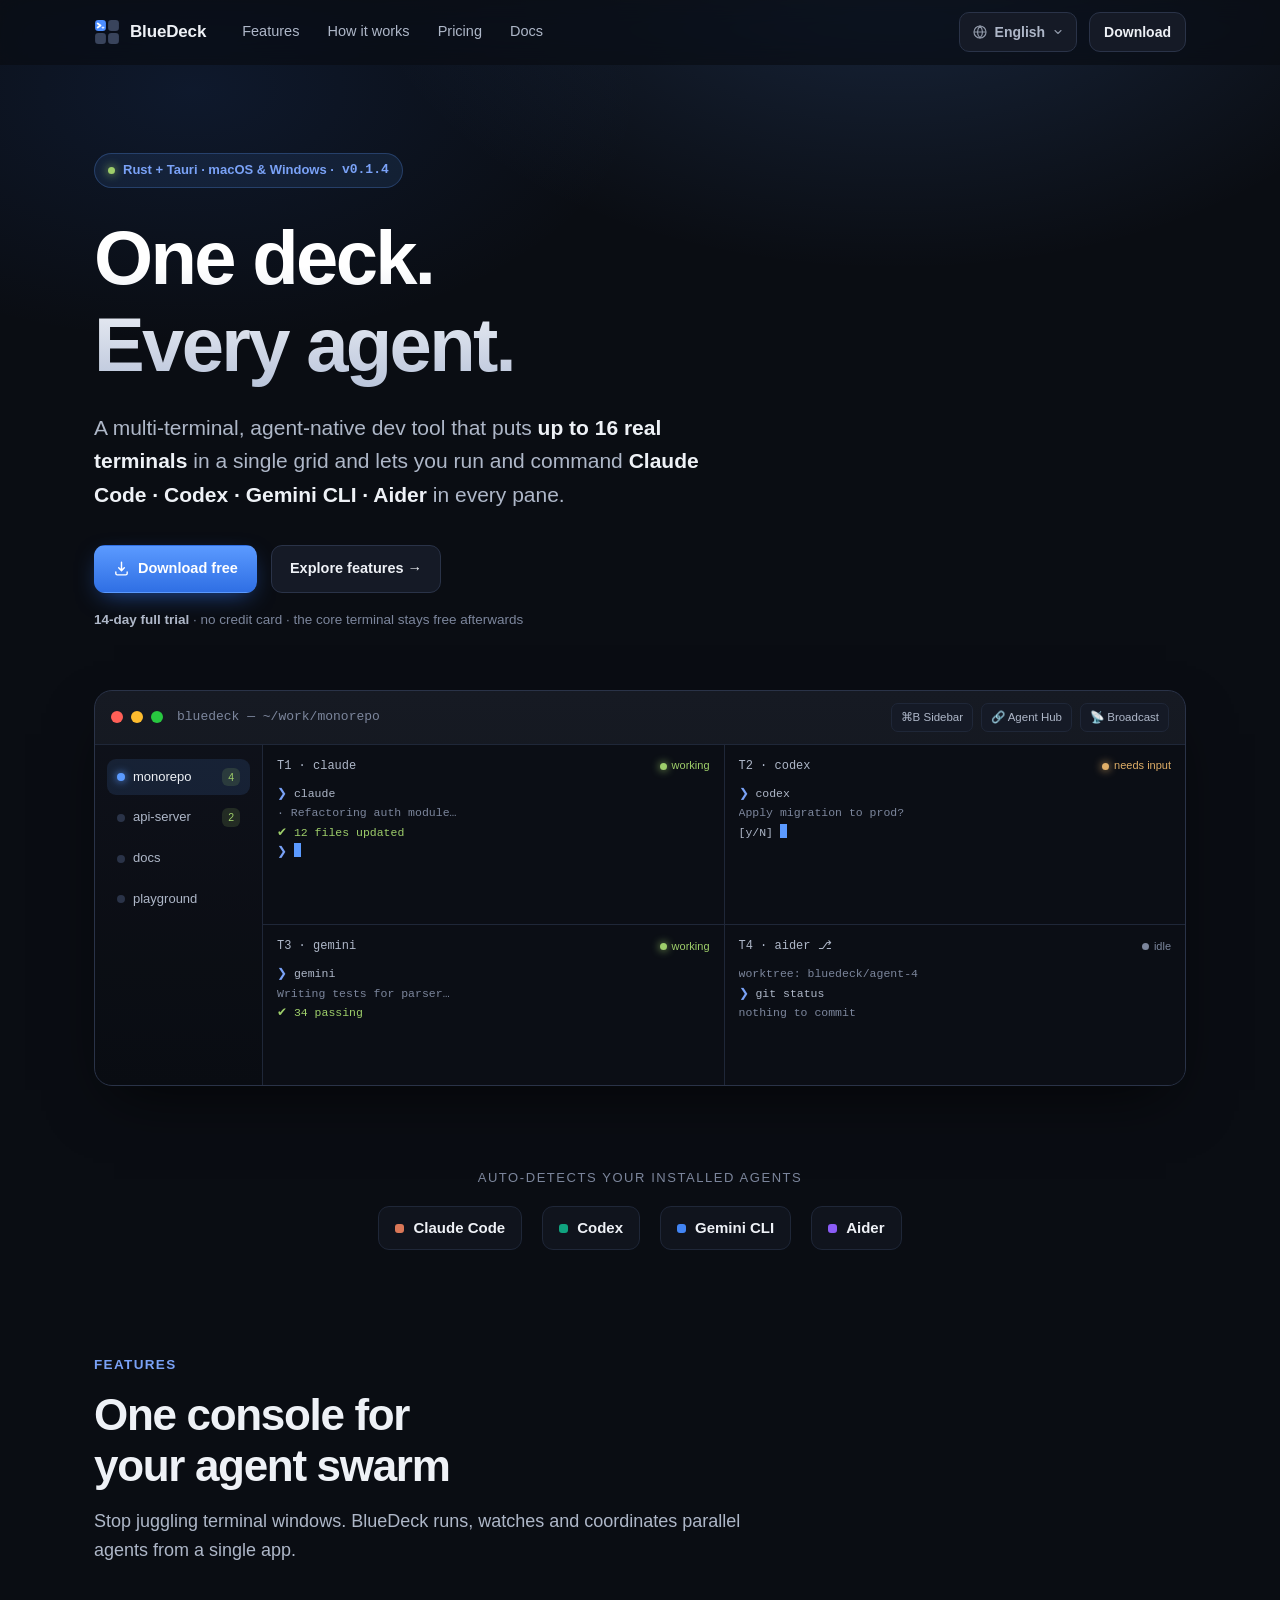
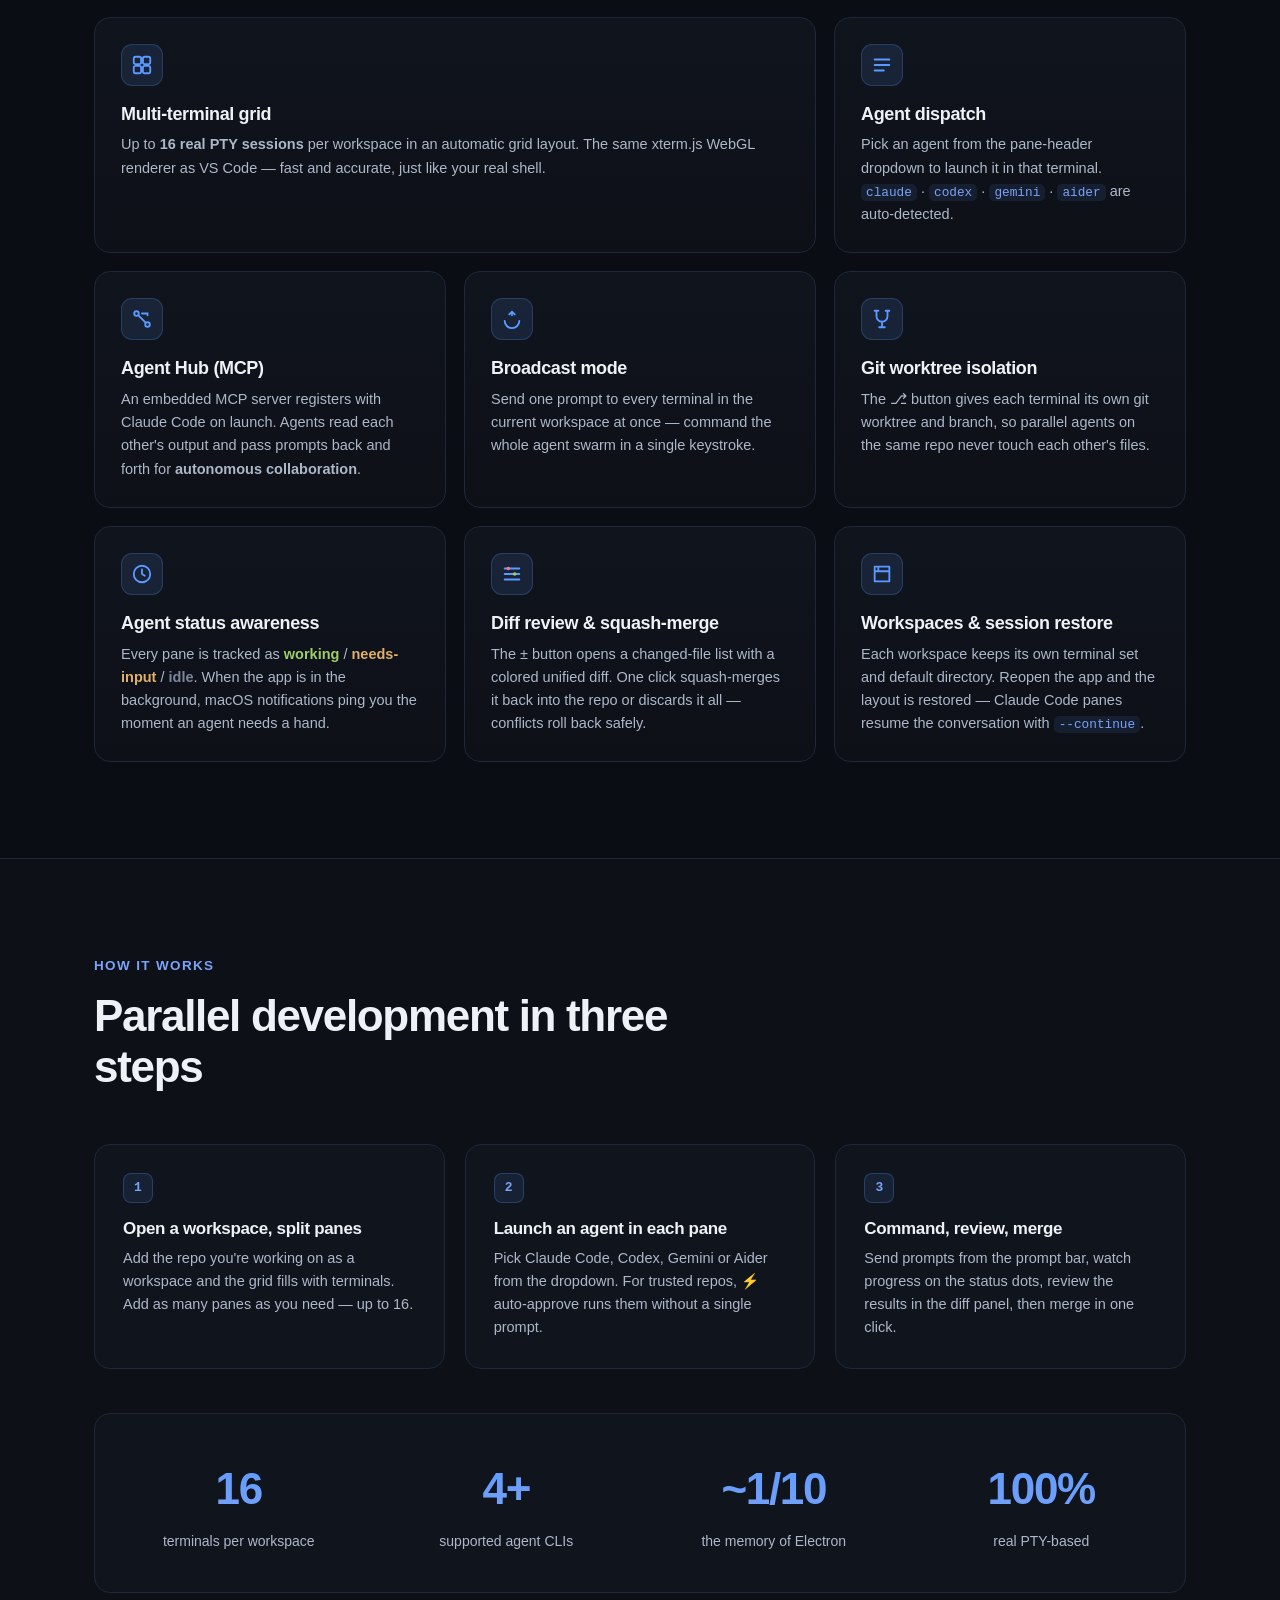
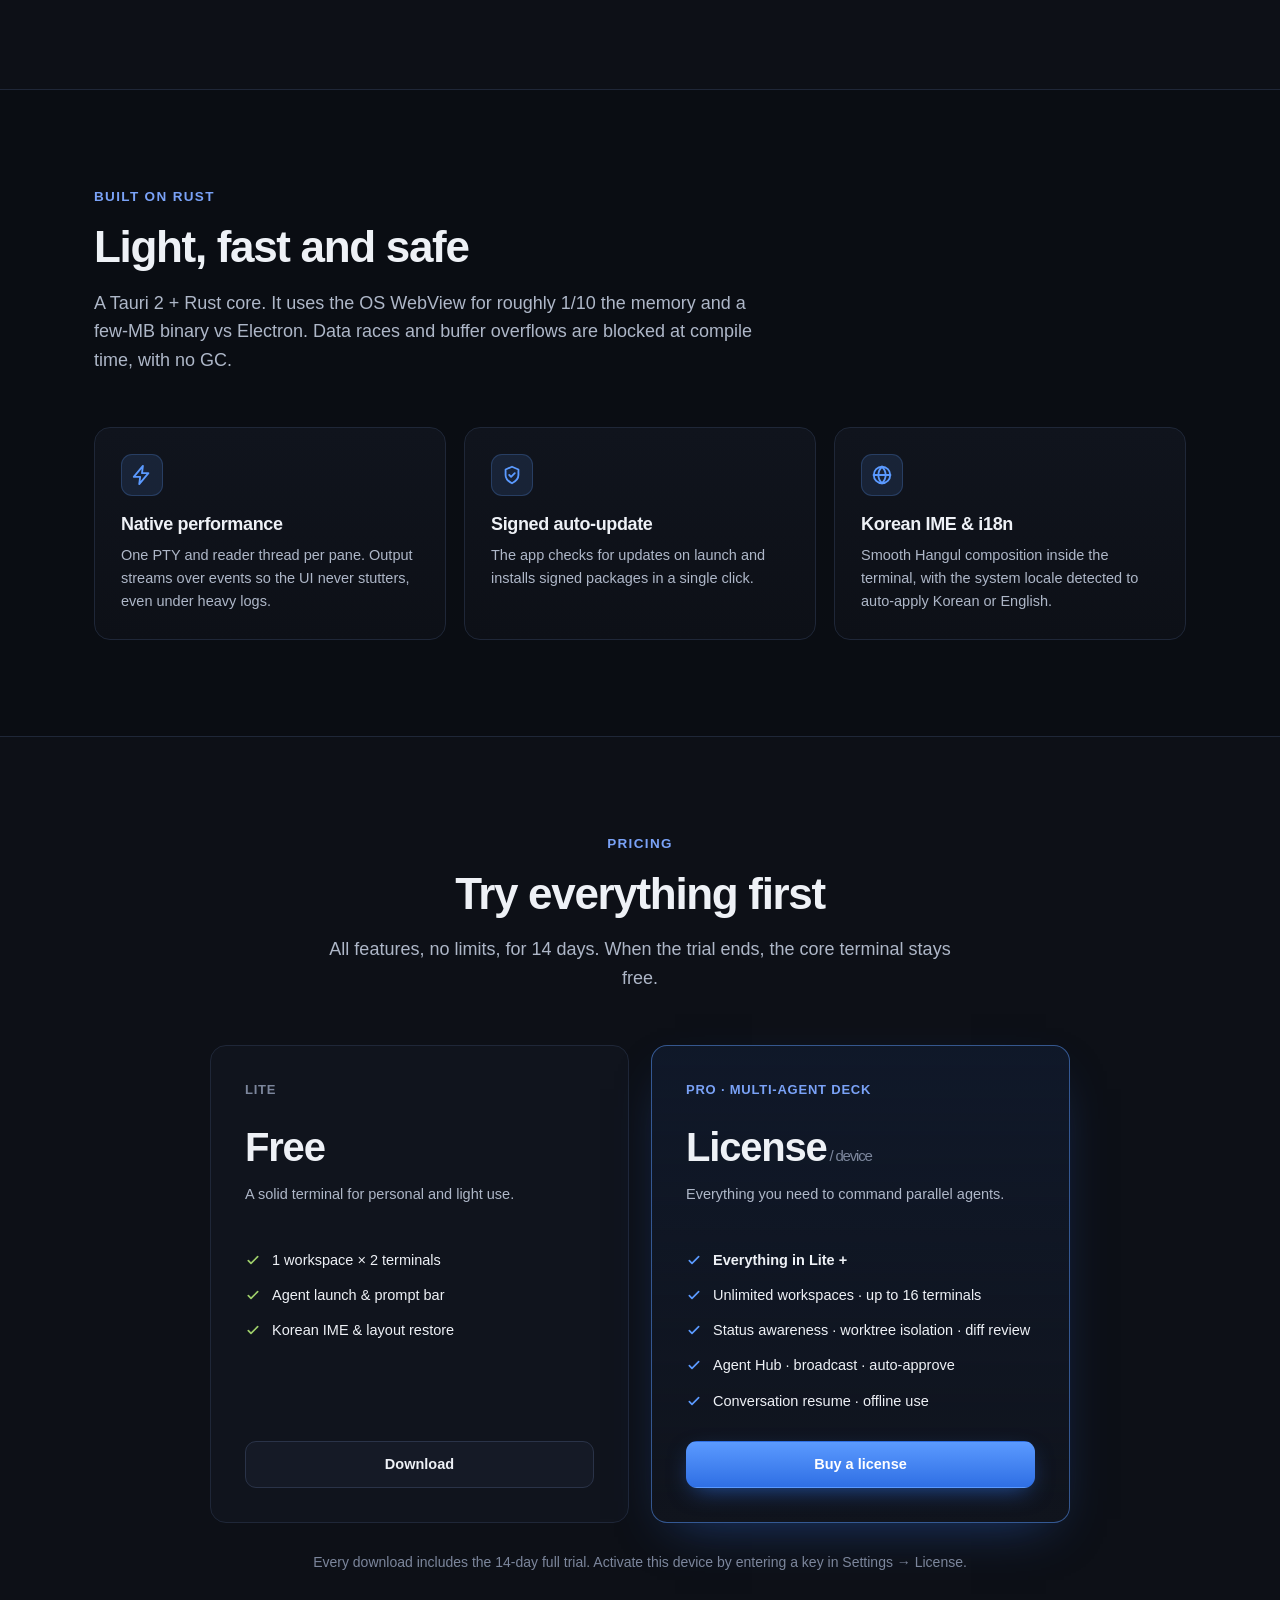
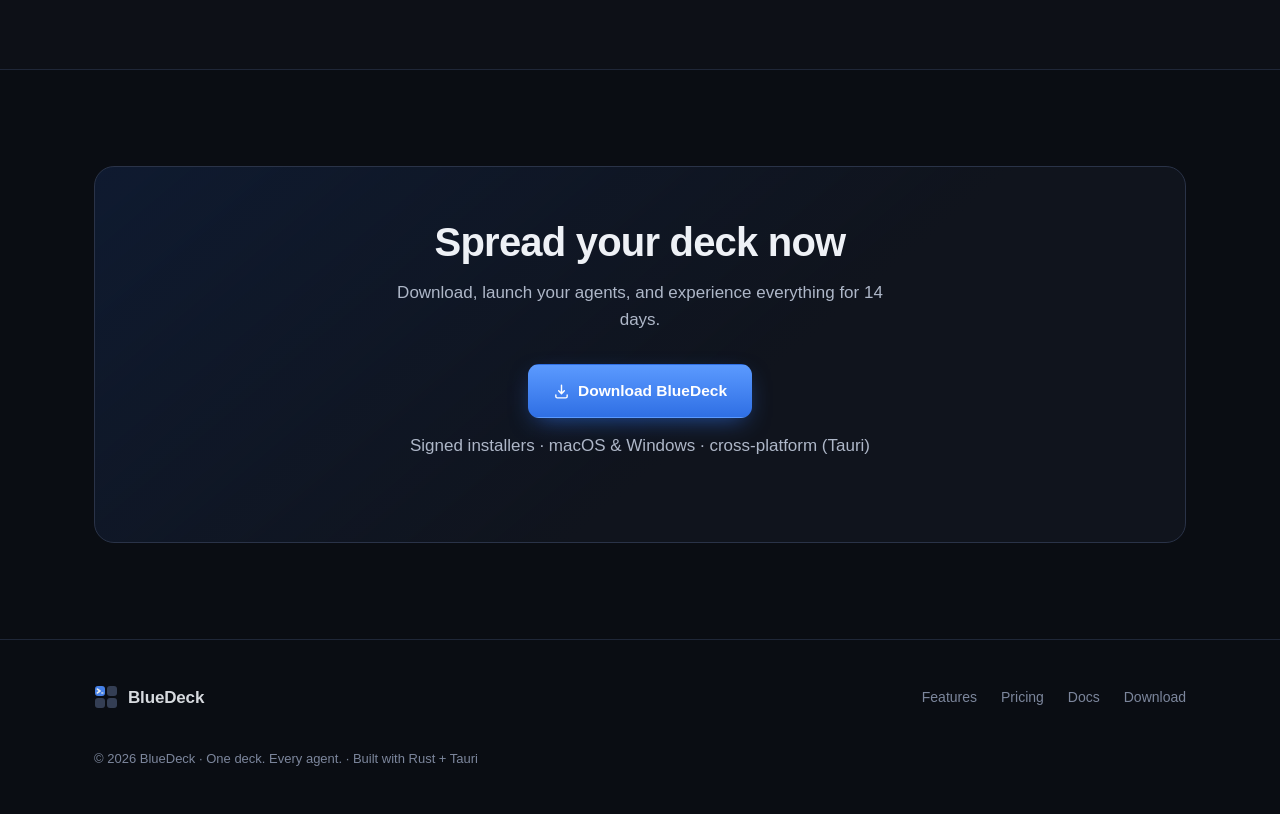
==== index.html @ 9cbd553e "Bump hardcoded download fallback from v0.1.3 to v0.1.4 release.js's API fetch upgrades the links to " ====
<!doctype html>
<html lang="en">
<head>
  <meta charset="utf-8" />
  <meta name="viewport" content="width=device-width, initial-scale=1" />
  <title>BlueDeck — One deck. Every agent. | Multi-terminal AI agent desktop app</title>
  <meta name="description" content="BlueDeck is a multi-terminal, agent-native development tool. Run up to 16 real terminals in a grid and command Claude Code, Codex, Gemini CLI and Aider from one window. Built on Rust + Tauri — light and fast. macOS & Windows." />
  <meta name="keywords" content="BlueDeck, multi-terminal, AI coding agent, Claude Code, Codex, Gemini CLI, Aider, agent orchestration, MCP, Tauri, developer tool, terminal multiplexer, agent swarm" />
  <meta name="author" content="BlueDeck" />
  <meta name="robots" content="index, follow, max-image-preview:large" />
  <link rel="canonical" href="https://cslim0527.github.io/bluedeck-site/" />
  <meta name="theme-color" content="#0a0d13" />
  <link rel="icon" href="favicon.svg" type="image/svg+xml" />
  <link rel="apple-touch-icon" href="favicon.svg" />

  <!-- Open Graph -->
  <meta property="og:type" content="website" />
  <meta property="og:site_name" content="BlueDeck" />
  <meta property="og:url" content="https://cslim0527.github.io/bluedeck-site/" />
  <meta property="og:title" content="BlueDeck — One deck. Every agent." />
  <meta property="og:description" content="A multi-terminal, agent-native dev tool. Run up to 16 real terminals and command Claude Code, Codex, Gemini CLI & Aider in one window." />
  <meta property="og:image" content="https://cslim0527.github.io/bluedeck-site/og.png" />
  <meta property="og:image:width" content="1200" />
  <meta property="og:image:height" content="630" />
  <meta property="og:image:alt" content="BlueDeck — One deck. Every agent." />
  <meta property="og:locale" content="en_US" />
  <meta property="og:locale:alternate" content="ko_KR" />

  <!-- Twitter -->
  <meta name="twitter:card" content="summary_large_image" />
  <meta name="twitter:title" content="BlueDeck — One deck. Every agent." />
  <meta name="twitter:description" content="A multi-terminal, agent-native dev tool. Run up to 16 real terminals and command Claude Code, Codex, Gemini CLI & Aider in one window." />
  <meta name="twitter:image" content="https://cslim0527.github.io/bluedeck-site/og.png" />

  <link rel="stylesheet" href="styles.css" />

  <script type="application/ld+json">
  {
    "@context": "https://schema.org",
    "@graph": [
      {
        "@type": "WebSite",
        "@id": "https://cslim0527.github.io/bluedeck-site/#website",
        "url": "https://cslim0527.github.io/bluedeck-site/",
        "name": "BlueDeck",
        "description": "Multi-terminal, agent-native development tool.",
        "inLanguage": ["en", "ko"]
      },
      {
        "@type": "SoftwareApplication",
        "@id": "https://cslim0527.github.io/bluedeck-site/#app",
        "name": "BlueDeck",
        "applicationCategory": "DeveloperApplication",
        "applicationSubCategory": "Terminal / AI coding agent orchestrator",
        "operatingSystem": "macOS (Apple Silicon), Windows (x64)",
        "url": "https://cslim0527.github.io/bluedeck-site/",
        "downloadUrl": "https://cslim0527.github.io/bluedeck-site/download.html",
        "softwareVersion": "0.1.4",
        "description": "BlueDeck runs up to 16 real terminals (PTYs) per workspace in a grid and lets you launch and command coding agents — Claude Code, Codex, Gemini CLI and Aider — in each pane. Built on Rust + Tauri 2.",
        "featureList": [
          "Up to 16 real PTY terminals per workspace",
          "Launch Claude Code, Codex, Gemini CLI and Aider",
          "Agent Hub (embedded MCP server) for agent-to-agent collaboration",
          "Broadcast one prompt to every terminal",
          "Git worktree isolation per pane",
          "Diff review and one-click squash-merge",
          "Agent status awareness with notifications",
          "Session restore with conversation resume"
        ],
        "offers": [
          { "@type": "Offer", "name": "Lite", "price": "0", "priceCurrency": "USD", "description": "Free core terminal after the 14-day trial." },
          { "@type": "Offer", "name": "Pro", "category": "license", "description": "Full multi-agent deck, per-device license." }
        ],
        "publisher": { "@type": "Organization", "name": "BlueDeck" }
      }
    ]
  }
  </script>
</head>
<body>
  <div class="bg-glow"></div>

  <header id="hdr">
    <div class="wrap">
      <nav>
        <a class="brand" href="#top" aria-label="BlueDeck">
          <svg width="26" height="26" viewBox="0 0 24 24" aria-hidden="true">
            <rect x="1" y="1" width="10" height="10" rx="3" fill="#4c8dff"/>
            <path d="M3.4 4.1 6 6 3.4 7.9" stroke="#fff" stroke-width="1.7" stroke-linecap="round" stroke-linejoin="round" fill="none"/>
            <rect x="7" y="7.2" width="2.6" height="1.5" rx="0.75" fill="#d9e7ff"/>
            <rect x="13" y="1" width="10" height="10" rx="3" fill="#39445c"/>
            <rect x="1" y="13" width="10" height="10" rx="3" fill="#39445c"/>
            <rect x="13" y="13" width="10" height="10" rx="3" fill="#39445c"/>
          </svg>
          <span>BlueDeck</span>
        </a>
        <div class="nav-links">
          <a href="#features" data-i18n="nav.features">Features</a>
          <a href="#how" data-i18n="nav.how">How it works</a>
          <a href="#pricing" data-i18n="nav.pricing">Pricing</a>
          <a href="docs.html" data-i18n="nav.docs">Docs</a>
        </div>
        <div class="nav-cta">
          <div class="lang" id="lang">
            <button class="lang-btn" id="langBtn" aria-haspopup="true" aria-expanded="false">
              <svg width="16" height="16" viewBox="0 0 24 24" fill="none"><circle cx="12" cy="12" r="9" stroke="currentColor" stroke-width="1.8"/><path d="M3 12h18M12 3c2.5 2.5 3.8 5.6 3.8 9s-1.3 6.5-3.8 9c-2.5-2.5-3.8-5.6-3.8-9S9.5 5.5 12 3z" stroke="currentColor" stroke-width="1.8"/></svg>
              <span id="langLabel">English</span>
              <svg class="chev" width="12" height="12" viewBox="0 0 24 24" fill="none"><path d="M6 9l6 6 6-6" stroke="currentColor" stroke-width="2.2" stroke-linecap="round" stroke-linejoin="round"/></svg>
            </button>
            <div class="lang-menu" role="menu" id="langMenu">
              <button data-lang="en" role="menuitem">English <svg class="tick" width="15" height="15" viewBox="0 0 24 24" fill="none"><path d="M5 13l4 4L19 7" stroke="currentColor" stroke-width="2.5" stroke-linecap="round" stroke-linejoin="round"/></svg></button>
              <button data-lang="ko" role="menuitem">한국어 <svg class="tick" width="15" height="15" viewBox="0 0 24 24" fill="none"><path d="M5 13l4 4L19 7" stroke="currentColor" stroke-width="2.5" stroke-linecap="round" stroke-linejoin="round"/></svg></button>
            </div>
          </div>
          <a class="btn btn-ghost btn-sm" href="download.html" data-i18n="nav.download">Download</a>
        </div>
      </nav>
    </div>
  </header>

  <main id="top">
    <!-- HERO -->
    <section class="hero">
      <div class="wrap">
        <div class="badge"><span class="dot"></span> Rust + Tauri · macOS &amp; Windows · <span class="js-version">v0.1.4</span></div>
        <h1>One deck.<br/>Every agent.</h1>
        <p class="lede" data-i18n="hero.lede">
          A multi-terminal, agent-native dev tool that puts <b>up to 16 real terminals</b> in a single
          grid and lets you run and command <b>Claude Code · Codex · Gemini CLI · Aider</b> in every pane.
        </p>
        <div class="hero-cta">
          <a class="btn btn-primary" href="download.html">
            <svg width="17" height="17" viewBox="0 0 24 24" fill="none"><path d="M12 3v12m0 0 4-4m-4 4-4-4M4 17v2a2 2 0 0 0 2 2h12a2 2 0 0 0 2-2v-2" stroke="currentColor" stroke-width="2" stroke-linecap="round" stroke-linejoin="round"/></svg>
            <span data-i18n="hero.cta.download">Download free</span>
          </a>
          <a class="btn btn-ghost" href="#features" data-i18n="hero.cta.explore">Explore features →</a>
        </div>
        <p class="hero-note" data-i18n="hero.note"><b>14-day full trial</b> · no credit card · the core terminal stays free afterwards</p>

        <!-- Terminal deck mockup -->
        <div class="deck-frame" aria-hidden="true">
          <div class="deck-top">
            <span class="lights"><i></i><i></i><i></i></span>
            <span class="deck-title">bluedeck — ~/work/monorepo</span>
            <span class="deck-pills">
              <span class="deck-pill"><span data-i18n="deck.sidebar">⌘B Sidebar</span></span>
              <span class="deck-pill">🔗 Agent Hub</span>
              <span class="deck-pill">📡 Broadcast</span>
            </span>
          </div>
          <div class="deck-body">
            <div class="deck-side">
              <div class="ws active"><span class="wsdot"></span> monorepo <span class="wsbadge">4</span></div>
              <div class="ws"><span class="wsdot"></span> api-server <span class="wsbadge">2</span></div>
              <div class="ws"><span class="wsdot"></span> docs</div>
              <div class="ws"><span class="wsdot"></span> playground</div>
            </div>
            <div class="grid">
              <div class="pane">
                <div class="pane-head"><span class="pane-name">T1 · claude</span><span class="st work"><span class="d"></span>working</span></div>
                <div class="term">
                  <div><span class="pr">❯</span> claude</div>
                  <div class="dim">· Refactoring auth module…</div>
                  <div class="ok">✔ 12 files updated</div>
                  <div><span class="pr">❯</span> <span class="caret"></span></div>
                </div>
              </div>
              <div class="pane">
                <div class="pane-head"><span class="pane-name">T2 · codex</span><span class="st need"><span class="d"></span>needs input</span></div>
                <div class="term">
                  <div><span class="pr">❯</span> codex</div>
                  <div class="dim">Apply migration to prod?</div>
                  <div>[y/N] <span class="caret"></span></div>
                </div>
              </div>
              <div class="pane">
                <div class="pane-head"><span class="pane-name">T3 · gemini</span><span class="st work"><span class="d"></span>working</span></div>
                <div class="term">
                  <div><span class="pr">❯</span> gemini</div>
                  <div class="dim">Writing tests for parser…</div>
                  <div class="ok">✔ 34 passing</div>
                </div>
              </div>
              <div class="pane">
                <div class="pane-head"><span class="pane-name">T4 · aider ⎇</span><span class="st idle"><span class="d"></span>idle</span></div>
                <div class="term">
                  <div class="dim">worktree: bluedeck/agent-4</div>
                  <div><span class="pr">❯</span> git status</div>
                  <div class="dim">nothing to commit</div>
                </div>
              </div>
            </div>
          </div>
        </div>
      </div>
    </section>

    <!-- AGENTS STRIP -->
    <div class="wrap agents-strip">
      <div class="k" data-i18n="agents.k">Auto-detects your installed agents</div>
      <div class="agents-row">
        <span class="agent-chip"><span class="ic" style="background:#d97757"></span>Claude Code</span>
        <span class="agent-chip"><span class="ic" style="background:#10a37f"></span>Codex</span>
        <span class="agent-chip"><span class="ic" style="background:#4285f4"></span>Gemini CLI</span>
        <span class="agent-chip"><span class="ic" style="background:#8b5cf6"></span>Aider</span>
      </div>
    </div>

    <!-- FEATURES -->
    <section id="features">
      <div class="wrap">
        <div class="sec-head">
          <div class="eyebrow" data-i18n="feat.eyebrow">Features</div>
          <h2 data-i18n="feat.h2">One console for<br/>your agent swarm</h2>
          <p data-i18n="feat.p">Stop juggling terminal windows. BlueDeck runs, watches and coordinates parallel agents from a single app.</p>
        </div>
        <div class="features">
          <div class="card wide">
            <div class="ficon"><svg width="22" height="22" viewBox="0 0 24 24" fill="none"><rect x="3" y="3" width="8" height="8" rx="2" stroke="currentColor" stroke-width="2"/><rect x="13" y="3" width="8" height="8" rx="2" stroke="currentColor" stroke-width="2"/><rect x="3" y="13" width="8" height="8" rx="2" stroke="currentColor" stroke-width="2"/><rect x="13" y="13" width="8" height="8" rx="2" stroke="currentColor" stroke-width="2"/></svg></div>
            <h3 data-i18n="feat.grid.t">Multi-terminal grid</h3>
            <p data-i18n="feat.grid.d">Up to <b>16 real PTY sessions</b> per workspace in an automatic grid layout. The same xterm.js WebGL renderer as VS Code — fast and accurate, just like your real shell.</p>
          </div>
          <div class="card">
            <div class="ficon"><svg width="22" height="22" viewBox="0 0 24 24" fill="none"><path d="M4 6h16M4 12h16M4 18h10" stroke="currentColor" stroke-width="2" stroke-linecap="round"/></svg></div>
            <h3 data-i18n="feat.dispatch.t">Agent dispatch</h3>
            <p data-i18n="feat.dispatch.d">Pick an agent from the pane-header dropdown to launch it in that terminal. <code>claude</code> · <code>codex</code> · <code>gemini</code> · <code>aider</code> are auto-detected.</p>
          </div>
          <div class="card">
            <div class="ficon"><svg width="22" height="22" viewBox="0 0 24 24" fill="none"><circle cx="6" cy="6" r="2.5" stroke="currentColor" stroke-width="2"/><circle cx="18" cy="18" r="2.5" stroke="currentColor" stroke-width="2"/><path d="M8 8l8 8M18 8v-2h-6" stroke="currentColor" stroke-width="2" stroke-linecap="round"/></svg></div>
            <h3 data-i18n="feat.hub.t">Agent Hub (MCP)</h3>
            <p data-i18n="feat.hub.d">An embedded MCP server registers with Claude Code on launch. Agents read each other's output and pass prompts back and forth for <b>autonomous collaboration</b>.</p>
          </div>
          <div class="card">
            <div class="ficon"><svg width="22" height="22" viewBox="0 0 24 24" fill="none"><path d="M12 4v4M12 4l-3 3M12 4l3 3" stroke="currentColor" stroke-width="2" stroke-linecap="round" stroke-linejoin="round"/><path d="M4 14a8 8 0 0 0 16 0" stroke="currentColor" stroke-width="2" stroke-linecap="round"/></svg></div>
            <h3 data-i18n="feat.broadcast.t">Broadcast mode</h3>
            <p data-i18n="feat.broadcast.d">Send one prompt to every terminal in the current workspace at once — command the whole agent swarm in a single keystroke.</p>
          </div>
          <div class="card">
            <div class="ficon"><svg width="22" height="22" viewBox="0 0 24 24" fill="none"><path d="M6 3v6a6 6 0 0 0 6 6 6 6 0 0 0 6-6V3M6 3H4m2 0h2m10 0h-2m2 0h2M12 15v6M9 21h6" stroke="currentColor" stroke-width="2" stroke-linecap="round" stroke-linejoin="round"/></svg></div>
            <h3 data-i18n="feat.worktree.t">Git worktree isolation</h3>
            <p data-i18n="feat.worktree.d">The ⎇ button gives each terminal its own git worktree and branch, so parallel agents on the same repo never touch each other's files.</p>
          </div>
          <div class="card">
            <div class="ficon"><svg width="22" height="22" viewBox="0 0 24 24" fill="none"><circle cx="12" cy="12" r="9" stroke="currentColor" stroke-width="2"/><path d="M12 7v5l3 2" stroke="currentColor" stroke-width="2" stroke-linecap="round" stroke-linejoin="round"/></svg></div>
            <h3 data-i18n="feat.status.t">Agent status awareness</h3>
            <p data-i18n="feat.status.d">Every pane is tracked as <b style="color:var(--green)">working</b> / <b style="color:var(--amber)">needs-input</b> / <b style="color:var(--ink-3)">idle</b>. When the app is in the background, macOS notifications ping you the moment an agent needs a hand.</p>
          </div>
          <div class="card">
            <div class="ficon"><svg width="22" height="22" viewBox="0 0 24 24" fill="none"><path d="M4 6h16M4 12h16M4 18h16" stroke="currentColor" stroke-width="2" stroke-linecap="round"/><circle cx="8" cy="6" r="2" fill="var(--red)"/><circle cx="15" cy="12" r="2" fill="var(--green)"/></svg></div>
            <h3 data-i18n="feat.diff.t">Diff review &amp; squash-merge</h3>
            <p data-i18n="feat.diff.d">The ± button opens a changed-file list with a colored unified diff. One click squash-merges it back into the repo or discards it all — conflicts roll back safely.</p>
          </div>
          <div class="card">
            <div class="ficon"><svg width="22" height="22" viewBox="0 0 24 24" fill="none"><path d="M4 4h16v16H4z" stroke="currentColor" stroke-width="2" stroke-linejoin="round"/><path d="M4 9h16M8 4v5" stroke="currentColor" stroke-width="2"/></svg></div>
            <h3 data-i18n="feat.session.t">Workspaces &amp; session restore</h3>
            <p data-i18n="feat.session.d">Each workspace keeps its own terminal set and default directory. Reopen the app and the layout is restored — Claude Code panes resume the conversation with <code>--continue</code>.</p>
          </div>
        </div>
      </div>
    </section>

    <!-- HOW IT WORKS -->
    <section id="how" style="background:var(--bg-2); border-block:1px solid var(--line);">
      <div class="wrap">
        <div class="sec-head">
          <div class="eyebrow" data-i18n="how.eyebrow">How it works</div>
          <h2 data-i18n="how.h2">Parallel development in three steps</h2>
        </div>
        <div class="steps">
          <div class="step">
            <div class="n">1</div>
            <h3 data-i18n="how.s1.t">Open a workspace, split panes</h3>
            <p data-i18n="how.s1.d">Add the repo you're working on as a workspace and the grid fills with terminals. Add as many panes as you need — up to 16.</p>
          </div>
          <div class="step">
            <div class="n">2</div>
            <h3 data-i18n="how.s2.t">Launch an agent in each pane</h3>
            <p data-i18n="how.s2.d">Pick Claude Code, Codex, Gemini or Aider from the dropdown. For trusted repos, ⚡ auto-approve runs them without a single prompt.</p>
          </div>
          <div class="step">
            <div class="n">3</div>
            <h3 data-i18n="how.s3.t">Command, review, merge</h3>
            <p data-i18n="how.s3.d">Send prompts from the prompt bar, watch progress on the status dots, review the results in the diff panel, then merge in one click.</p>
          </div>
        </div>

        <div class="stats" style="margin-top:44px;">
          <div class="stat"><div class="num">16</div><div class="lbl" data-i18n="stat.terminals">terminals per workspace</div></div>
          <div class="stat"><div class="num">4+</div><div class="lbl" data-i18n="stat.agents">supported agent CLIs</div></div>
          <div class="stat"><div class="num">~1/10</div><div class="lbl" data-i18n="stat.memory">the memory of Electron</div></div>
          <div class="stat"><div class="num">100%</div><div class="lbl" data-i18n="stat.pty">real PTY-based</div></div>
        </div>
      </div>
    </section>

    <!-- WHY NATIVE -->
    <section id="why">
      <div class="wrap">
        <div class="sec-head">
          <div class="eyebrow" data-i18n="why.eyebrow">Built on Rust</div>
          <h2 data-i18n="why.h2">Light, fast and safe</h2>
          <p data-i18n="why.p">A Tauri 2 + Rust core. It uses the OS WebView for roughly 1/10 the memory and a few-MB binary vs Electron. Data races and buffer overflows are blocked at compile time, with no GC.</p>
        </div>
        <div class="features" style="grid-template-columns:repeat(3,1fr);">
          <div class="card">
            <div class="ficon"><svg width="22" height="22" viewBox="0 0 24 24" fill="none"><path d="M13 2 3 14h7l-1 8 10-12h-7l1-8z" stroke="currentColor" stroke-width="2" stroke-linejoin="round"/></svg></div>
            <h3 data-i18n="why.perf.t">Native performance</h3>
            <p data-i18n="why.perf.d">One PTY and reader thread per pane. Output streams over events so the UI never stutters, even under heavy logs.</p>
          </div>
          <div class="card">
            <div class="ficon"><svg width="22" height="22" viewBox="0 0 24 24" fill="none"><path d="M12 3l7 3v6c0 4-3 7-7 9-4-2-7-5-7-9V6l7-3z" stroke="currentColor" stroke-width="2" stroke-linejoin="round"/><path d="M9 12l2 2 4-4" stroke="currentColor" stroke-width="2" stroke-linecap="round" stroke-linejoin="round"/></svg></div>
            <h3 data-i18n="why.update.t">Signed auto-update</h3>
            <p data-i18n="why.update.d">The app checks for updates on launch and installs signed packages in a single click.</p>
          </div>
          <div class="card">
            <div class="ficon"><svg width="22" height="22" viewBox="0 0 24 24" fill="none"><circle cx="12" cy="12" r="9" stroke="currentColor" stroke-width="2"/><path d="M2 12h20M12 3c2.5 2.5 4 5.6 4 9s-1.5 6.5-4 9c-2.5-2.5-4-5.6-4-9s1.5-6.5 4-9z" stroke="currentColor" stroke-width="2"/></svg></div>
            <h3 data-i18n="why.i18n.t">Korean IME &amp; i18n</h3>
            <p data-i18n="why.i18n.d">Smooth Hangul composition inside the terminal, with the system locale detected to auto-apply Korean or English.</p>
          </div>
        </div>
      </div>
    </section>

    <!-- PRICING -->
    <section id="pricing" style="background:var(--bg-2); border-block:1px solid var(--line);">
      <div class="wrap">
        <div class="sec-head" style="margin-inline:auto; text-align:center; max-width:640px;">
          <div class="eyebrow" data-i18n="price.eyebrow">Pricing</div>
          <h2 data-i18n="price.h2">Try everything first</h2>
          <p data-i18n="price.p">All features, no limits, for 14 days. When the trial ends, the core terminal stays free.</p>
        </div>
        <div class="plans">
          <div class="plan">
            <div class="ptag">Lite</div>
            <div class="price" data-i18n="price.lite.price">Free</div>
            <div class="psub" data-i18n="price.lite.sub">A solid terminal for personal and light use.</div>
            <ul>
              <li><svg width="16" height="16" viewBox="0 0 24 24" fill="none"><path d="M5 13l4 4L19 7" stroke="var(--green)" stroke-width="2.5" stroke-linecap="round" stroke-linejoin="round"/></svg> <span data-i18n="price.lite.f1">1 workspace × 2 terminals</span></li>
              <li><svg width="16" height="16" viewBox="0 0 24 24" fill="none"><path d="M5 13l4 4L19 7" stroke="var(--green)" stroke-width="2.5" stroke-linecap="round" stroke-linejoin="round"/></svg> <span data-i18n="price.lite.f2">Agent launch &amp; prompt bar</span></li>
              <li><svg width="16" height="16" viewBox="0 0 24 24" fill="none"><path d="M5 13l4 4L19 7" stroke="var(--green)" stroke-width="2.5" stroke-linecap="round" stroke-linejoin="round"/></svg> <span data-i18n="price.lite.f3">Korean IME &amp; layout restore</span></li>
            </ul>
            <a class="btn btn-ghost" href="download.html" data-i18n="price.lite.cta">Download</a>
          </div>
          <div class="plan pro">
            <div class="ptag" data-i18n="price.pro.tag">Pro · Multi-agent deck</div>
            <div class="price"><span data-i18n="price.pro.price">License</span><small data-i18n="price.pro.per"> / device</small></div>
            <div class="psub" data-i18n="price.pro.sub">Everything you need to command parallel agents.</div>
            <ul>
              <li><svg width="16" height="16" viewBox="0 0 24 24" fill="none"><path d="M5 13l4 4L19 7" stroke="var(--blue)" stroke-width="2.5" stroke-linecap="round" stroke-linejoin="round"/></svg> <b data-i18n="price.pro.f1">Everything in Lite +</b></li>
              <li><svg width="16" height="16" viewBox="0 0 24 24" fill="none"><path d="M5 13l4 4L19 7" stroke="var(--blue)" stroke-width="2.5" stroke-linecap="round" stroke-linejoin="round"/></svg> <span data-i18n="price.pro.f2">Unlimited workspaces · up to 16 terminals</span></li>
              <li><svg width="16" height="16" viewBox="0 0 24 24" fill="none"><path d="M5 13l4 4L19 7" stroke="var(--blue)" stroke-width="2.5" stroke-linecap="round" stroke-linejoin="round"/></svg> <span data-i18n="price.pro.f3">Status awareness · worktree isolation · diff review</span></li>
              <li><svg width="16" height="16" viewBox="0 0 24 24" fill="none"><path d="M5 13l4 4L19 7" stroke="var(--blue)" stroke-width="2.5" stroke-linecap="round" stroke-linejoin="round"/></svg> <span data-i18n="price.pro.f4">Agent Hub · broadcast · auto-approve</span></li>
              <li><svg width="16" height="16" viewBox="0 0 24 24" fill="none"><path d="M5 13l4 4L19 7" stroke="var(--blue)" stroke-width="2.5" stroke-linecap="round" stroke-linejoin="round"/></svg> <span data-i18n="price.pro.f5">Conversation resume · offline use</span></li>
            </ul>
            <a class="btn btn-primary" href="https://bluedeck.lemonsqueezy.com/checkout/buy/3ef14209-4438-4da2-96e0-e12c380e7389" target="_blank" rel="noopener" data-i18n="price.pro.cta">Buy a license</a>
          </div>
        </div>
        <p class="trial-note" data-i18n="price.note">Every download includes the 14-day full trial. Activate this device by entering a key in Settings → License.</p>
      </div>
    </section>

    <!-- DOWNLOAD CTA -->
    <section id="download">
      <div class="wrap">
        <div class="dl-box">
          <h2 data-i18n="dl.h2">Spread your deck now</h2>
          <p data-i18n="dl.p">Download, launch your agents, and experience everything for 14 days.</p>
          <div class="dl-btns">
            <a class="btn btn-primary" href="download.html">
              <svg width="17" height="17" viewBox="0 0 24 24" fill="none"><path d="M12 3v12m0 0 4-4m-4 4-4-4M4 17v2a2 2 0 0 0 2 2h12a2 2 0 0 0 2-2v-2" stroke="currentColor" stroke-width="2" stroke-linecap="round" stroke-linejoin="round"/></svg>
              <span data-i18n="dl.cta">Download BlueDeck</span>
            </a>
          </div>
          <p class="dl-sub" data-i18n="dl.sub">Signed installers · macOS &amp; Windows · cross-platform (Tauri)</p>
        </div>
      </div>
    </section>
  </main>

  <footer>
    <div class="wrap">
      <div class="foot">
        <a class="brand" href="#top">
          <svg width="24" height="24" viewBox="0 0 24 24" aria-hidden="true">
            <rect x="1" y="1" width="10" height="10" rx="3" fill="#4c8dff"/>
            <path d="M3.4 4.1 6 6 3.4 7.9" stroke="#fff" stroke-width="1.7" stroke-linecap="round" stroke-linejoin="round" fill="none"/>
            <rect x="7" y="7.2" width="2.6" height="1.5" rx="0.75" fill="#d9e7ff"/>
            <rect x="13" y="1" width="10" height="10" rx="3" fill="#39445c"/>
            <rect x="1" y="13" width="10" height="10" rx="3" fill="#39445c"/>
            <rect x="13" y="13" width="10" height="10" rx="3" fill="#39445c"/>
          </svg>
          <span>BlueDeck</span>
        </a>
        <div class="foot-links">
          <a href="#features" data-i18n="nav.features">Features</a>
          <a href="#pricing" data-i18n="nav.pricing">Pricing</a>
          <a href="docs.html" data-i18n="nav.docs">Docs</a>
          <a href="download.html" data-i18n="nav.download">Download</a>
        </div>
        <div class="foot-copy">© 2026 BlueDeck · One deck. Every agent. · Built with Rust + Tauri</div>
      </div>
    </div>
  </footer>

  <script src="i18n.js"></script>
  <script src="release.js"></script>
</body>
</html>
---- styles.css ----
:root {
  --bg: #0a0d13;
  --bg-2: #0d1017;
  --panel: #10141d;
  --panel-2: #151a26;
  --line: #1f2738;
  --line-2: #2a3348;
  --ink: #eef1f6;
  --ink-2: #aeb7c8;
  --ink-3: #7c869c;
  --blue: #5b9aff;
  --blue-2: #2f6fe4;
  --blue-ink: #7aa2f7;
  --green: #9ece6a;
  --amber: #e0af68;
  --red: #f7768e;
  --radius: 16px;
  --maxw: 1140px;
  --shadow: 0 24px 60px -20px rgba(0,0,0,.7);
  --font: -apple-system, BlinkMacSystemFont, "Segoe UI", Roboto, "Helvetica Neue", "Apple SD Gothic Neo", "Malgun Gothic", sans-serif;
  --mono: ui-monospace, SFMono-Regular, "SF Mono", Menlo, Consolas, "Liberation Mono", monospace;
}
* { box-sizing: border-box; }
html { scroll-behavior: smooth; }
body {
  margin: 0;
  font-family: var(--font);
  color: var(--ink);
  background: var(--bg);
  line-height: 1.6;
  -webkit-font-smoothing: antialiased;
  text-rendering: optimizeLegibility;
  overflow-x: hidden;
}
a { color: inherit; text-decoration: none; }
h1, h2, h3 { line-height: 1.15; letter-spacing: -0.02em; margin: 0; font-weight: 700; }
p { margin: 0; }
.wrap { max-width: var(--maxw); margin: 0 auto; padding: 0 24px; }

/* ── background glow ── */
.bg-glow {
  position: fixed; inset: 0; z-index: -1; pointer-events: none;
  background:
    radial-gradient(60% 50% at 70% -5%, rgba(91,154,255,.18), transparent 70%),
    radial-gradient(50% 40% at 15% 10%, rgba(47,111,228,.12), transparent 70%),
    var(--bg);
}

/* ── nav ── */
header {
  position: sticky; top: 0; z-index: 50;
  backdrop-filter: saturate(150%) blur(12px);
  background: rgba(10,13,19,.72);
  border-bottom: 1px solid transparent;
  transition: border-color .3s;
}
header.scrolled { border-bottom-color: var(--line); }
nav { display: flex; align-items: center; gap: 24px; height: 64px; }
.brand { display: flex; align-items: center; gap: 10px; font-weight: 700; letter-spacing: -.01em; }
.brand span { font-size: 17px; }
.nav-links { display: flex; gap: 28px; margin-left: 12px; }
.nav-links a { color: var(--ink-2); font-size: 14.5px; font-weight: 500; transition: color .2s; }
.nav-links a:hover { color: var(--ink); }
.nav-cta { margin-left: auto; display: flex; align-items: center; gap: 12px; }

/* ── language switcher ── */
.lang { position: relative; }
.lang-btn {
  display: inline-flex; align-items: center; gap: 7px;
  padding: 8px 12px; border-radius: 10px; cursor: pointer;
  background: var(--panel-2); border: 1px solid var(--line-2);
  color: var(--ink-2); font: inherit; font-size: 14px; font-weight: 600;
  transition: border-color .2s, color .2s;
}
.lang-btn:hover { border-color: var(--blue); color: var(--ink); }
.lang-btn svg { opacity: .8; }
.lang-btn .chev { transition: transform .2s; }
.lang.open .lang-btn .chev { transform: rotate(180deg); }
.lang-menu {
  position: absolute; right: 0; top: calc(100% + 8px);
  background: var(--panel-2); border: 1px solid var(--line-2); border-radius: 12px;
  padding: 6px; min-width: 148px; box-shadow: var(--shadow);
  display: none; flex-direction: column; gap: 2px; z-index: 60;
}
.lang.open .lang-menu { display: flex; }
.lang-menu button {
  display: flex; align-items: center; gap: 9px; width: 100%;
  padding: 9px 11px; border-radius: 8px; cursor: pointer;
  background: transparent; border: 0; color: var(--ink-2);
  font: inherit; font-size: 14px; text-align: left; transition: background .15s, color .15s;
}
.lang-menu button:hover { background: rgba(91,154,255,.1); color: var(--ink); }
.lang-menu button[aria-current="true"] { color: var(--blue-ink); font-weight: 600; }
.lang-menu button .tick { margin-left: auto; opacity: 0; }
.lang-menu button[aria-current="true"] .tick { opacity: 1; }

.btn {
  display: inline-flex; align-items: center; gap: 8px;
  padding: 11px 18px; border-radius: 11px;
  font-weight: 600; font-size: 14.5px; cursor: pointer;
  border: 1px solid transparent; transition: transform .15s, background .2s, border-color .2s;
  white-space: nowrap;
}
.btn:active { transform: translateY(1px); }
.btn-primary {
  background: linear-gradient(180deg, var(--blue), var(--blue-2));
  color: #fff; box-shadow: 0 8px 24px -8px rgba(47,111,228,.7);
}
.btn-primary:hover { filter: brightness(1.08); }
.btn-ghost { background: var(--panel-2); color: var(--ink); border-color: var(--line-2); }
.btn-ghost:hover { border-color: var(--blue); }
.btn-sm { padding: 8px 14px; font-size: 14px; }

/* ── hero ── */
.hero { padding: 88px 0 40px; }
.badge {
  display: inline-flex; align-items: center; gap: 8px;
  padding: 6px 13px; border-radius: 999px;
  background: rgba(91,154,255,.1); border: 1px solid rgba(91,154,255,.25);
  color: var(--blue-ink); font-size: 13px; font-weight: 600;
  margin-bottom: 26px;
}
.badge .dot { width: 7px; height: 7px; border-radius: 50%; background: var(--green); box-shadow: 0 0 10px var(--green); }
.hero h1 {
  font-size: clamp(40px, 6.5vw, 76px); font-weight: 800; letter-spacing: -0.035em;
  background: linear-gradient(180deg, #fff 30%, #b9c4da);
  -webkit-background-clip: text; background-clip: text; color: transparent;
}
.hero .lede {
  font-size: clamp(17px, 2.2vw, 21px); color: var(--ink-2);
  max-width: 620px; margin: 22px 0 34px;
}
.hero .lede b { color: var(--ink); font-weight: 600; }
.hero-cta { display: flex; flex-wrap: wrap; gap: 14px; align-items: center; }
.hero-note { color: var(--ink-3); font-size: 13.5px; margin-top: 16px; }
.hero-note b { color: var(--ink-2); }

/* ── terminal deck mockup ── */
.deck-frame {
  margin-top: 60px;
  border-radius: 18px; border: 1px solid var(--line-2);
  background: linear-gradient(180deg, #11151f, #0b0e15);
  box-shadow: var(--shadow); overflow: hidden;
}
.deck-top {
  display: flex; align-items: center; gap: 14px;
  padding: 12px 16px; border-bottom: 1px solid var(--line);
  background: rgba(255,255,255,.02);
}
.lights { display: flex; gap: 8px; }
.lights i { width: 12px; height: 12px; border-radius: 50%; display: block; }
.lights i:nth-child(1){ background:#ff5f57; }
.lights i:nth-child(2){ background:#febc2e; }
.lights i:nth-child(3){ background:#28c840; }
.deck-title { color: var(--ink-3); font-size: 13px; font-family: var(--mono); }
.deck-pills { margin-left: auto; display: flex; gap: 8px; }
.deck-pill { font-size: 11.5px; padding: 4px 9px; border-radius: 7px; background: var(--panel-2); color: var(--ink-2); border: 1px solid var(--line); }

.deck-body { display: flex; }
.deck-side {
  width: 168px; flex-shrink: 0; border-right: 1px solid var(--line);
  padding: 14px 12px; background: rgba(0,0,0,.15);
}
.ws {
  display: flex; align-items: center; gap: 8px; padding: 8px 10px;
  border-radius: 9px; font-size: 13px; color: var(--ink-2); margin-bottom: 4px;
}
.ws.active { background: rgba(91,154,255,.12); color: var(--ink); }
.ws .wsdot { width: 8px; height: 8px; border-radius: 50%; background: var(--line-2); }
.ws.active .wsdot { background: var(--blue); box-shadow: 0 0 8px var(--blue); }
.ws .wsbadge { margin-left: auto; font-size: 10.5px; background: rgba(158,206,106,.15); color: var(--green); padding: 1px 6px; border-radius: 6px; }

.grid {
  flex: 1; display: grid; grid-template-columns: 1fr 1fr; gap: 1px;
  background: var(--line); min-height: 340px;
}
.pane { background: #0b0e15; padding: 12px 14px; display: flex; flex-direction: column; gap: 8px; min-width: 0; }
.pane-head { display: flex; align-items: center; gap: 8px; font-size: 12px; }
.pane-name { font-family: var(--mono); color: var(--ink-2); }
.st { display: inline-flex; align-items: center; gap: 5px; font-size: 11px; margin-left: auto; }
.st .d { width: 7px; height: 7px; border-radius: 50%; }
.st.work .d { background: var(--green); box-shadow: 0 0 8px var(--green); animation: pulse 1.4s infinite; }
.st.work { color: var(--green); }
.st.need .d { background: var(--amber); box-shadow: 0 0 8px var(--amber); }
.st.need { color: var(--amber); }
.st.idle .d { background: var(--ink-3); }
.st.idle { color: var(--ink-3); }
@keyframes pulse { 0%,100%{opacity:1} 50%{opacity:.4} }
.term { font-family: var(--mono); font-size: 11.5px; line-height: 1.7; color: var(--ink-2); overflow: hidden; }
.term .pr { color: var(--blue-ink); }
.term .ok { color: var(--green); }
.term .dim { color: var(--ink-3); }
.caret { display:inline-block; width:7px; height:14px; background:var(--blue); vertical-align:-2px; animation: blink 1s steps(1) infinite; }
@keyframes blink { 50%{opacity:0} }

/* ── logos strip ── */
.agents-strip { padding: 42px 0 8px; text-align: center; }
.agents-strip .k { color: var(--ink-3); font-size: 13px; text-transform: uppercase; letter-spacing: .12em; margin-bottom: 18px; }
.agents-row { display: flex; flex-wrap: wrap; justify-content: center; gap: 14px 20px; }
.agent-chip {
  display: inline-flex; align-items: center; gap: 9px;
  padding: 9px 16px; border-radius: 11px; background: var(--panel);
  border: 1px solid var(--line); color: var(--ink); font-weight: 600; font-size: 15px;
}
.agent-chip .ic { width: 9px; height: 9px; border-radius: 3px; }

/* ── sections ── */
section { padding: 96px 0; }
.sec-head { max-width: 680px; margin-bottom: 52px; }
.eyebrow { color: var(--blue-ink); font-weight: 700; font-size: 13.5px; text-transform: uppercase; letter-spacing: .1em; margin-bottom: 14px; }
.sec-head h2 { font-size: clamp(30px, 4vw, 44px); font-weight: 800; letter-spacing: -.03em; }
.sec-head p { color: var(--ink-2); font-size: 18px; margin-top: 16px; }

/* ── feature grid ── */
.features { display: grid; grid-template-columns: repeat(3, 1fr); gap: 18px; }
.card {
  background: linear-gradient(180deg, var(--panel), var(--bg-2));
  border: 1px solid var(--line); border-radius: var(--radius);
  padding: 26px; transition: transform .2s, border-color .2s;
}
.card:hover { transform: translateY(-3px); border-color: var(--line-2); }
.card.wide { grid-column: span 2; }
.card .ficon {
  width: 42px; height: 42px; border-radius: 11px; display: grid; place-items: center;
  background: rgba(91,154,255,.12); border: 1px solid rgba(91,154,255,.22);
  margin-bottom: 18px; color: var(--blue);
}
.card h3 { font-size: 18px; margin-bottom: 9px; }
.card p { color: var(--ink-2); font-size: 14.5px; }
.card code { font-family: var(--mono); font-size: .88em; color: var(--blue-ink); background: rgba(91,154,255,.1); padding: 1px 5px; border-radius: 5px; }

/* ── how it works ── */
.steps { display: grid; grid-template-columns: repeat(3,1fr); gap: 20px; }
.step { position: relative; padding: 28px; border: 1px solid var(--line); border-radius: var(--radius); background: var(--panel); }
.step .n {
  font-family: var(--mono); font-size: 13px; font-weight: 700; color: var(--blue-ink);
  width: 30px; height: 30px; border-radius: 8px; display: grid; place-items: center;
  background: rgba(91,154,255,.1); border: 1px solid rgba(91,154,255,.25); margin-bottom: 16px;
}
.step h3 { font-size: 17px; margin-bottom: 8px; }
.step p { color: var(--ink-2); font-size: 14.5px; }

/* ── stats ── */
.stats { display: grid; grid-template-columns: repeat(4,1fr); gap: 20px; text-align: center;
  border: 1px solid var(--line); border-radius: var(--radius); background: var(--panel); padding: 40px 20px; }
.stat .num { font-size: clamp(30px,4vw,44px); font-weight: 800; letter-spacing: -.03em;
  background: linear-gradient(180deg,var(--blue),var(--blue-ink)); -webkit-background-clip:text; background-clip:text; color:transparent; }
.stat .lbl { color: var(--ink-2); font-size: 14px; margin-top: 6px; }

/* ── pricing ── */
.plans { display: grid; grid-template-columns: repeat(2,1fr); gap: 22px; max-width: 860px; margin: 0 auto; }
.plan {
  border: 1px solid var(--line); border-radius: var(--radius); padding: 34px; background: var(--panel);
  display: flex; flex-direction: column;
}
.plan.pro { border-color: rgba(91,154,255,.5); background: linear-gradient(180deg, rgba(47,111,228,.09), var(--panel)); box-shadow: 0 20px 50px -24px rgba(47,111,228,.5); }
.plan .ptag { font-size: 13px; font-weight: 700; letter-spacing: .06em; text-transform: uppercase; color: var(--ink-3); }
.plan.pro .ptag { color: var(--blue-ink); }
.plan .price { font-size: 40px; font-weight: 800; letter-spacing: -.03em; margin: 14px 0 4px; }
.plan .price small { font-size: 15px; font-weight: 500; color: var(--ink-3); }
.plan .psub { color: var(--ink-2); font-size: 14.5px; min-height: 42px; }
.plan ul { list-style: none; padding: 0; margin: 24px 0 28px; display: grid; gap: 12px; }
.plan li { display: flex; gap: 11px; align-items: flex-start; font-size: 14.5px; color: var(--ink); }
.plan li svg { flex-shrink: 0; margin-top: 3px; }
.plan .btn { width: 100%; justify-content: center; margin-top: auto; }
.trial-note { text-align: center; color: var(--ink-3); font-size: 14px; margin-top: 28px; }

/* ── download CTA (home) ── */
.dl-box {
  border: 1px solid var(--line-2); border-radius: 20px; padding: 52px;
  background: linear-gradient(140deg, rgba(47,111,228,.14), var(--panel) 60%);
  text-align: center;
}
.dl-box h2 { font-size: clamp(28px,4vw,40px); font-weight: 800; }
.dl-box p { color: var(--ink-2); font-size: 17px; margin: 14px auto 30px; max-width: 520px; }
.dl-btns { display: flex; gap: 14px; justify-content: center; flex-wrap: wrap; }
.dl-btns .btn { padding: 14px 24px; font-size: 15.5px; }
.dl-sub { color: var(--ink-3); font-size: 13px; margin-top: 20px; }

/* ── dedicated download page ── */
.dlp { padding: 72px 0 110px; }
.dlp-back { display: inline-flex; align-items: center; gap: 7px; color: var(--ink-2); font-size: 14px; margin-bottom: 30px; transition: color .2s; }
.dlp-back:hover { color: var(--ink); }
.dlp-head { text-align: center; max-width: 640px; margin: 0 auto 48px; }
.dlp-head .badge { margin-bottom: 22px; }
.dlp-head h1 {
  font-size: clamp(32px, 5vw, 52px); font-weight: 800; letter-spacing: -.03em;
  background: linear-gradient(180deg, #fff 40%, #b9c4da);
  -webkit-background-clip: text; background-clip: text; color: transparent;
}
.dlp-head p { color: var(--ink-2); font-size: 18px; margin-top: 16px; }
.os-cards { display: grid; grid-template-columns: repeat(2,1fr); gap: 22px; max-width: 820px; margin: 0 auto; }
.os-card {
  display: flex; flex-direction: column; align-items: center; text-align: center;
  border: 1px solid var(--line-2); border-radius: var(--radius);
  background: linear-gradient(180deg, var(--panel), var(--bg-2));
  padding: 44px 32px; transition: transform .2s, border-color .2s;
}
.os-card:hover { transform: translateY(-4px); border-color: var(--blue); }
.os-icon {
  width: 66px; height: 66px; display: grid; place-items: center; color: var(--ink);
  background: var(--panel-2); border: 1px solid var(--line-2); border-radius: 18px; margin-bottom: 22px;
}
.os-card h2 { font-size: 22px; font-weight: 700; }
.os-card .os-sub { color: var(--ink-3); font-size: 14px; margin: 8px 0 26px; font-family: var(--mono); }
.os-card .btn { width: 100%; justify-content: center; padding: 13px 20px; font-size: 15px; }
.os-card .os-meta { color: var(--ink-3); font-size: 12.5px; margin-top: 14px; }
.os-card .os-alt { margin-top: 12px; font-size: 13px; }
.os-card .os-alt a { color: var(--ink-3); text-decoration: underline; text-underline-offset: 3px; transition: color .2s; }
.os-card .os-alt a:hover { color: var(--ink); }
.dlp-ver { text-align: center; margin-top: 16px; font-size: 14px; color: var(--ink-3); }
.dlp-ver .js-version { color: var(--blue-ink); font-weight: 700; font-family: var(--mono); }
.dlp-note { text-align: center; color: var(--ink-3); font-size: 14px; margin: 46px auto 0; max-width: 560px; }

/* version chip in hero badge */
.badge .js-version { color: var(--blue-ink); font-weight: 700; font-family: var(--mono); }

/* ── docs page ── */
.docs { display: grid; grid-template-columns: 250px minmax(0, 1fr); gap: 52px; align-items: start; padding: 40px 0 110px; }
.docs-side { position: sticky; top: 84px; align-self: start; max-height: calc(100vh - 104px); overflow-y: auto; padding-right: 8px; }
.docs-side .grp { margin-bottom: 22px; }
.docs-side .grp-t { font-size: 11.5px; text-transform: uppercase; letter-spacing: .09em; color: var(--ink-3); font-weight: 700; margin: 0 0 8px 10px; }
.docs-side ul { list-style: none; margin: 0; padding: 0; }
.docs-side a { display: block; padding: 6px 12px; border-radius: 8px; color: var(--ink-2); font-size: 14px; border-left: 2px solid transparent; transition: color .15s, background .15s; }
.docs-side a:hover { color: var(--ink); background: rgba(255,255,255,.03); }
.docs-side a.active { color: var(--blue-ink); background: rgba(91,154,255,.1); border-left-color: var(--blue); }

.docs-main { min-width: 0; }
.docs-hero { margin-bottom: 8px; }
.docs-hero .eyebrow { margin-bottom: 12px; }
.docs-hero h1 { font-size: clamp(30px, 4vw, 44px); font-weight: 800; letter-spacing: -.03em; }
.docs-hero p { color: var(--ink-2); font-size: 18px; margin-top: 14px; }

.doc-sec { scroll-margin-top: 84px; padding: 34px 0; border-top: 1px solid var(--line); }
.doc-sec h2 { font-size: 26px; font-weight: 700; letter-spacing: -.02em; margin-bottom: 10px; }
.doc-body { color: var(--ink-2); font-size: 15.5px; }
.doc-body > :first-child { margin-top: 0; }
.doc-body p { margin: 13px 0; }
.doc-body h3 { color: var(--ink); font-size: 18px; margin: 26px 0 8px; }
.doc-body ul, .doc-body ol { margin: 13px 0; padding-left: 22px; }
.doc-body li { margin: 6px 0; }
.doc-body b, .doc-body strong { color: var(--ink); font-weight: 600; }
.doc-body em { color: var(--ink); font-style: italic; }
.doc-body a:not(.btn) { color: var(--blue-ink); text-decoration: underline; text-underline-offset: 2px; }
.doc-body a:not(.btn):hover { color: var(--blue); }
.doc-body code { font-family: var(--mono); font-size: .9em; color: var(--blue-ink); background: rgba(91,154,255,.1); padding: 1px 5px; border-radius: 5px; }
.doc-body pre { background: var(--bg-2); border: 1px solid var(--line); border-radius: 12px; padding: 16px; overflow-x: auto; margin: 16px 0; }
.doc-body pre code { background: none; color: var(--ink); padding: 0; font-size: 13px; line-height: 1.65; }
.doc-body .btn { margin: 6px 0; }
.doc-body kbd { font-family: var(--mono); font-size: 12px; background: var(--panel-2); border: 1px solid var(--line-2); border-bottom-width: 2px; border-radius: 6px; padding: 1px 7px; color: var(--ink); }
.doc-body .callout { display: flex; gap: 12px; border: 1px solid rgba(91,154,255,.3); border-radius: 12px; padding: 14px 16px; margin: 18px 0; background: rgba(91,154,255,.07); font-size: 14.5px; color: var(--ink-2); }
.doc-body .callout.warn { border-color: rgba(224,175,104,.35); background: rgba(224,175,104,.08); }
.doc-body .callout .ci { color: var(--blue); flex-shrink: 0; margin-top: 1px; }
.doc-body .callout.warn .ci { color: var(--amber); }
.doc-body table { width: 100%; border-collapse: collapse; margin: 16px 0; font-size: 14px; display: block; overflow-x: auto; }
.doc-body th, .doc-body td { text-align: left; padding: 9px 12px; border-bottom: 1px solid var(--line); white-space: nowrap; }
.doc-body th { color: var(--ink-3); font-weight: 600; }
.doc-body td b { color: var(--ink); }

@media (max-width: 900px) {
  .docs { grid-template-columns: 1fr; gap: 0; }
  .docs-side { position: static; max-height: none; overflow: visible; margin-bottom: 26px; padding: 0 0 18px; border-bottom: 1px solid var(--line); }
  .docs-side .grp { margin-bottom: 14px; }
}

/* ── footer ── */
footer { border-top: 1px solid var(--line); padding: 44px 0; }
.foot { display: flex; align-items: center; gap: 20px; flex-wrap: wrap; }
.foot .brand { opacity: .9; }
.foot-links { display: flex; gap: 24px; margin-left: auto; flex-wrap: wrap; }
.foot-links a { color: var(--ink-3); font-size: 14px; transition: color .2s; }
.foot-links a:hover { color: var(--ink); }
.foot-copy { color: var(--ink-3); font-size: 13px; width: 100%; margin-top: 18px; }

/* ── responsive ── */
@media (max-width: 900px) {
  .features { grid-template-columns: repeat(2,1fr); }
  .card.wide { grid-column: span 2; }
  .steps { grid-template-columns: 1fr; }
  .stats { grid-template-columns: repeat(2,1fr); }
  .deck-side { display: none; }
  .nav-links { display: none; }
}
@media (max-width: 640px) {
  .features { grid-template-columns: 1fr; }
  .card.wide { grid-column: span 1; }
  .stats { grid-template-columns: 1fr 1fr; }
  .plans { grid-template-columns: 1fr; }
  .grid { grid-template-columns: 1fr; }
  .pane:nth-child(n+3) { display: none; }
  .hero { padding: 56px 0 20px; }
  .dl-box { padding: 34px 22px; }
  section { padding: 68px 0; }
  .os-cards { grid-template-columns: 1fr; }
}
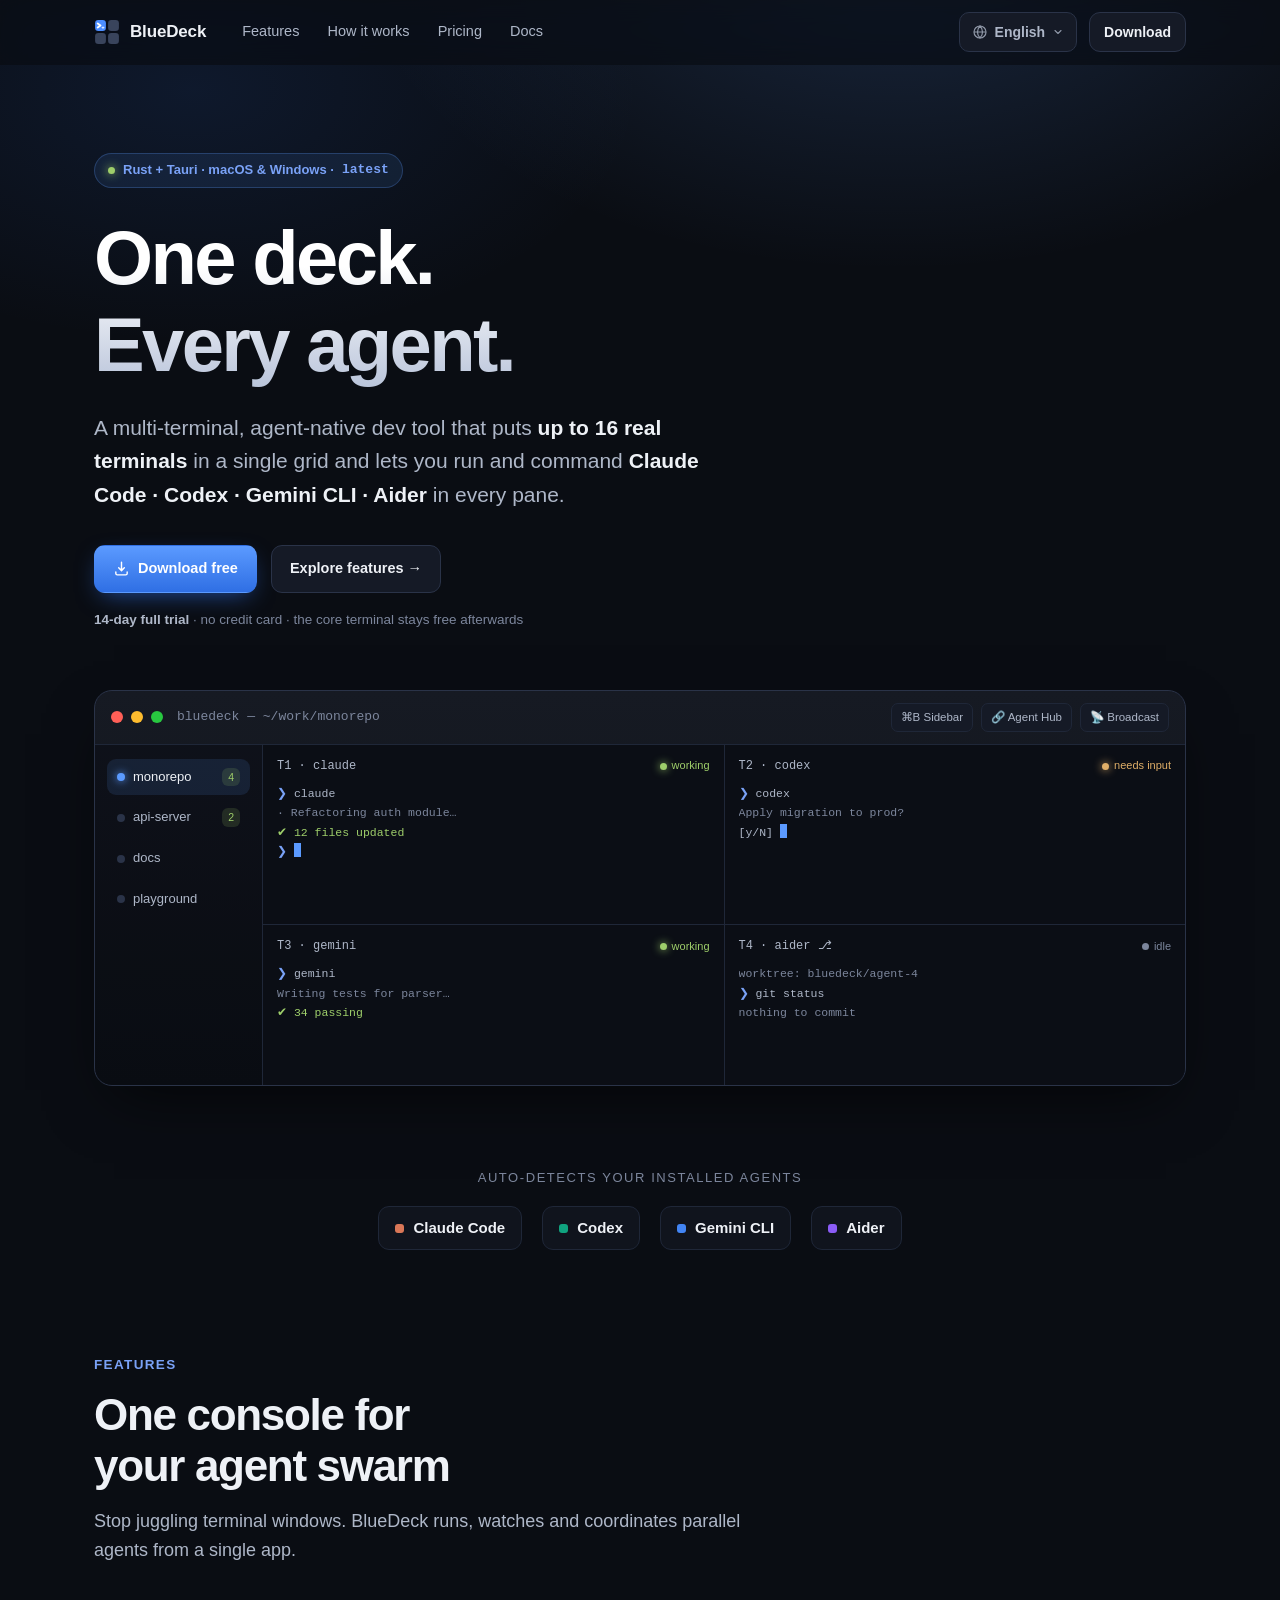
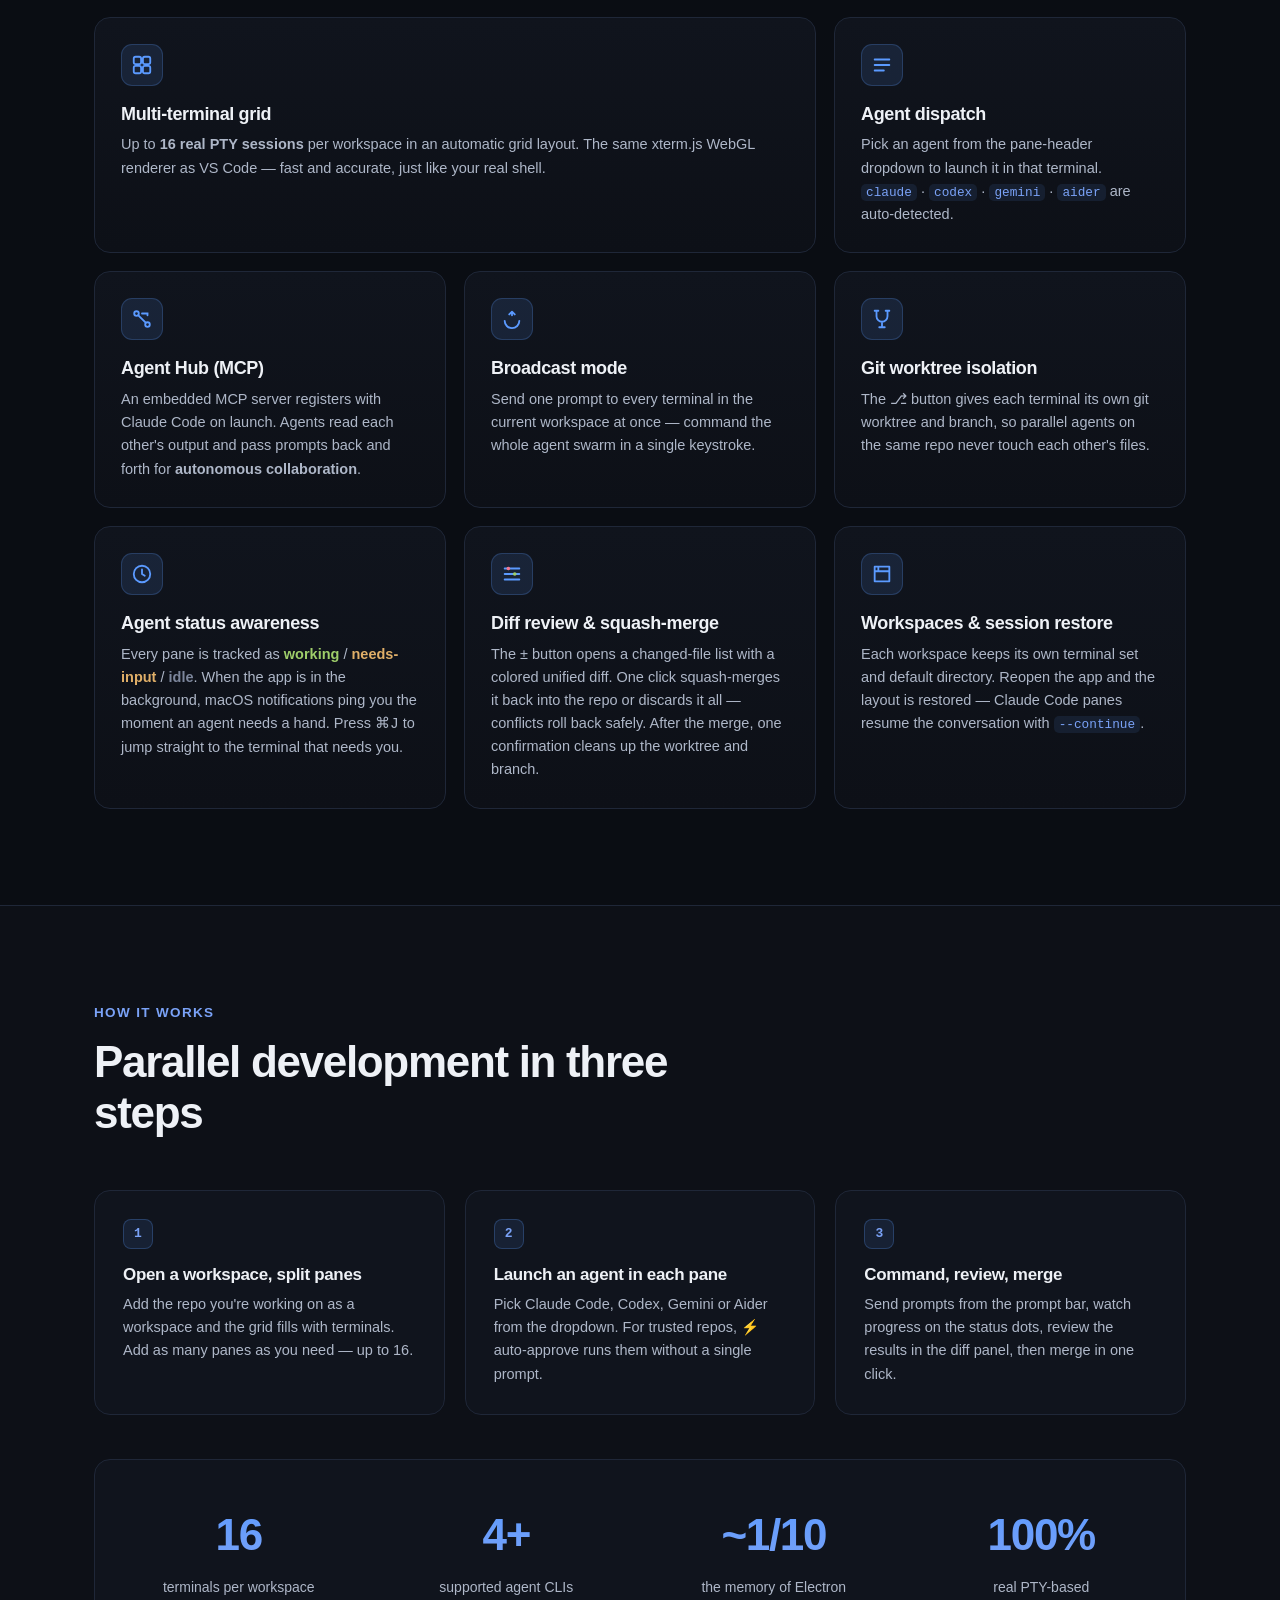
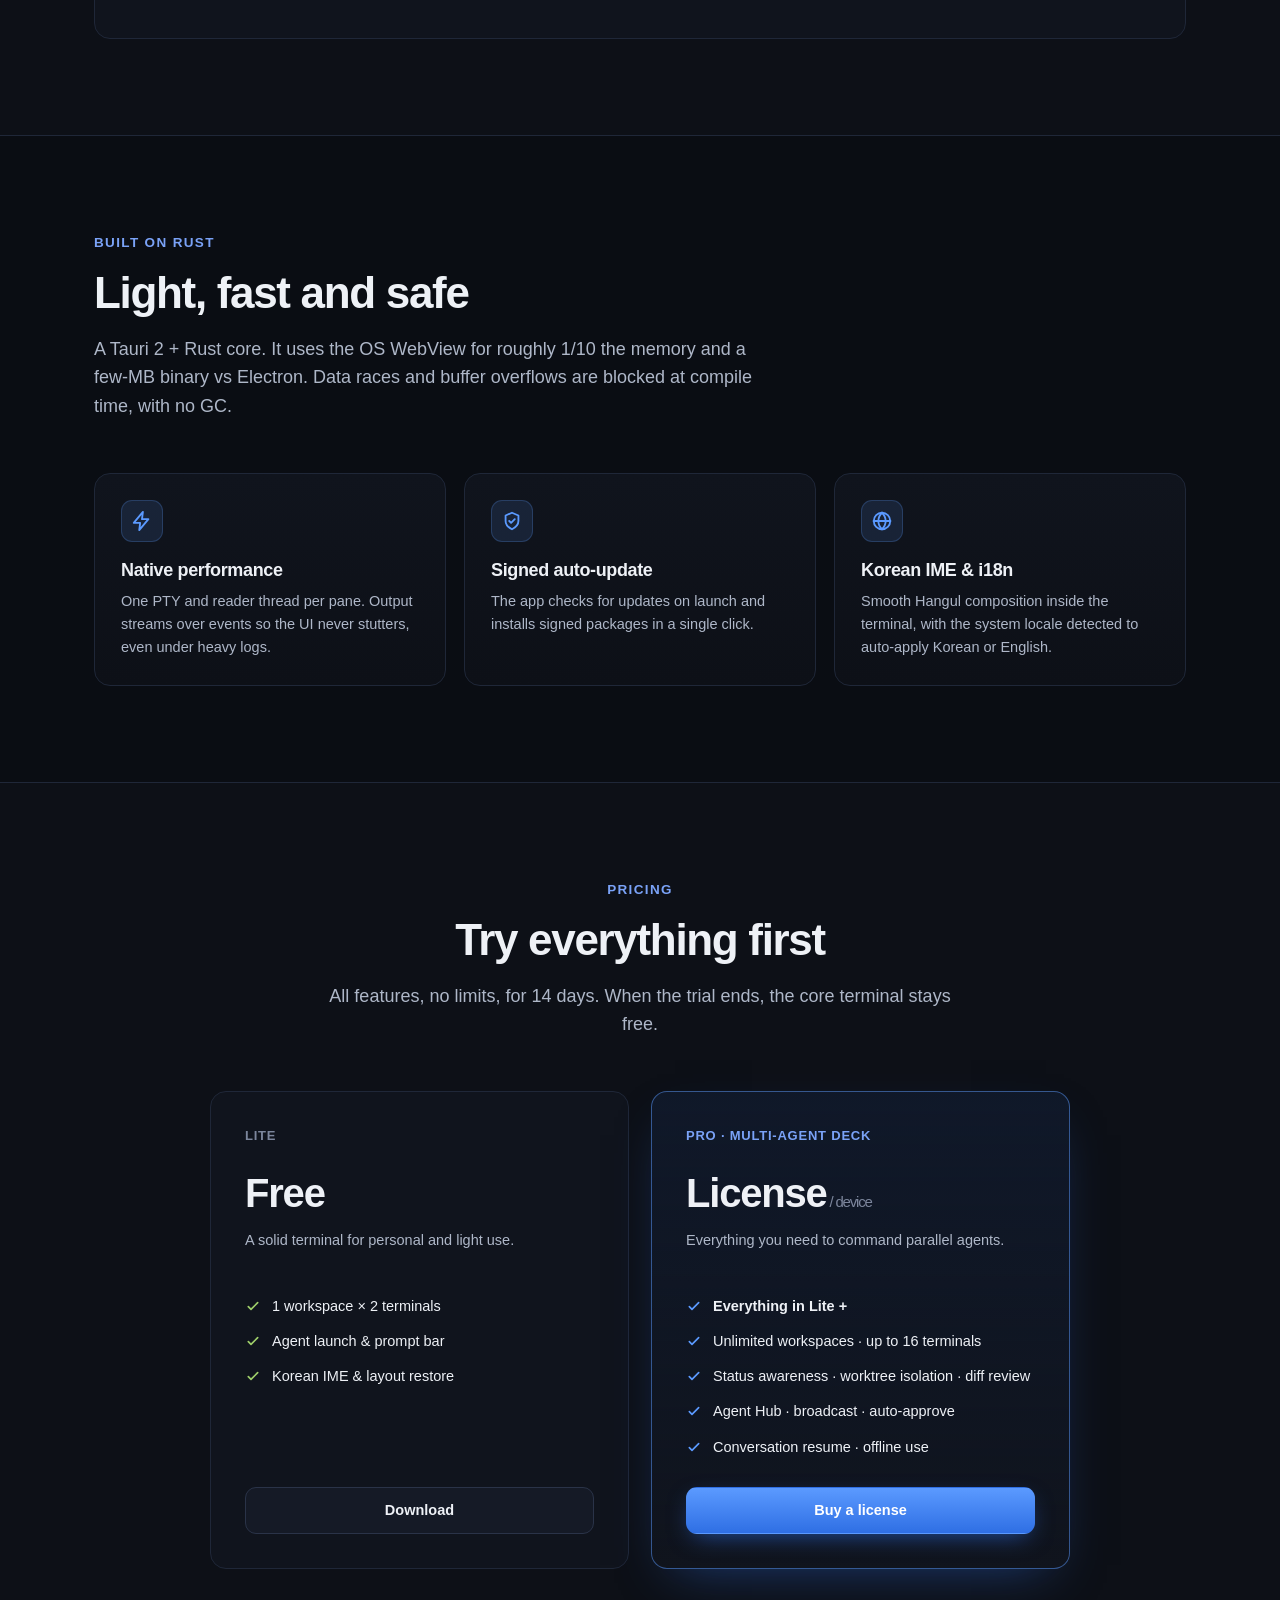
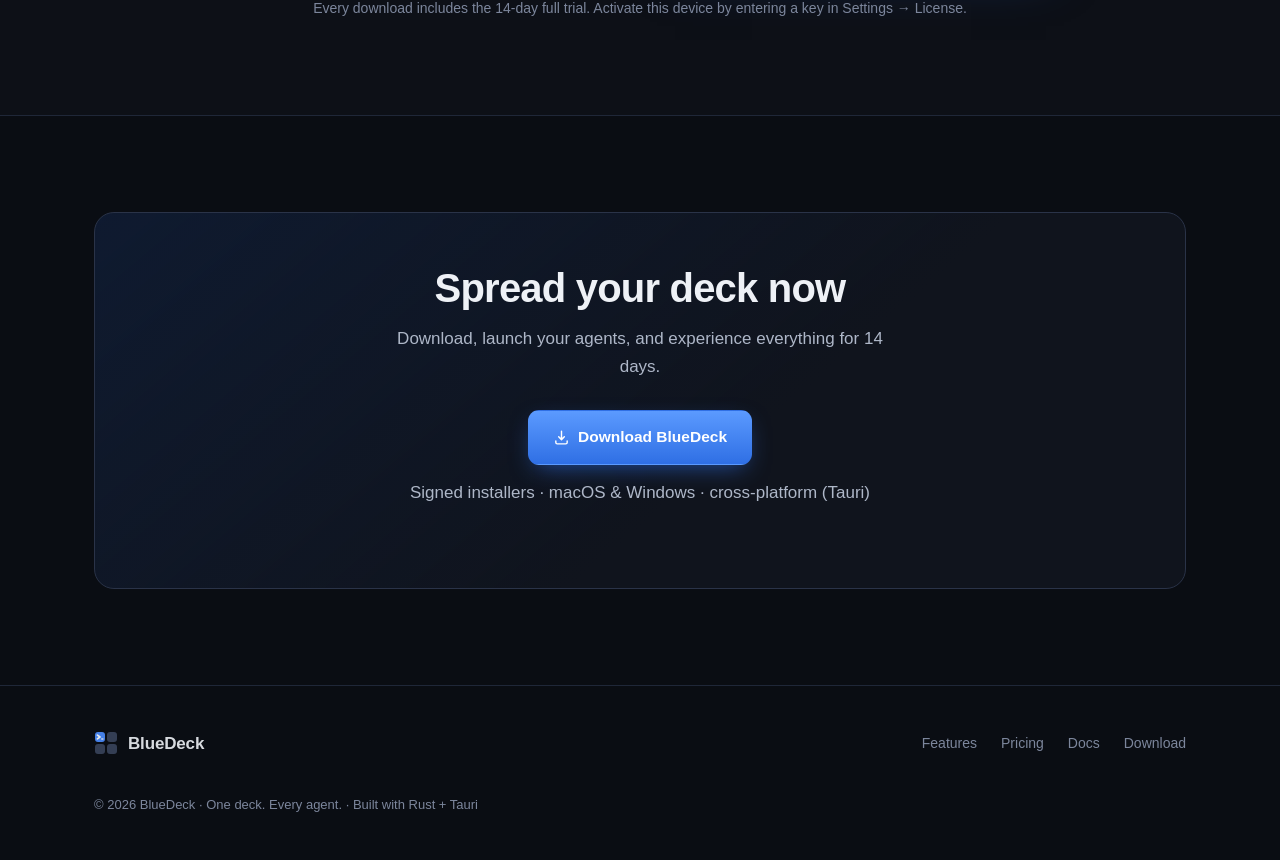
==== commit cc6a21c4: "Update site and docs for v0.1.11 - Docs: new Command palette (Cmd+K) and Reporting bugs sections (en" ====
--- a/index.html
+++ b/index.html
@@ -55,7 +55,7 @@
         "operatingSystem": "macOS (Apple Silicon), Windows (x64)",
         "url": "https://cslim0527.github.io/bluedeck-site/",
         "downloadUrl": "https://cslim0527.github.io/bluedeck-site/download.html",
-        "softwareVersion": "0.1.4",
+        "softwareVersion": "0.1.11",
         "description": "BlueDeck runs up to 16 real terminals (PTYs) per workspace in a grid and lets you launch and command coding agents — Claude Code, Codex, Gemini CLI and Aider — in each pane. Built on Rust + Tauri 2.",
         "featureList": [
           "Up to 16 real PTY terminals per workspace",
@@ -122,7 +122,7 @@
     <!-- HERO -->
     <section class="hero">
       <div class="wrap">
-        <div class="badge"><span class="dot"></span> Rust + Tauri · macOS &amp; Windows · <span class="js-version">v0.1.4</span></div>
+        <div class="badge"><span class="dot"></span> Rust + Tauri · macOS &amp; Windows · <span class="js-version">v0.1.11</span></div>
         <h1>One deck.<br/>Every agent.</h1>
         <p class="lede" data-i18n="hero.lede">
           A multi-terminal, agent-native dev tool that puts <b>up to 16 real terminals</b> in a single
@@ -243,12 +243,12 @@
           <div class="card">
             <div class="ficon"><svg width="22" height="22" viewBox="0 0 24 24" fill="none"><circle cx="12" cy="12" r="9" stroke="currentColor" stroke-width="2"/><path d="M12 7v5l3 2" stroke="currentColor" stroke-width="2" stroke-linecap="round" stroke-linejoin="round"/></svg></div>
             <h3 data-i18n="feat.status.t">Agent status awareness</h3>
-            <p data-i18n="feat.status.d">Every pane is tracked as <b style="color:var(--green)">working</b> / <b style="color:var(--amber)">needs-input</b> / <b style="color:var(--ink-3)">idle</b>. When the app is in the background, macOS notifications ping you the moment an agent needs a hand.</p>
+            <p data-i18n="feat.status.d">Every pane is tracked as <b style="color:var(--green)">working</b> / <b style="color:var(--amber)">needs-input</b> / <b style="color:var(--ink-3)">idle</b>. When the app is in the background, macOS notifications ping you the moment an agent needs a hand. Press <kbd>⌘J</kbd> to jump straight to the terminal that needs you.</p>
           </div>
           <div class="card">
             <div class="ficon"><svg width="22" height="22" viewBox="0 0 24 24" fill="none"><path d="M4 6h16M4 12h16M4 18h16" stroke="currentColor" stroke-width="2" stroke-linecap="round"/><circle cx="8" cy="6" r="2" fill="var(--red)"/><circle cx="15" cy="12" r="2" fill="var(--green)"/></svg></div>
             <h3 data-i18n="feat.diff.t">Diff review &amp; squash-merge</h3>
-            <p data-i18n="feat.diff.d">The ± button opens a changed-file list with a colored unified diff. One click squash-merges it back into the repo or discards it all — conflicts roll back safely.</p>
+            <p data-i18n="feat.diff.d">The ± button opens a changed-file list with a colored unified diff. One click squash-merges it back into the repo or discards it all — conflicts roll back safely. After the merge, one confirmation cleans up the worktree and branch.</p>
           </div>
           <div class="card">
             <div class="ficon"><svg width="22" height="22" viewBox="0 0 24 24" fill="none"><path d="M4 4h16v16H4z" stroke="currentColor" stroke-width="2" stroke-linejoin="round"/><path d="M4 9h16M8 4v5" stroke="currentColor" stroke-width="2"/></svg></div>
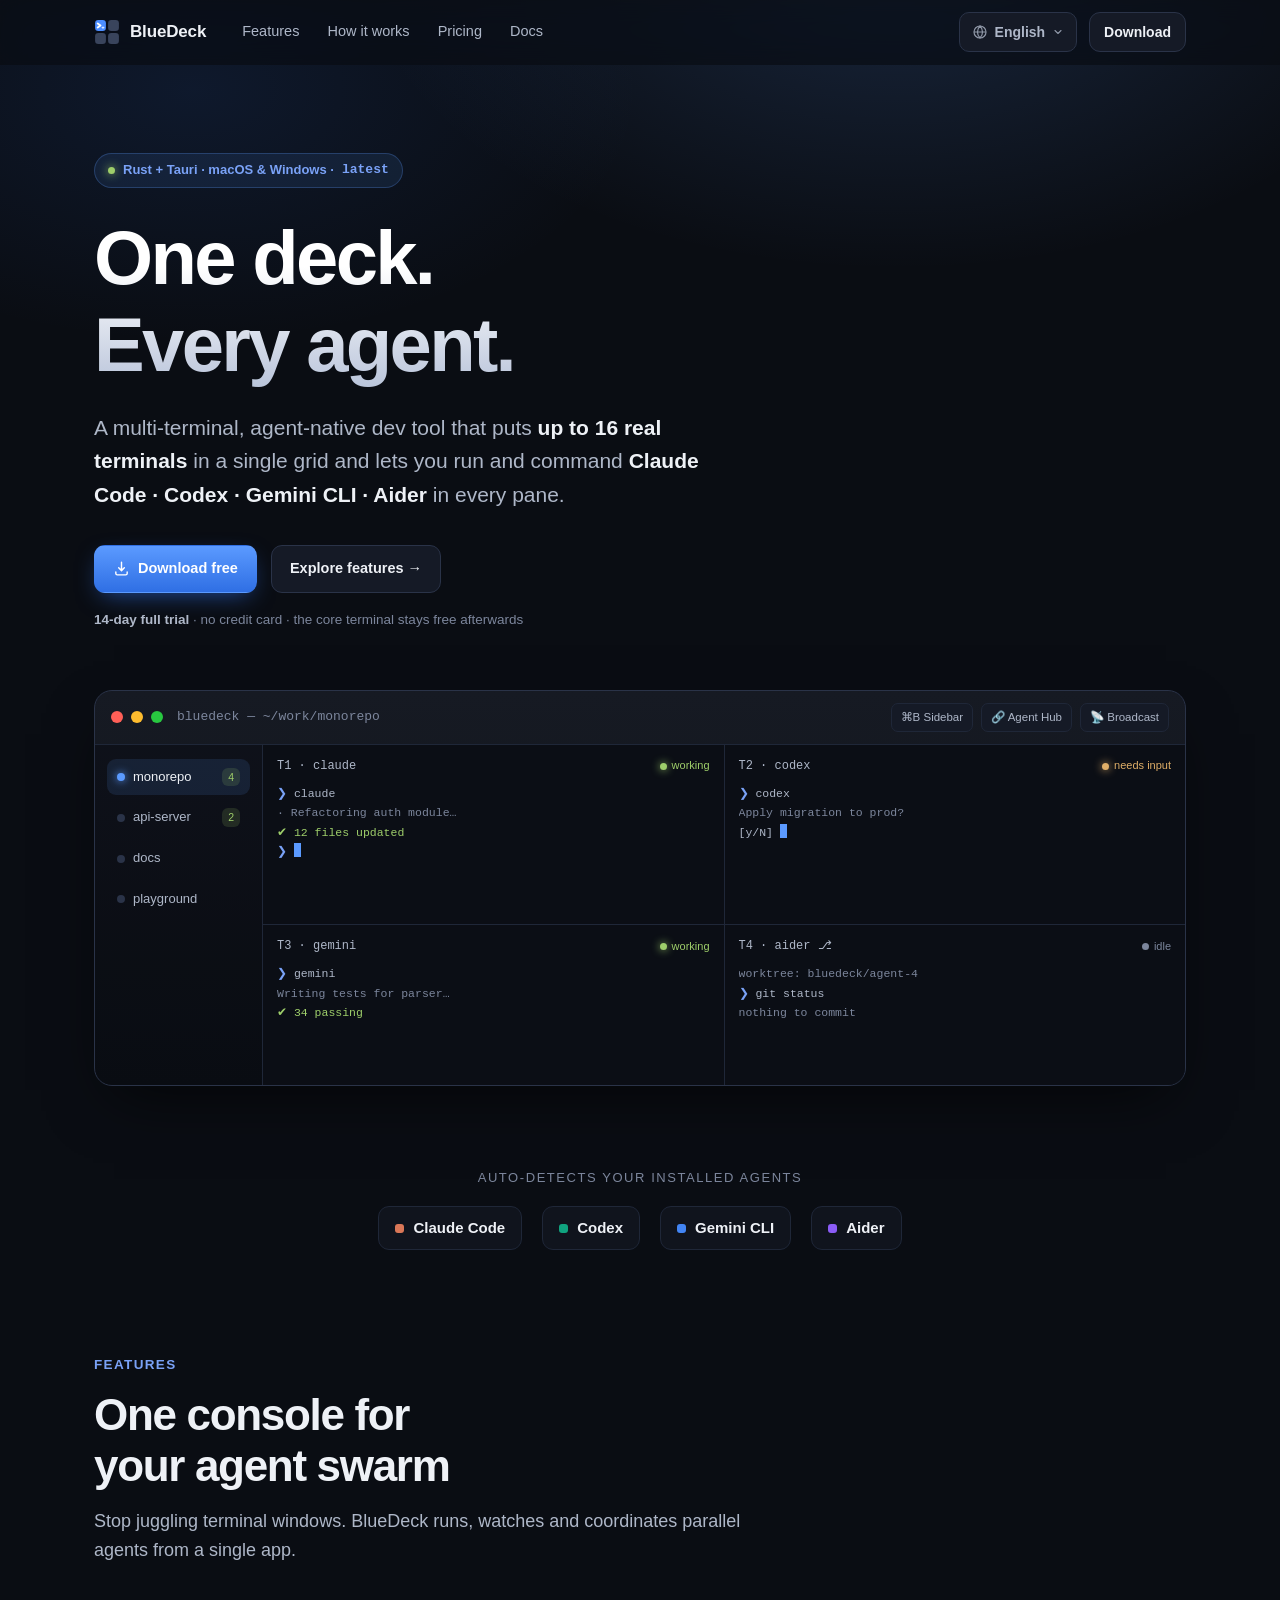
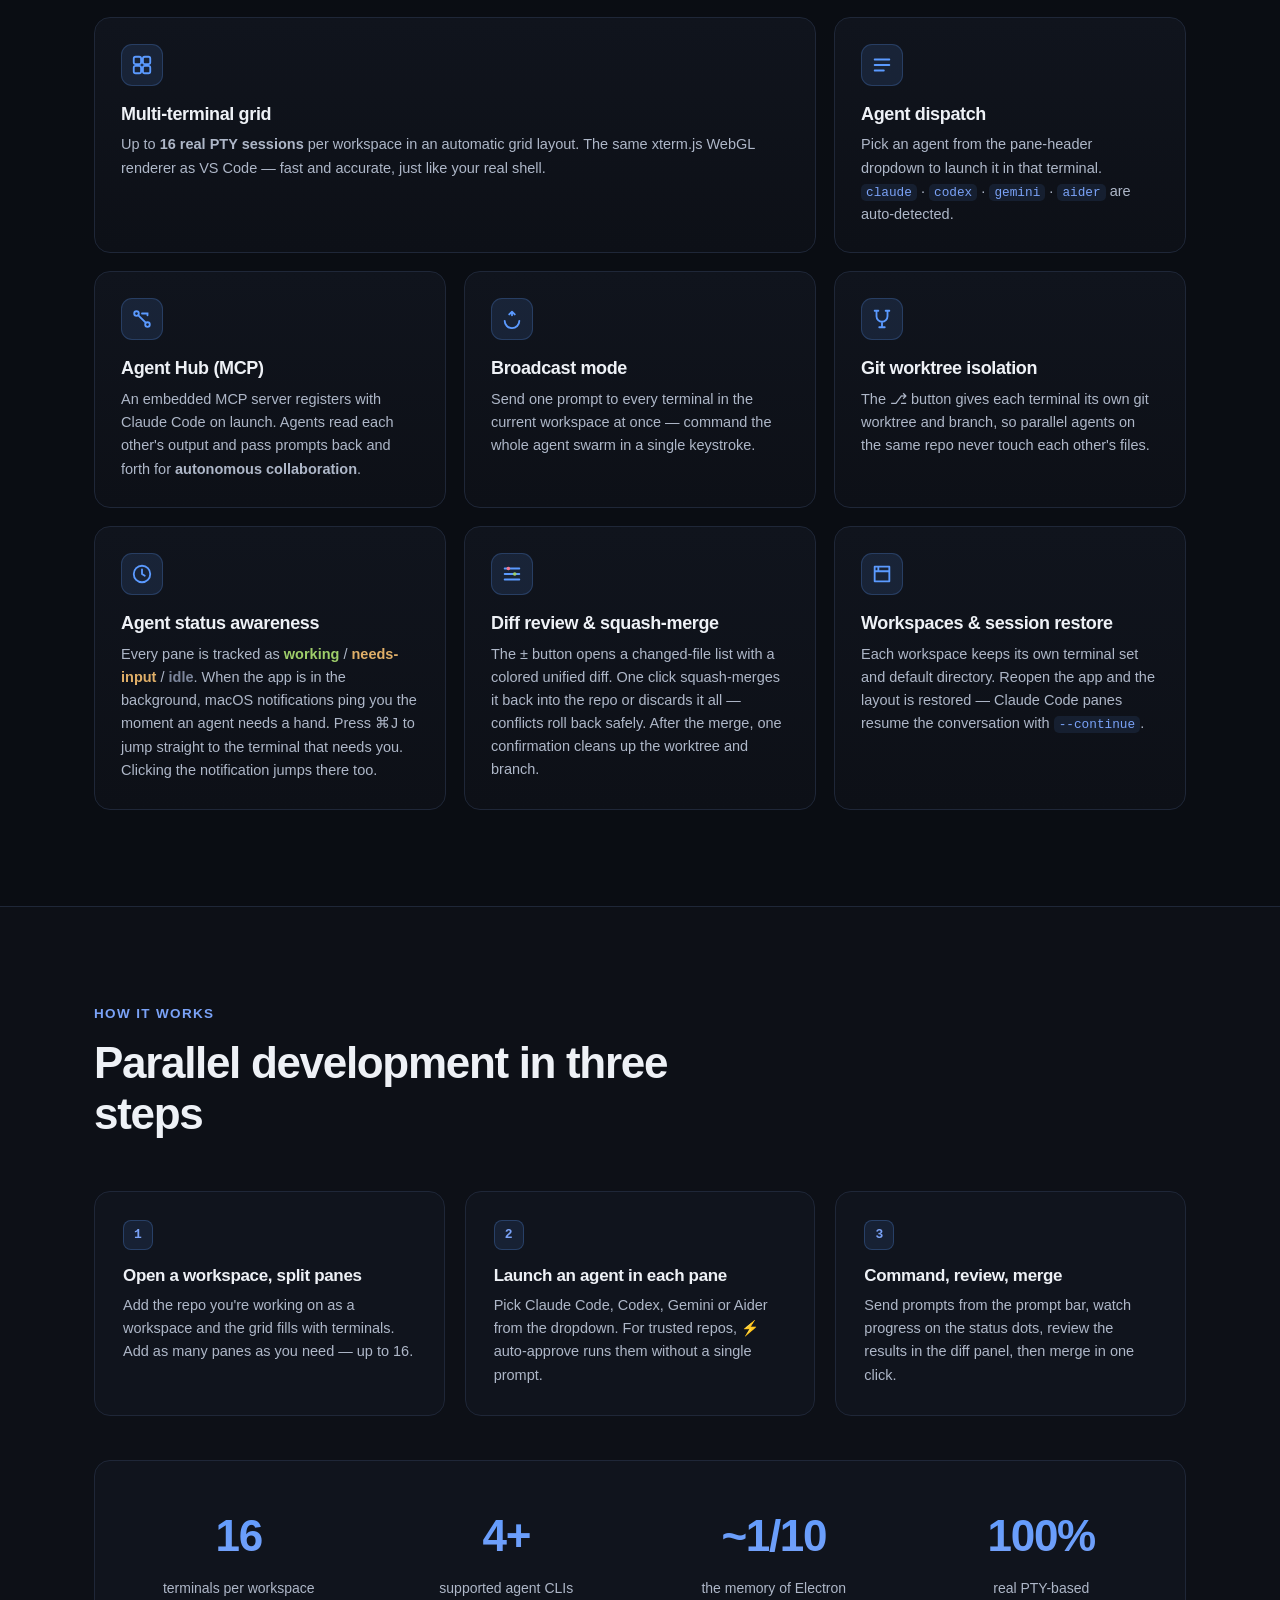
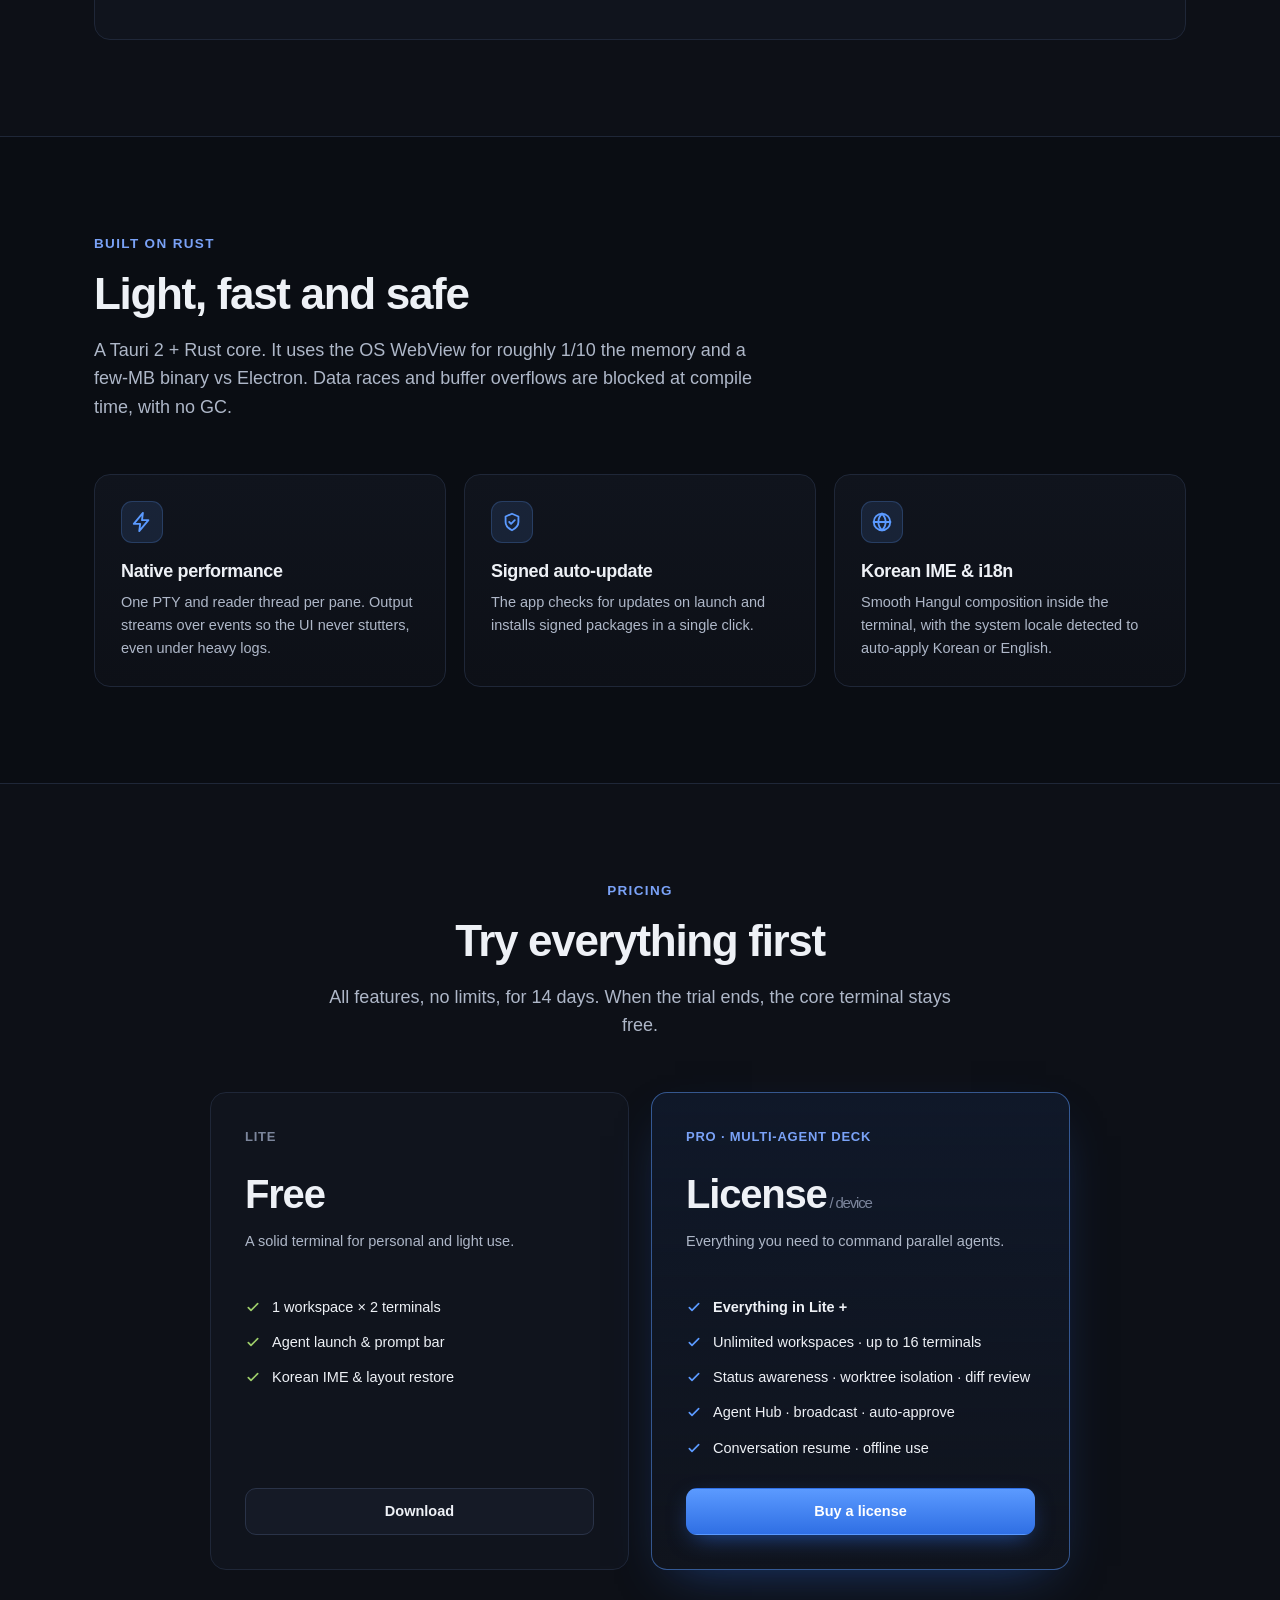
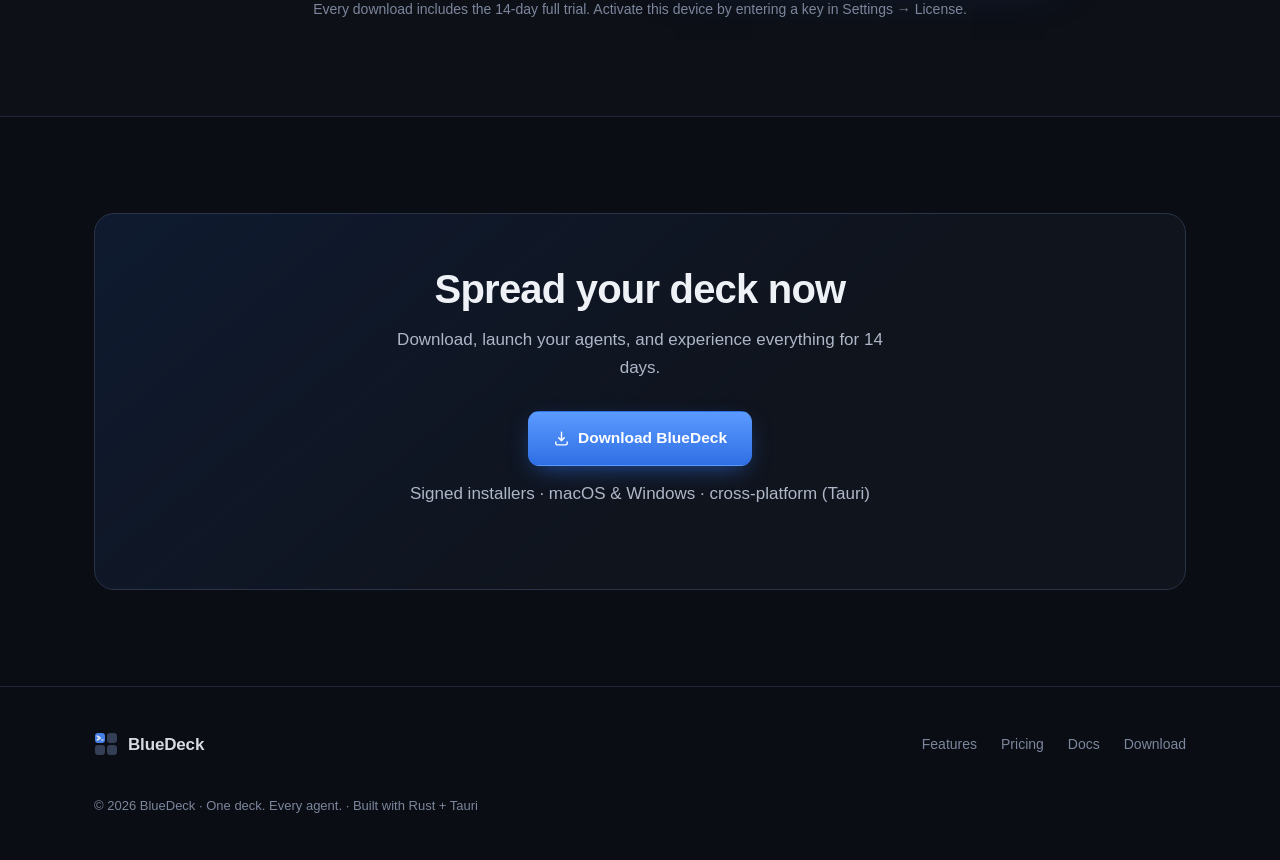
==== commit ef5a89c2: "Update site and docs for v0.1.12 - Docs: Cmd+/ cheat-sheet row + in-app hint in the shortcuts sectio" ====
--- a/index.html
+++ b/index.html
@@ -55,7 +55,7 @@
         "operatingSystem": "macOS (Apple Silicon), Windows (x64)",
         "url": "https://cslim0527.github.io/bluedeck-site/",
         "downloadUrl": "https://cslim0527.github.io/bluedeck-site/download.html",
-        "softwareVersion": "0.1.11",
+        "softwareVersion": "0.1.12",
         "description": "BlueDeck runs up to 16 real terminals (PTYs) per workspace in a grid and lets you launch and command coding agents — Claude Code, Codex, Gemini CLI and Aider — in each pane. Built on Rust + Tauri 2.",
         "featureList": [
           "Up to 16 real PTY terminals per workspace",
@@ -122,7 +122,7 @@
     <!-- HERO -->
     <section class="hero">
       <div class="wrap">
-        <div class="badge"><span class="dot"></span> Rust + Tauri · macOS &amp; Windows · <span class="js-version">v0.1.11</span></div>
+        <div class="badge"><span class="dot"></span> Rust + Tauri · macOS &amp; Windows · <span class="js-version">v0.1.12</span></div>
         <h1>One deck.<br/>Every agent.</h1>
         <p class="lede" data-i18n="hero.lede">
           A multi-terminal, agent-native dev tool that puts <b>up to 16 real terminals</b> in a single
@@ -243,7 +243,7 @@
           <div class="card">
             <div class="ficon"><svg width="22" height="22" viewBox="0 0 24 24" fill="none"><circle cx="12" cy="12" r="9" stroke="currentColor" stroke-width="2"/><path d="M12 7v5l3 2" stroke="currentColor" stroke-width="2" stroke-linecap="round" stroke-linejoin="round"/></svg></div>
             <h3 data-i18n="feat.status.t">Agent status awareness</h3>
-            <p data-i18n="feat.status.d">Every pane is tracked as <b style="color:var(--green)">working</b> / <b style="color:var(--amber)">needs-input</b> / <b style="color:var(--ink-3)">idle</b>. When the app is in the background, macOS notifications ping you the moment an agent needs a hand. Press <kbd>⌘J</kbd> to jump straight to the terminal that needs you.</p>
+            <p data-i18n="feat.status.d">Every pane is tracked as <b style="color:var(--green)">working</b> / <b style="color:var(--amber)">needs-input</b> / <b style="color:var(--ink-3)">idle</b>. When the app is in the background, macOS notifications ping you the moment an agent needs a hand. Press <kbd>⌘J</kbd> to jump straight to the terminal that needs you. Clicking the notification jumps there too.</p>
           </div>
           <div class="card">
             <div class="ficon"><svg width="22" height="22" viewBox="0 0 24 24" fill="none"><path d="M4 6h16M4 12h16M4 18h16" stroke="currentColor" stroke-width="2" stroke-linecap="round"/><circle cx="8" cy="6" r="2" fill="var(--red)"/><circle cx="15" cy="12" r="2" fill="var(--green)"/></svg></div>
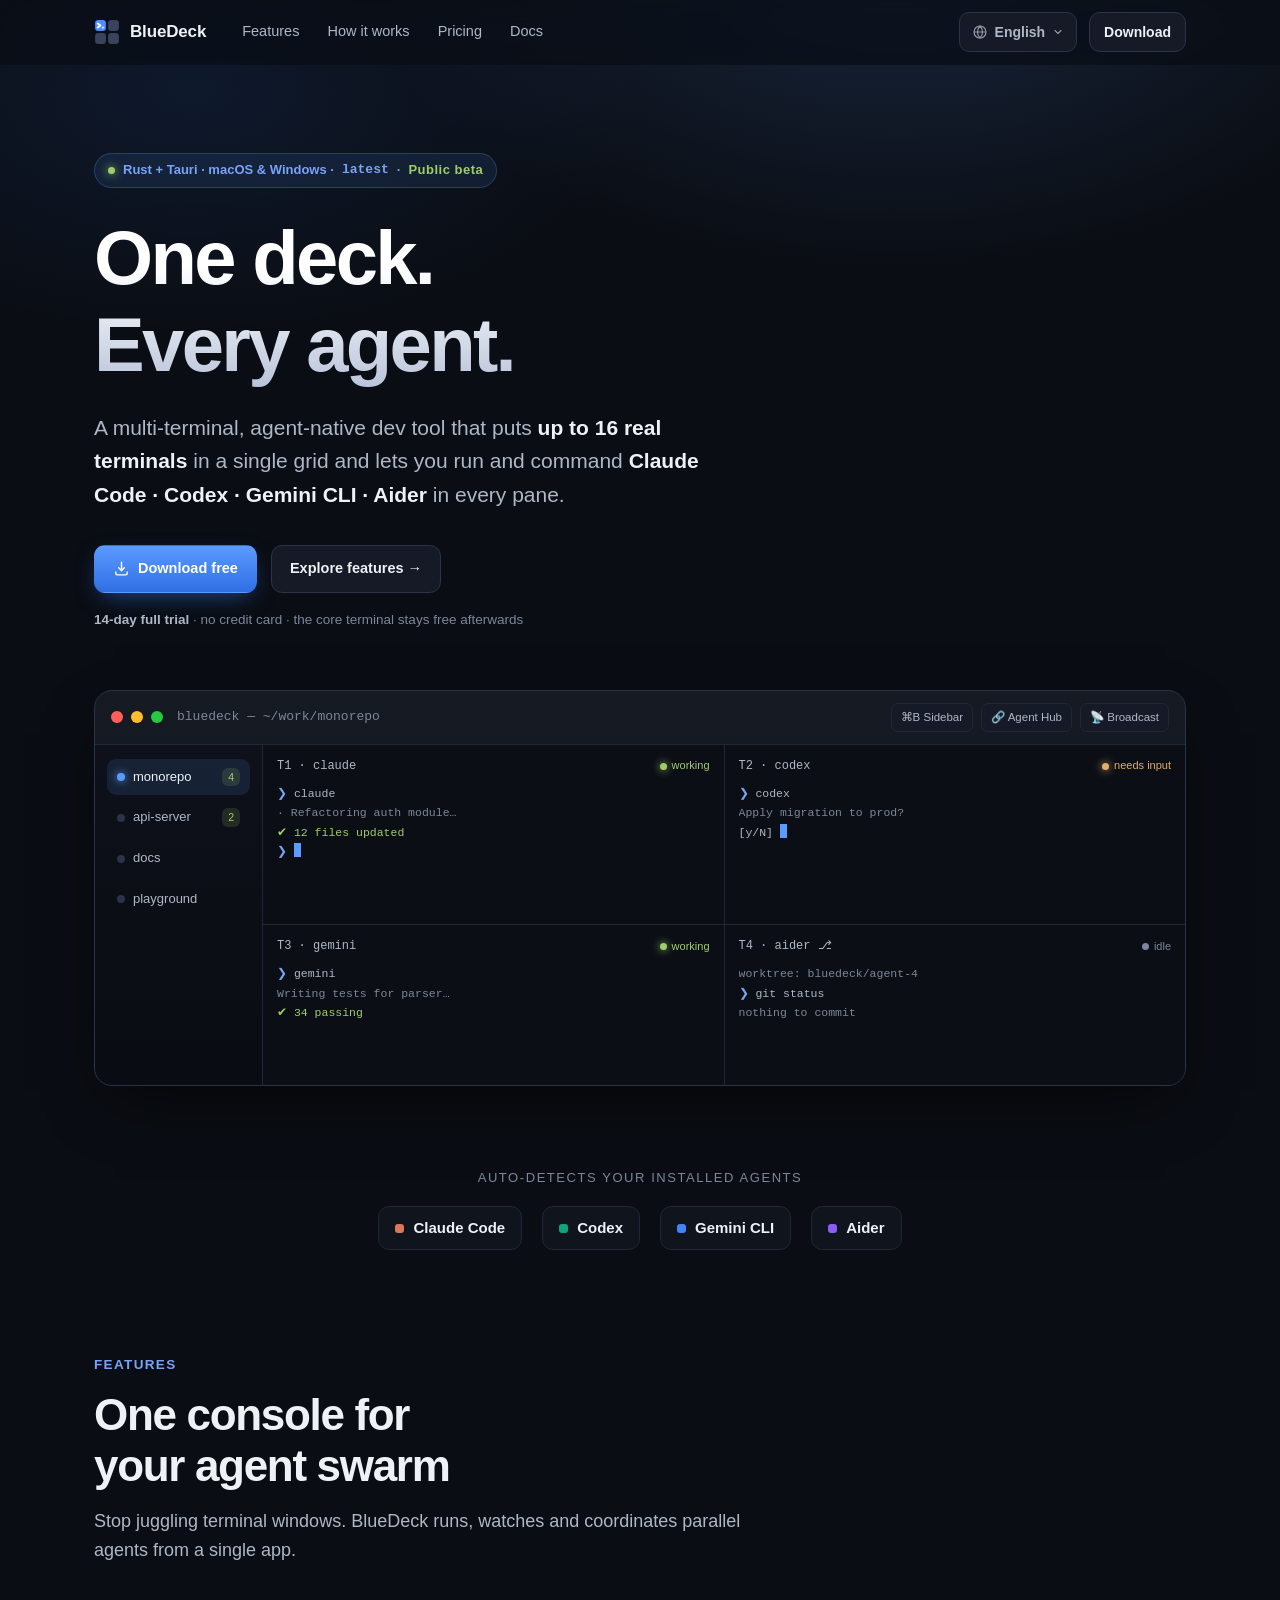
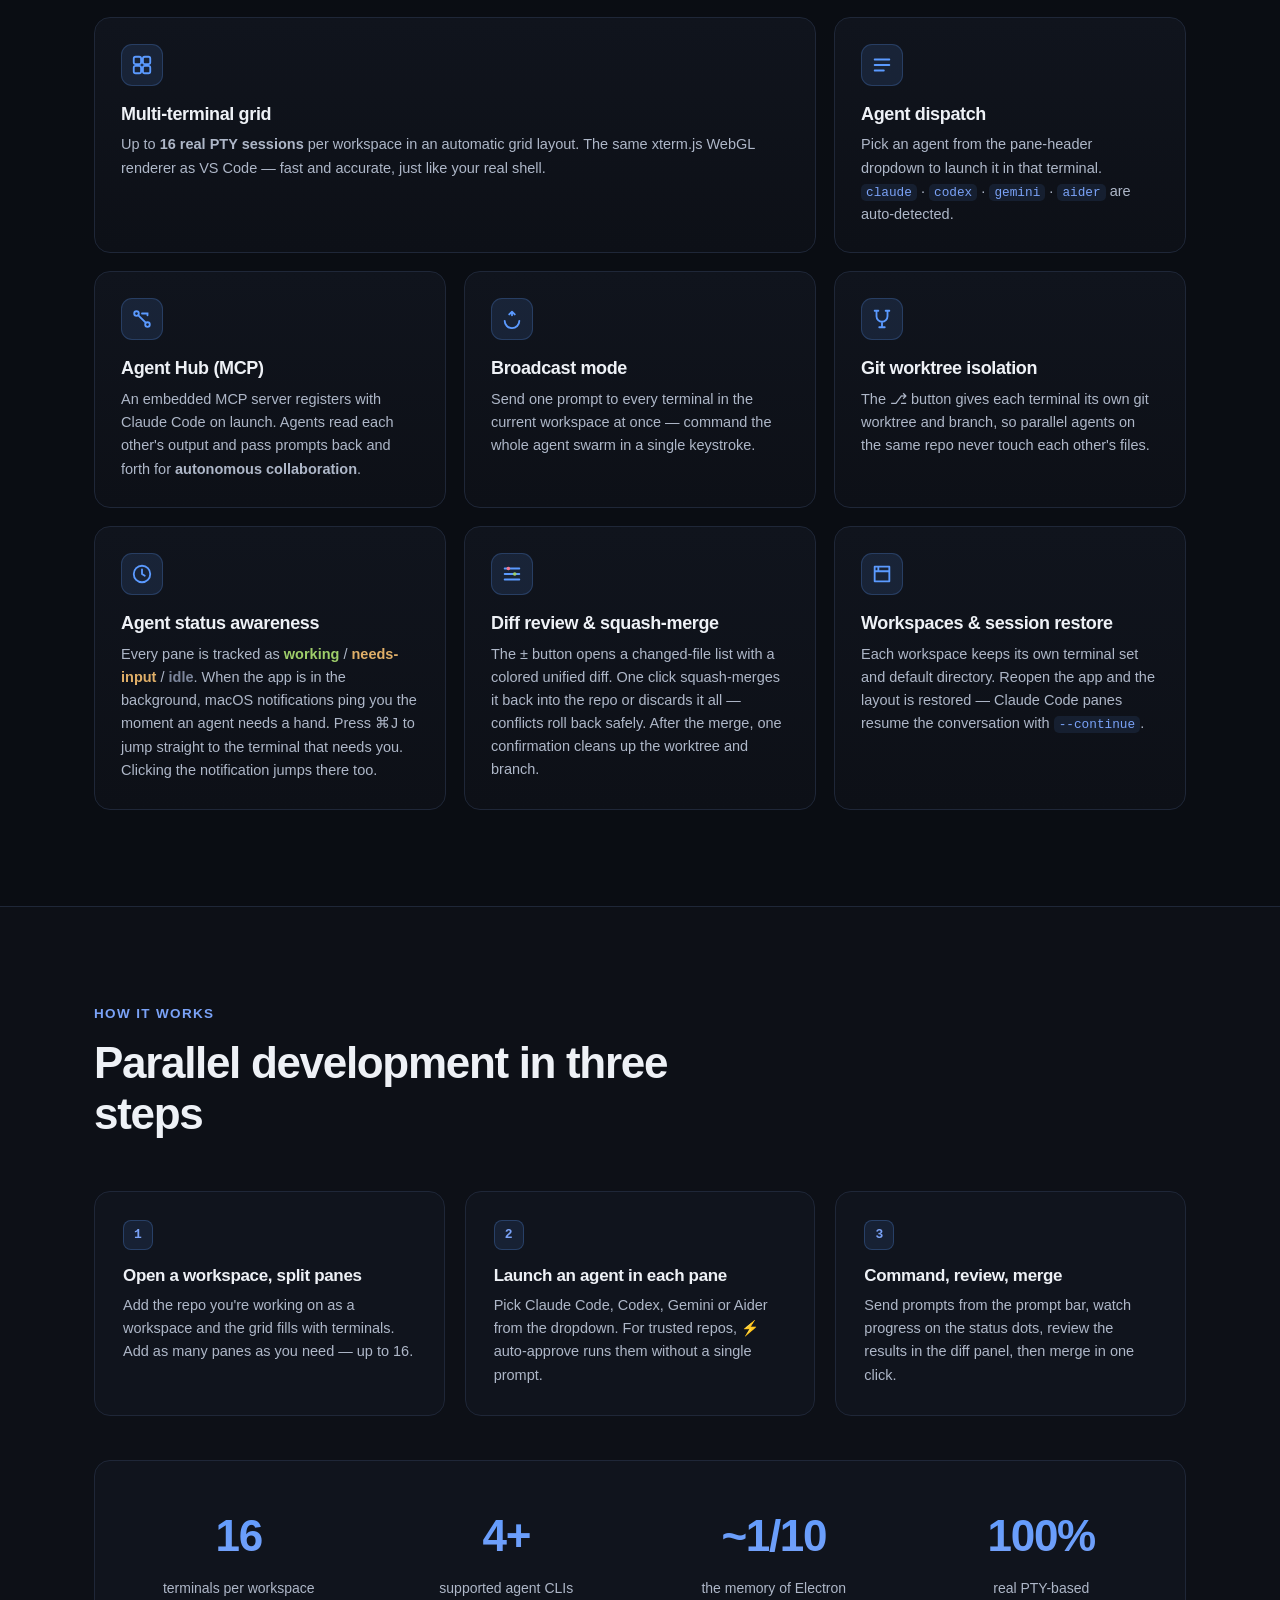
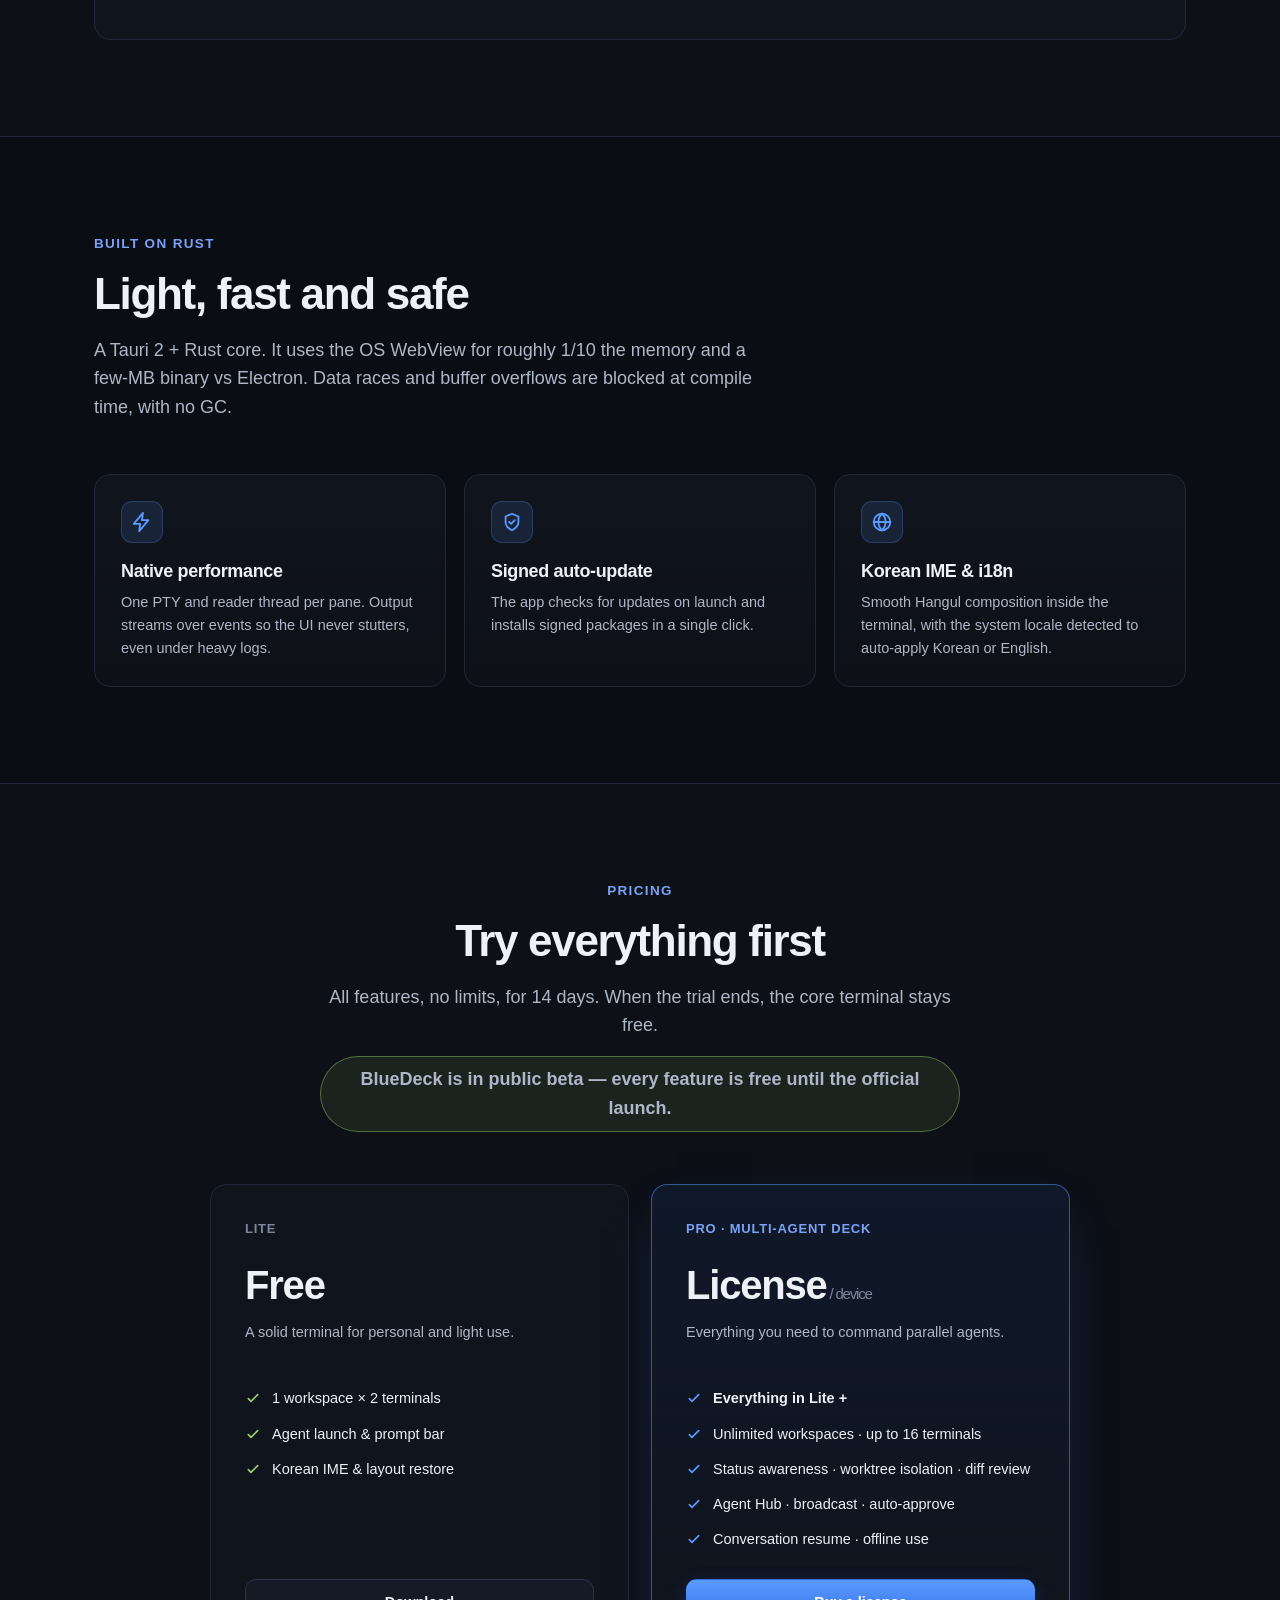
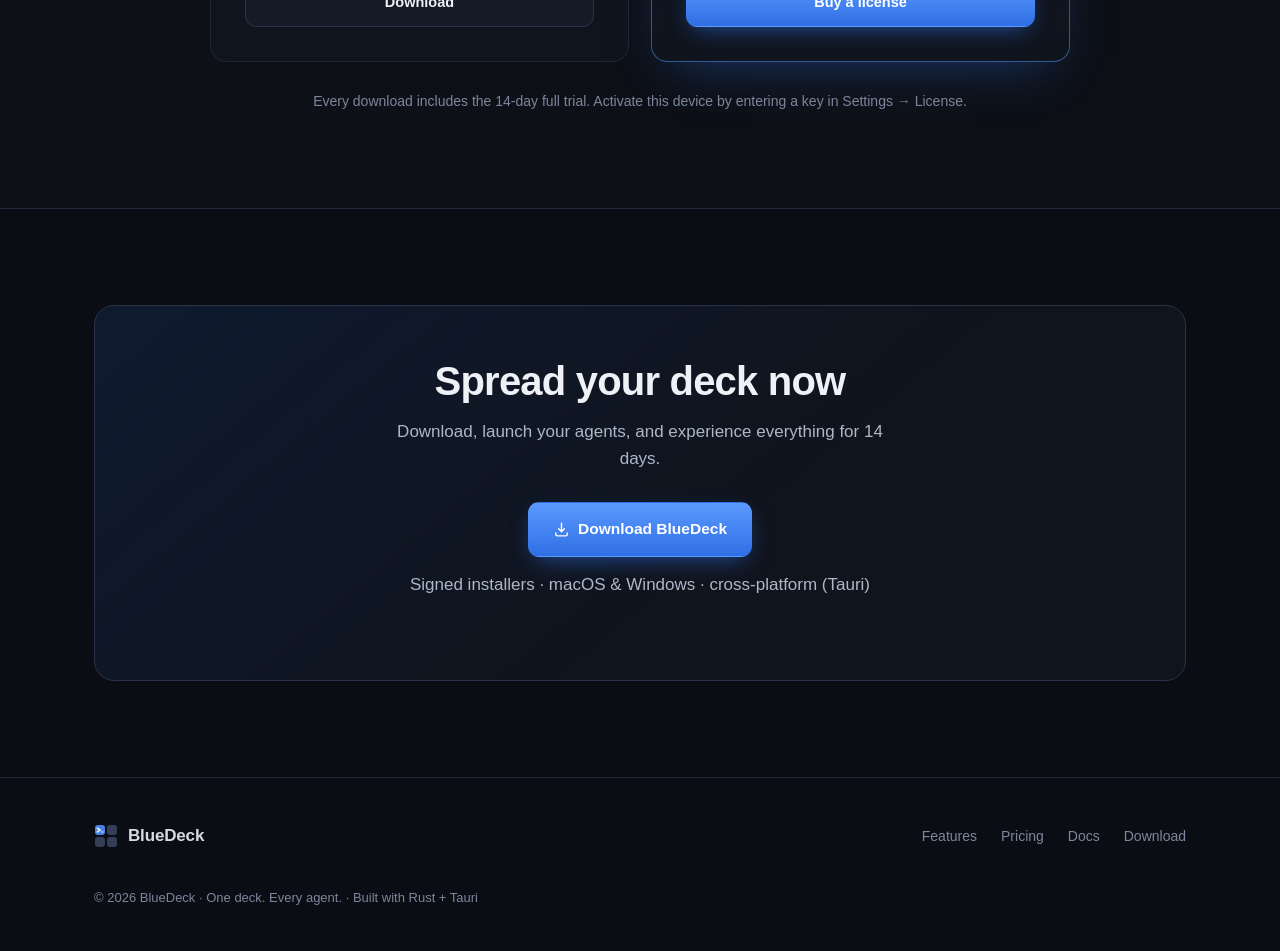
==== commit bf031226: "Update site for the v0.1.13 public beta Hero badge and pricing section announce the public beta (eve" ====
--- a/index.html
+++ b/index.html
@@ -55,7 +55,7 @@
         "operatingSystem": "macOS (Apple Silicon), Windows (x64)",
         "url": "https://cslim0527.github.io/bluedeck-site/",
         "downloadUrl": "https://cslim0527.github.io/bluedeck-site/download.html",
-        "softwareVersion": "0.1.12",
+        "softwareVersion": "0.1.13",
         "description": "BlueDeck runs up to 16 real terminals (PTYs) per workspace in a grid and lets you launch and command coding agents — Claude Code, Codex, Gemini CLI and Aider — in each pane. Built on Rust + Tauri 2.",
         "featureList": [
           "Up to 16 real PTY terminals per workspace",
@@ -122,7 +122,7 @@
     <!-- HERO -->
     <section class="hero">
       <div class="wrap">
-        <div class="badge"><span class="dot"></span> Rust + Tauri · macOS &amp; Windows · <span class="js-version">v0.1.12</span></div>
+        <div class="badge"><span class="dot"></span> Rust + Tauri · macOS &amp; Windows · <span class="js-version">v0.1.13</span> · <span class="beta-tag">Public beta</span></div>
         <h1>One deck.<br/>Every agent.</h1>
         <p class="lede" data-i18n="hero.lede">
           A multi-terminal, agent-native dev tool that puts <b>up to 16 real terminals</b> in a single
@@ -328,6 +328,7 @@
           <div class="eyebrow" data-i18n="price.eyebrow">Pricing</div>
           <h2 data-i18n="price.h2">Try everything first</h2>
           <p data-i18n="price.p">All features, no limits, for 14 days. When the trial ends, the core terminal stays free.</p>
+          <p class="beta-note" data-i18n="price.beta">BlueDeck is in public beta — every feature is free until the official launch.</p>
         </div>
         <div class="plans">
           <div class="plan">
--- a/styles.css
+++ b/styles.css
@@ -393,3 +393,22 @@
   section { padding: 68px 0; }
   .os-cards { grid-template-columns: 1fr; }
 }
+
+/* public-beta badges */
+.beta-tag {
+  color: var(--green, #9ece6a);
+  font-weight: 700;
+  letter-spacing: 0.5px;
+}
+
+.beta-note {
+  margin-top: 14px;
+  display: inline-block;
+  padding: 8px 16px;
+  border: 1px solid rgba(158, 206, 106, 0.45);
+  border-radius: 999px;
+  background: rgba(158, 206, 106, 0.1);
+  color: var(--green, #9ece6a);
+  font-size: 14px;
+  font-weight: 600;
+}
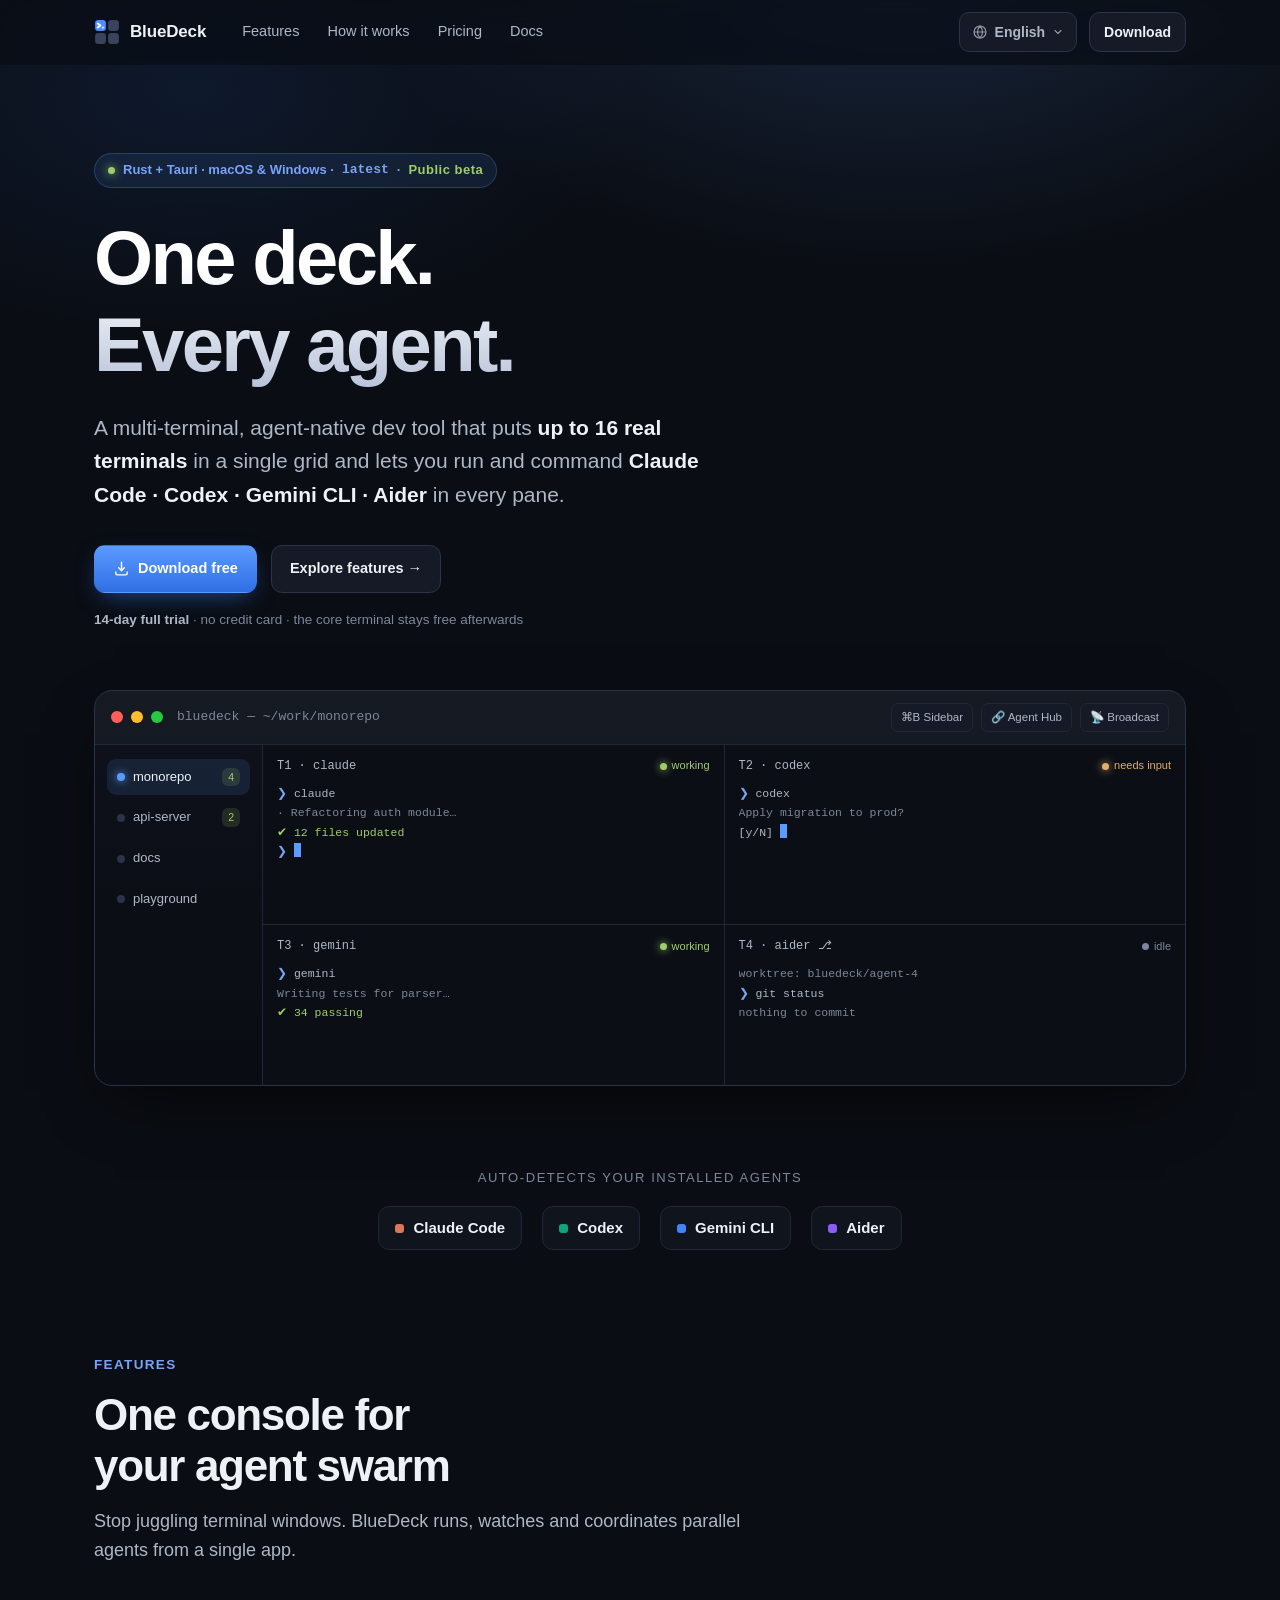
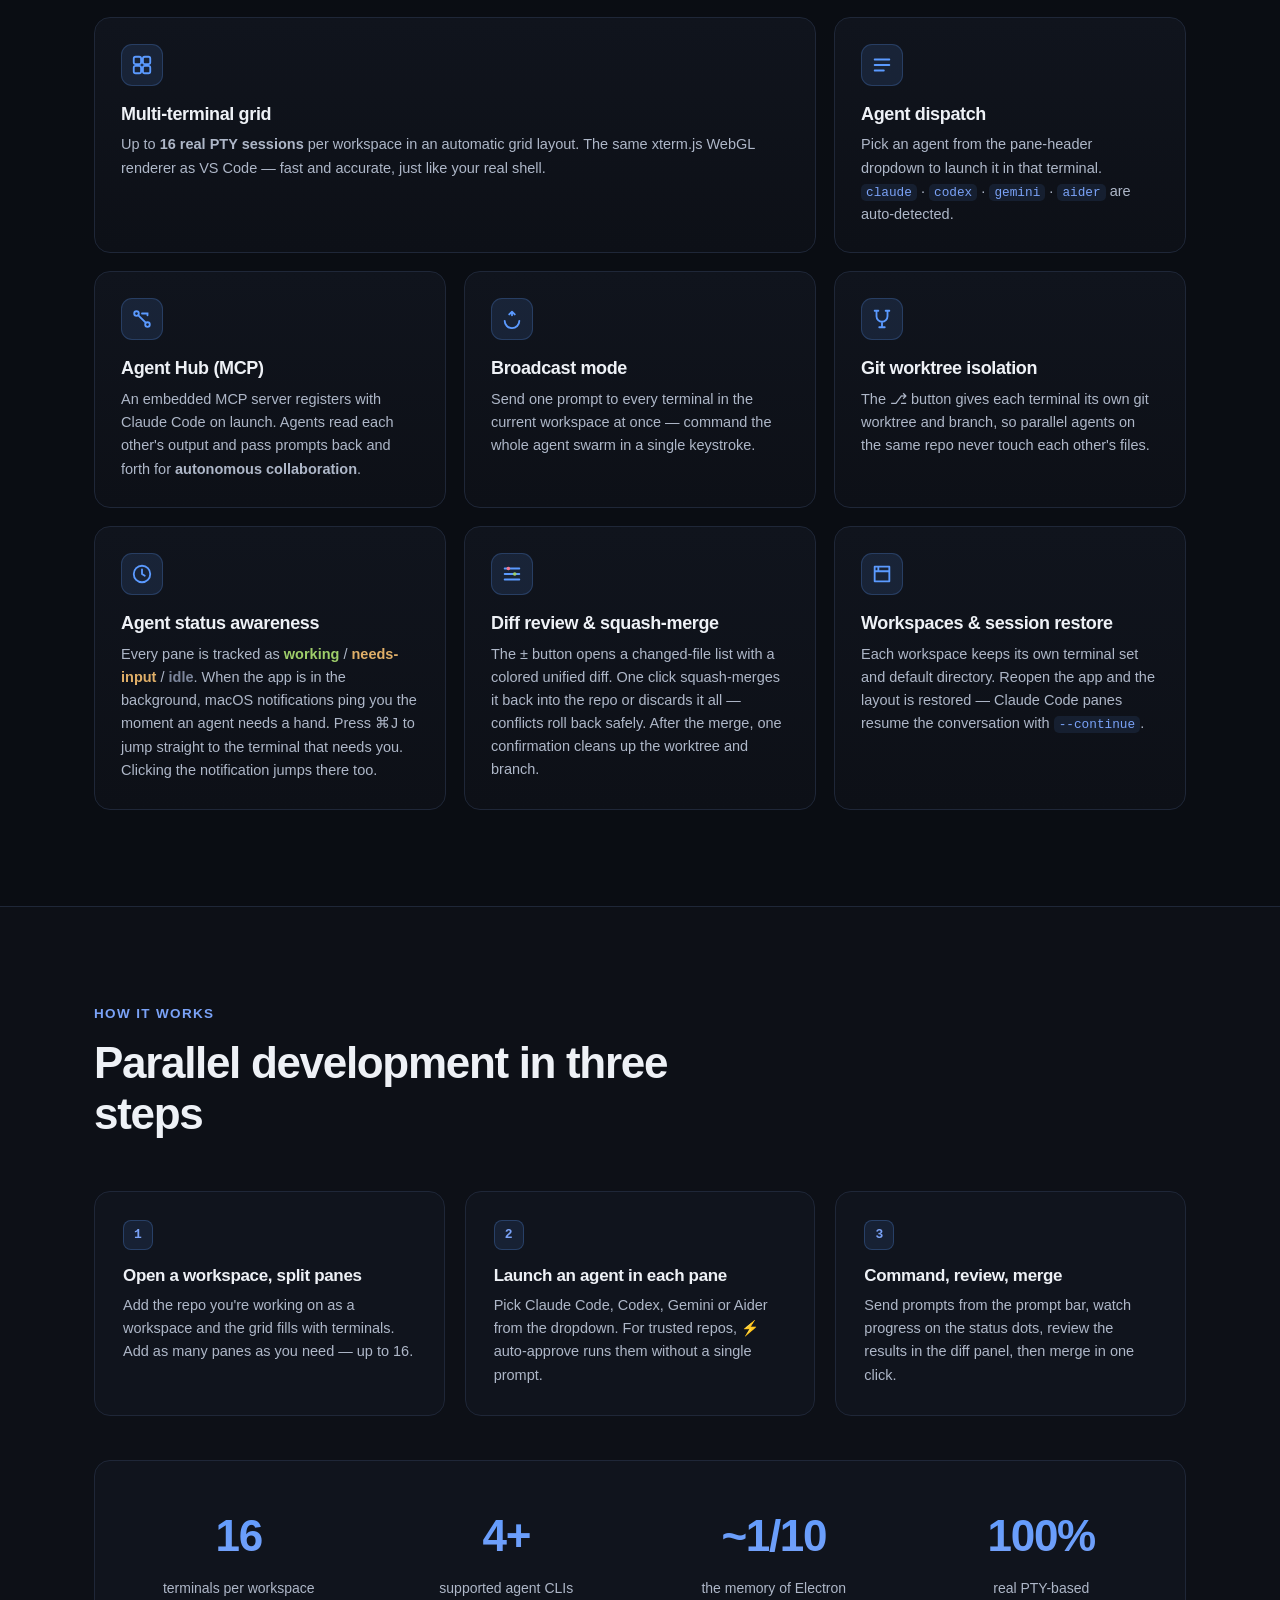
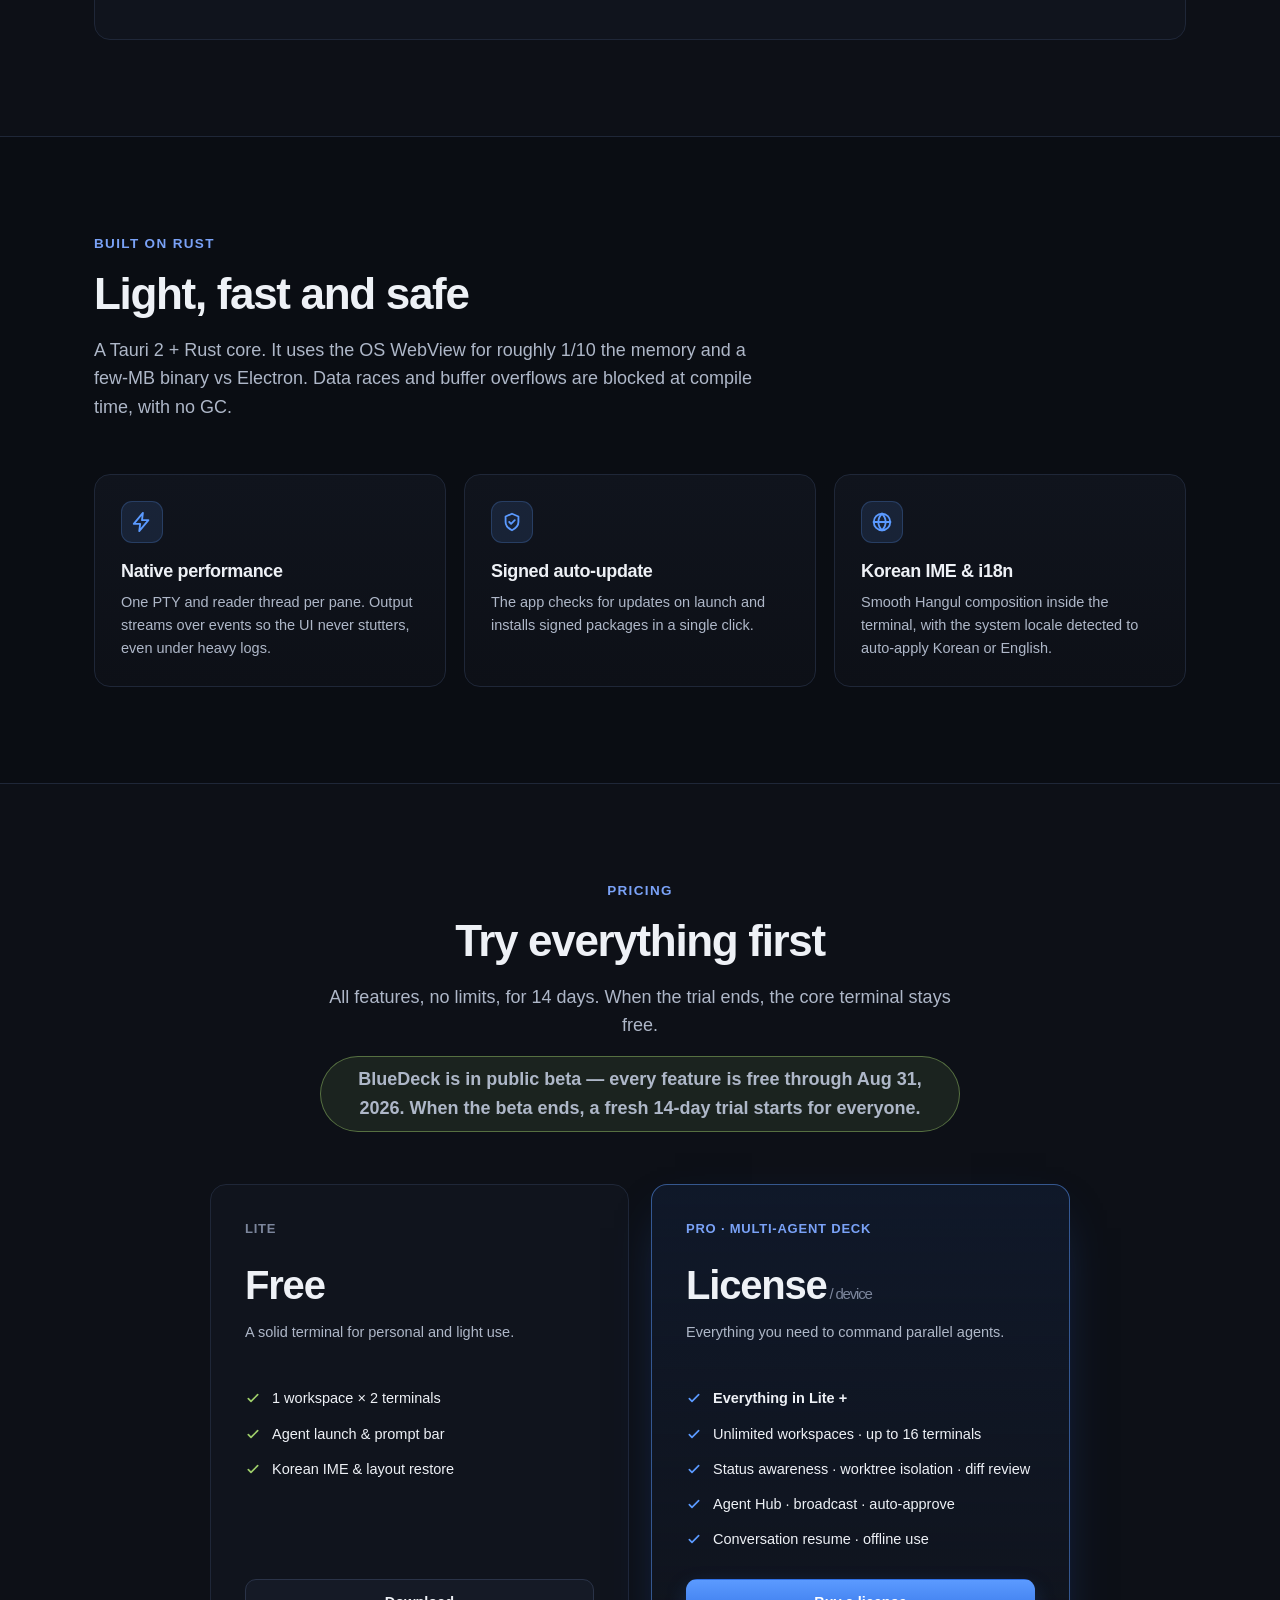
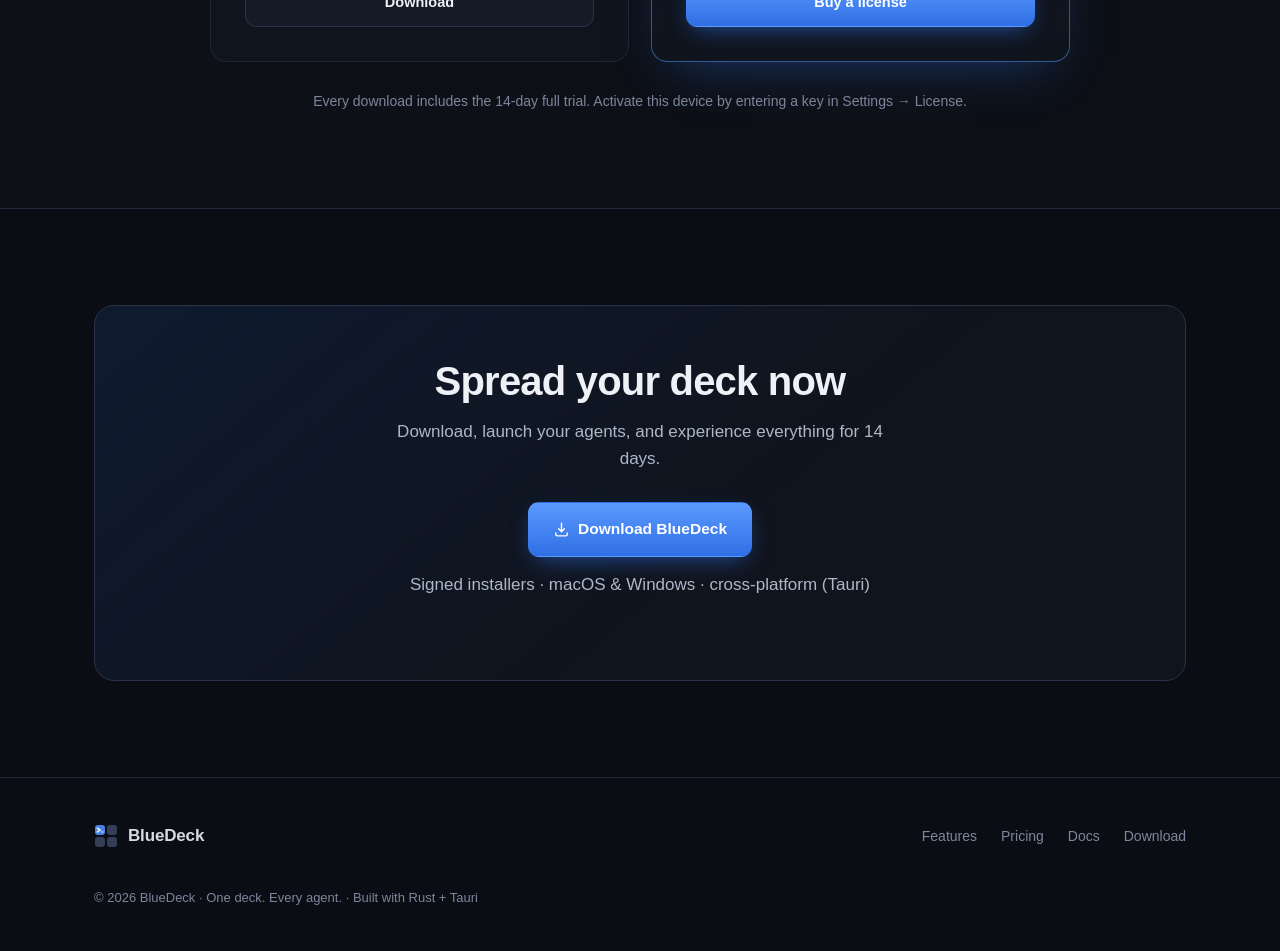
==== commit 787e6a95: "Update site for v0.1.14: beta sunset date Beta copy now names the end date (free through Aug 31, 202" ====
--- a/index.html
+++ b/index.html
@@ -55,7 +55,7 @@
         "operatingSystem": "macOS (Apple Silicon), Windows (x64)",
         "url": "https://cslim0527.github.io/bluedeck-site/",
         "downloadUrl": "https://cslim0527.github.io/bluedeck-site/download.html",
-        "softwareVersion": "0.1.13",
+        "softwareVersion": "0.1.14",
         "description": "BlueDeck runs up to 16 real terminals (PTYs) per workspace in a grid and lets you launch and command coding agents — Claude Code, Codex, Gemini CLI and Aider — in each pane. Built on Rust + Tauri 2.",
         "featureList": [
           "Up to 16 real PTY terminals per workspace",
@@ -122,7 +122,7 @@
     <!-- HERO -->
     <section class="hero">
       <div class="wrap">
-        <div class="badge"><span class="dot"></span> Rust + Tauri · macOS &amp; Windows · <span class="js-version">v0.1.13</span> · <span class="beta-tag">Public beta</span></div>
+        <div class="badge"><span class="dot"></span> Rust + Tauri · macOS &amp; Windows · <span class="js-version">v0.1.14</span> · <span class="beta-tag">Public beta</span></div>
         <h1>One deck.<br/>Every agent.</h1>
         <p class="lede" data-i18n="hero.lede">
           A multi-terminal, agent-native dev tool that puts <b>up to 16 real terminals</b> in a single
@@ -328,7 +328,7 @@
           <div class="eyebrow" data-i18n="price.eyebrow">Pricing</div>
           <h2 data-i18n="price.h2">Try everything first</h2>
           <p data-i18n="price.p">All features, no limits, for 14 days. When the trial ends, the core terminal stays free.</p>
-          <p class="beta-note" data-i18n="price.beta">BlueDeck is in public beta — every feature is free until the official launch.</p>
+          <p class="beta-note" data-i18n="price.beta">BlueDeck is in public beta — every feature is free through Aug 31, 2026. When the beta ends, a fresh 14-day trial starts for everyone.</p>
         </div>
         <div class="plans">
           <div class="plan">
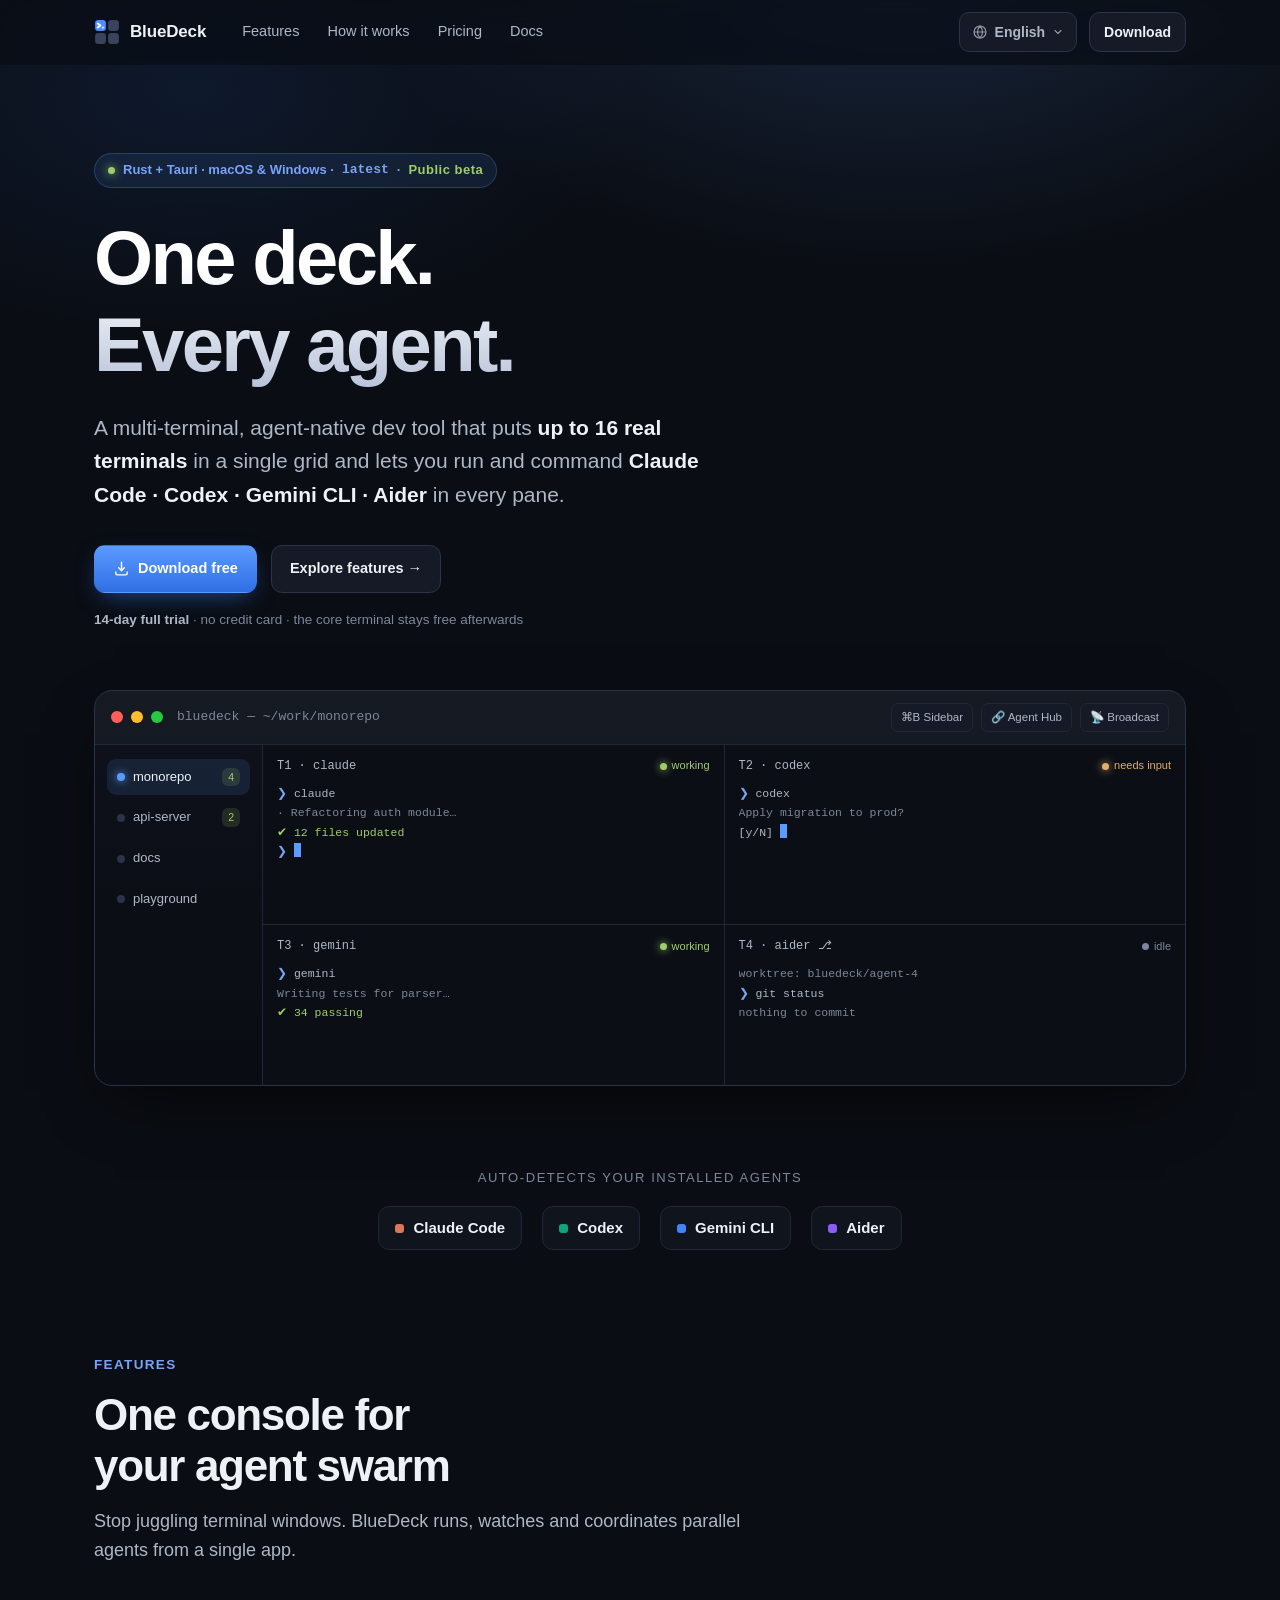
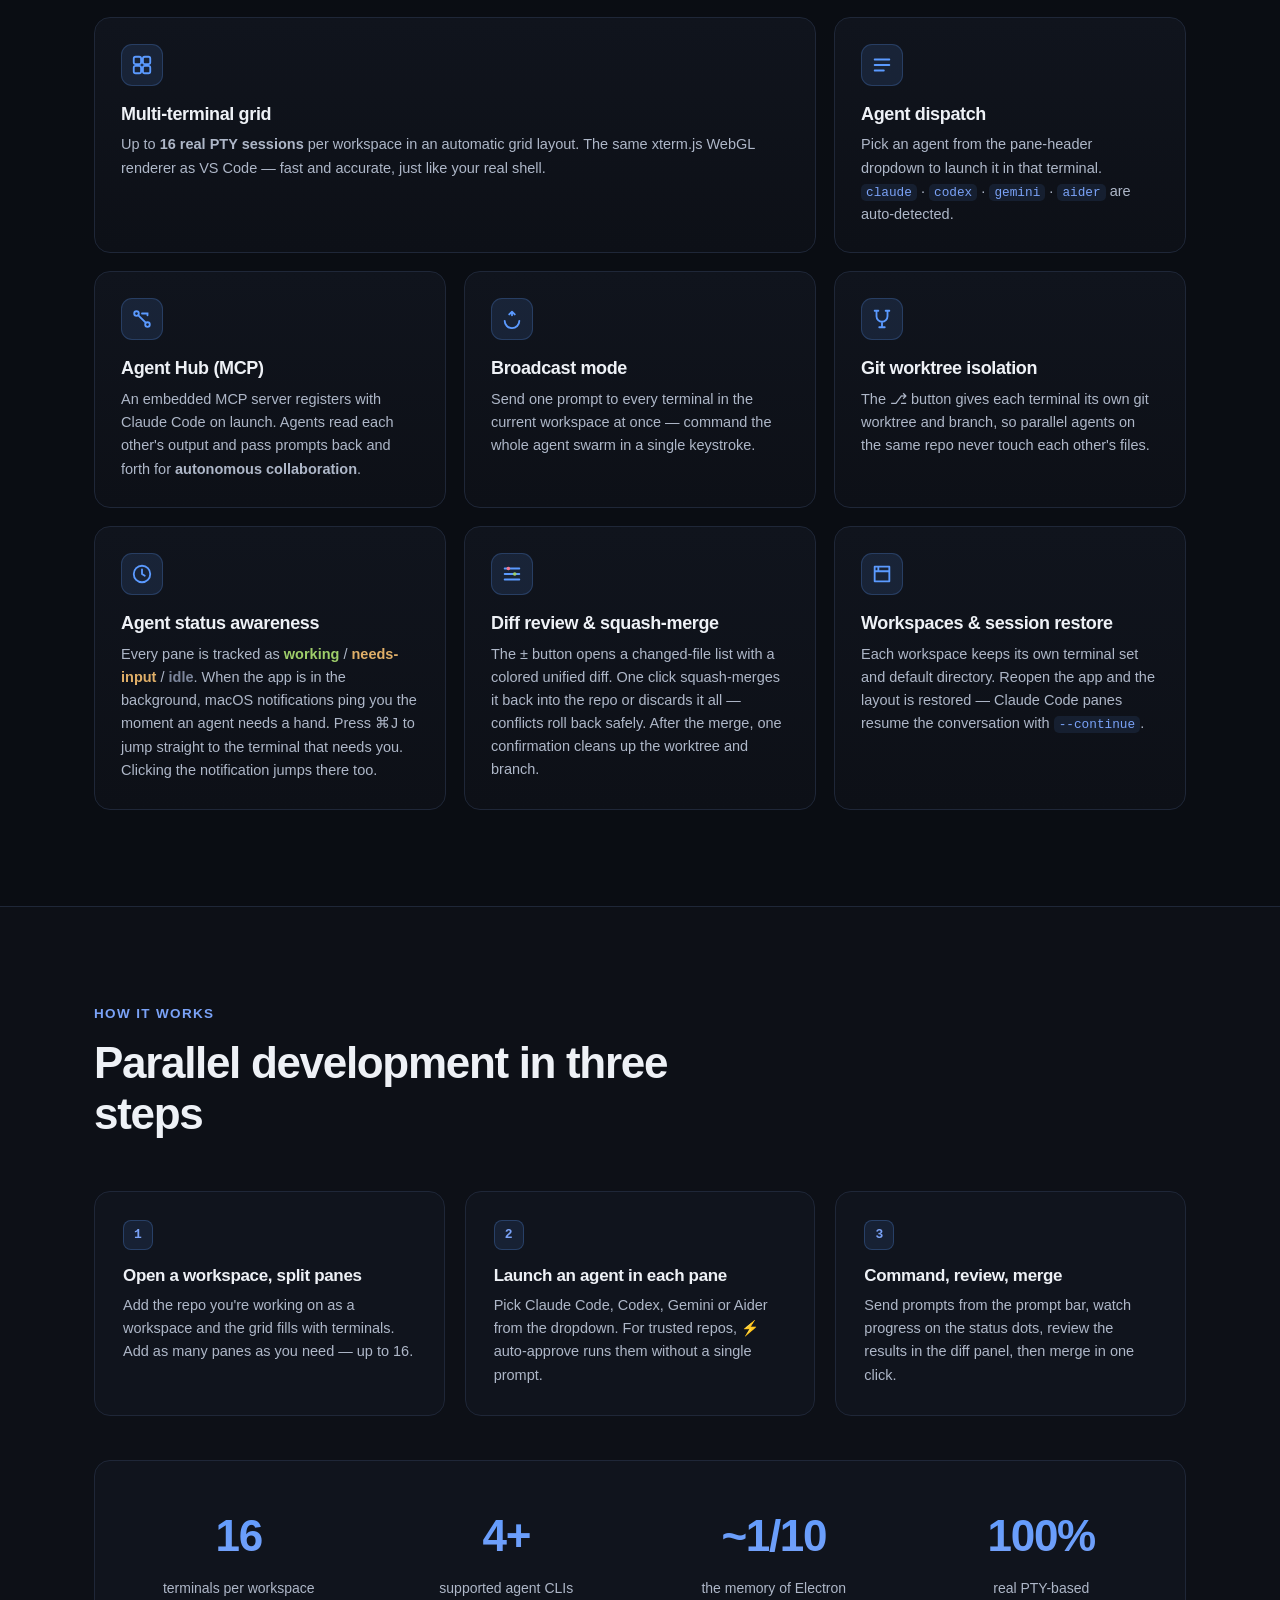
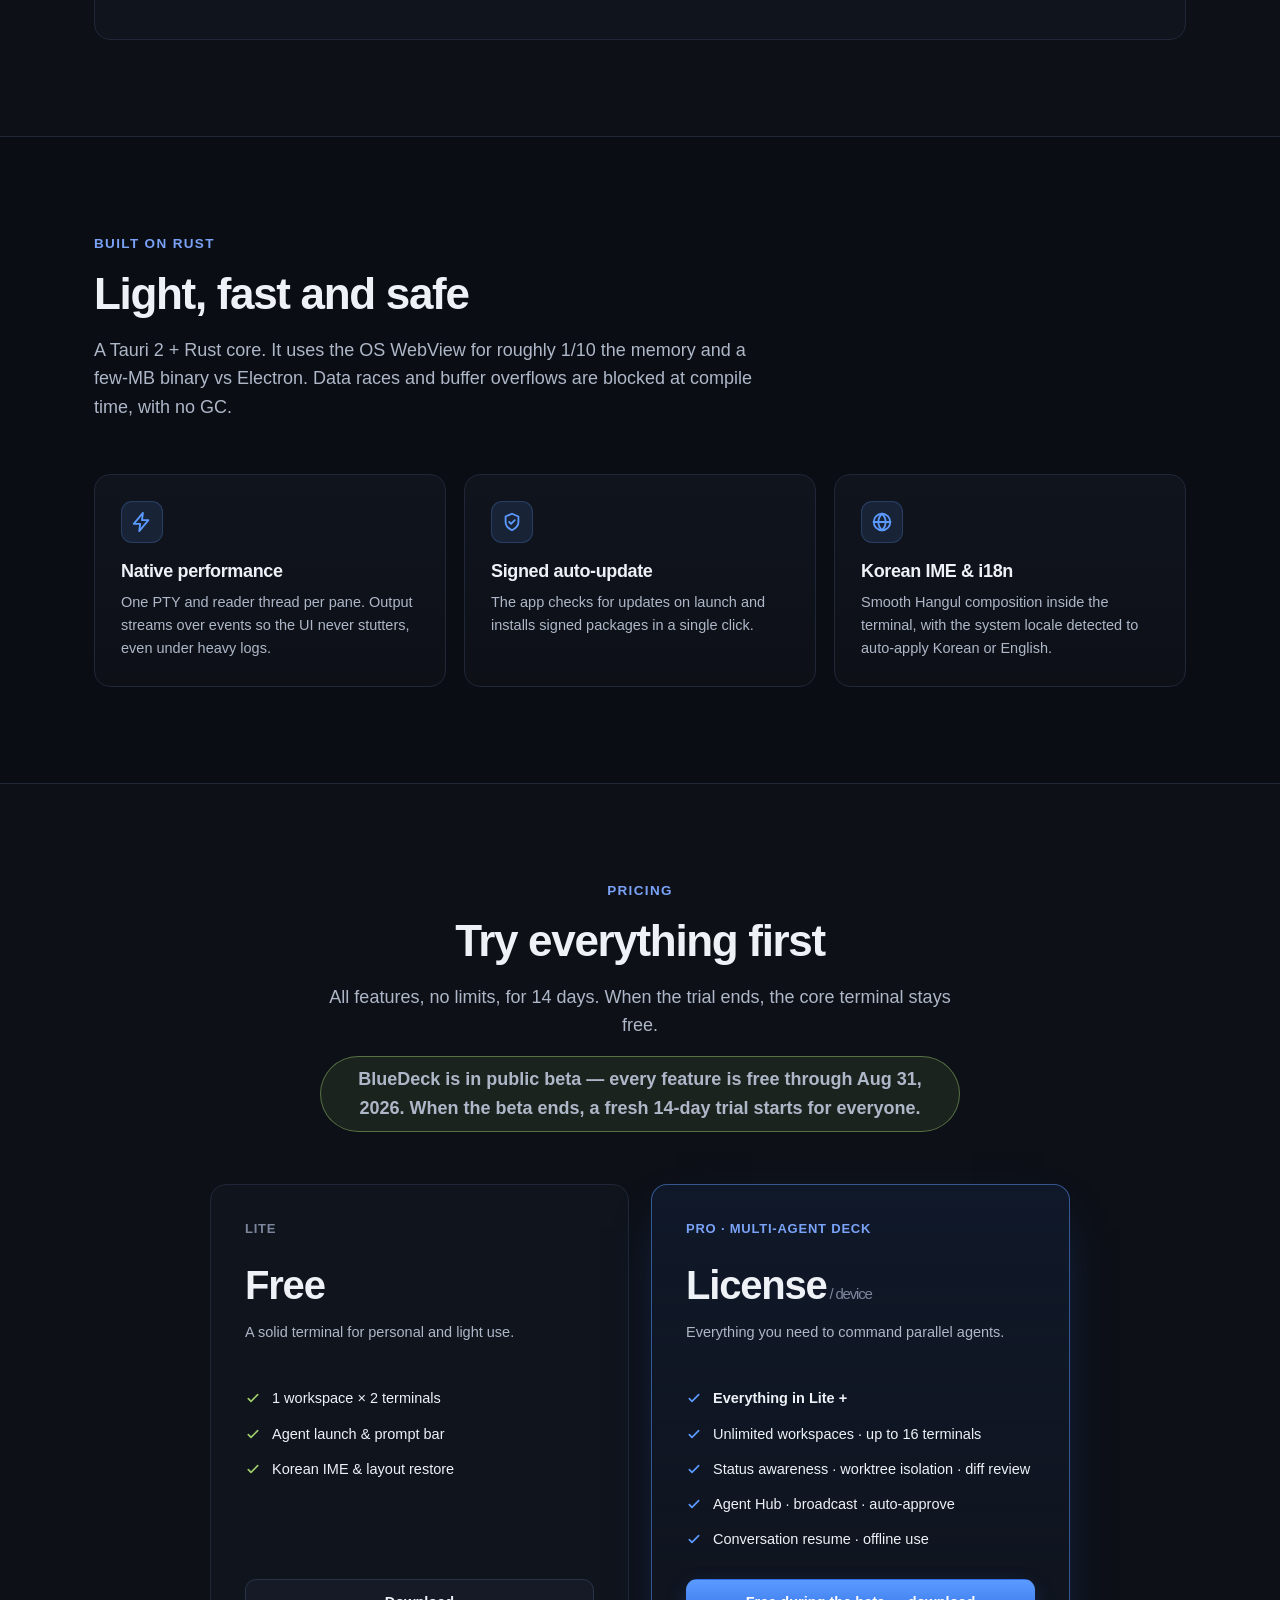
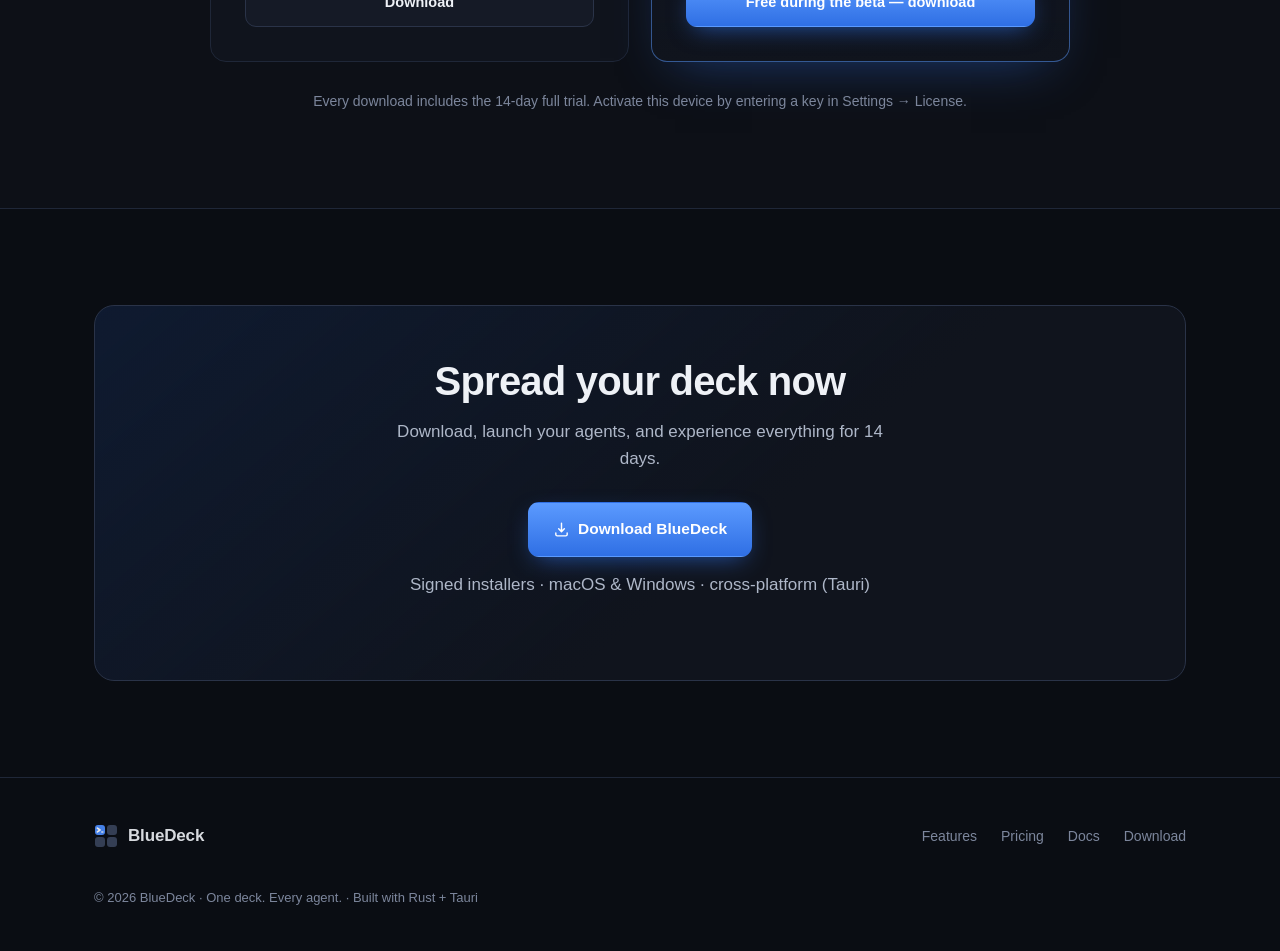
==== commit 07e7aa5f: "Hide the checkout link during the beta The Pro CTA pointed at the test-mode Lemon Squeezy checkout; " ====
--- a/index.html
+++ b/index.html
@@ -353,7 +353,7 @@
               <li><svg width="16" height="16" viewBox="0 0 24 24" fill="none"><path d="M5 13l4 4L19 7" stroke="var(--blue)" stroke-width="2.5" stroke-linecap="round" stroke-linejoin="round"/></svg> <span data-i18n="price.pro.f4">Agent Hub · broadcast · auto-approve</span></li>
               <li><svg width="16" height="16" viewBox="0 0 24 24" fill="none"><path d="M5 13l4 4L19 7" stroke="var(--blue)" stroke-width="2.5" stroke-linecap="round" stroke-linejoin="round"/></svg> <span data-i18n="price.pro.f5">Conversation resume · offline use</span></li>
             </ul>
-            <a class="btn btn-primary" href="https://bluedeck.lemonsqueezy.com/checkout/buy/3ef14209-4438-4da2-96e0-e12c380e7389" target="_blank" rel="noopener" data-i18n="price.pro.cta">Buy a license</a>
+            <a class="btn btn-primary" href="download.html" data-i18n="price.pro.betacta">Free during the beta — download</a>
           </div>
         </div>
         <p class="trial-note" data-i18n="price.note">Every download includes the 14-day full trial. Activate this device by entering a key in Settings → License.</p>
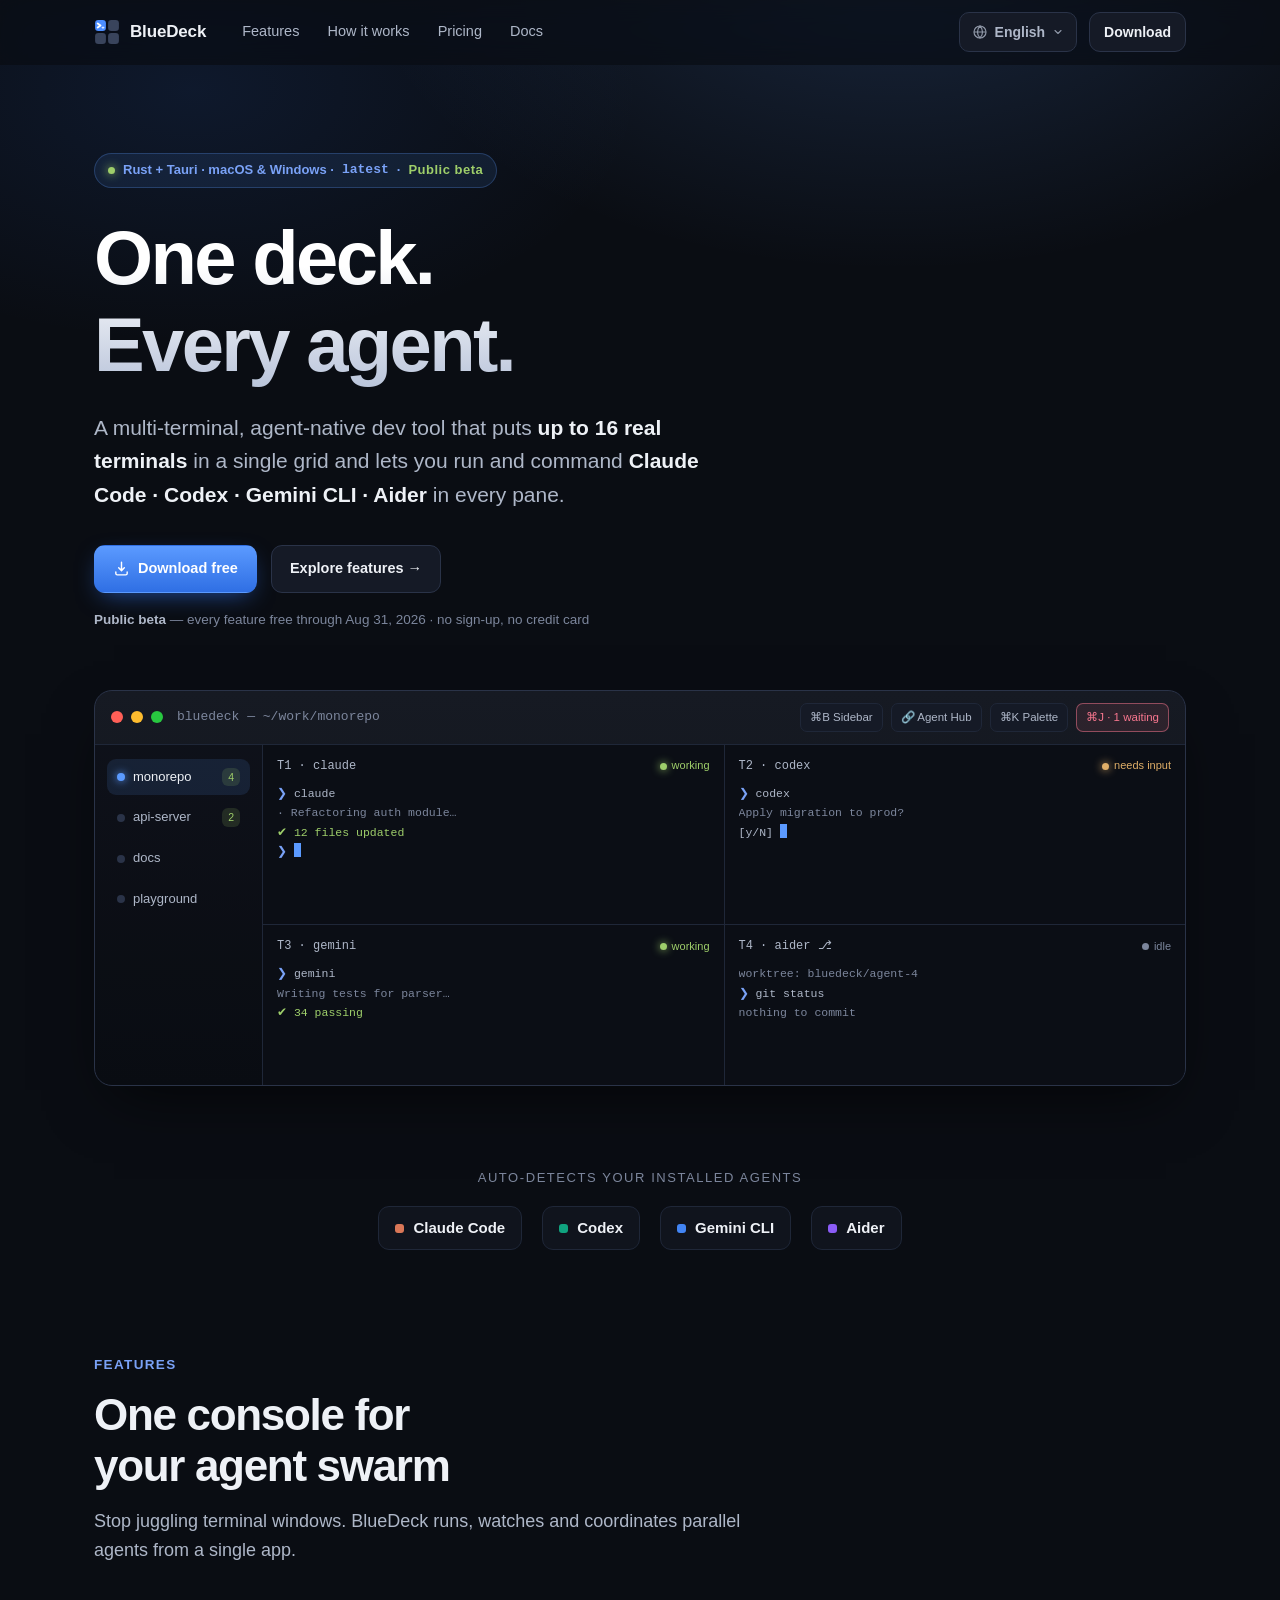
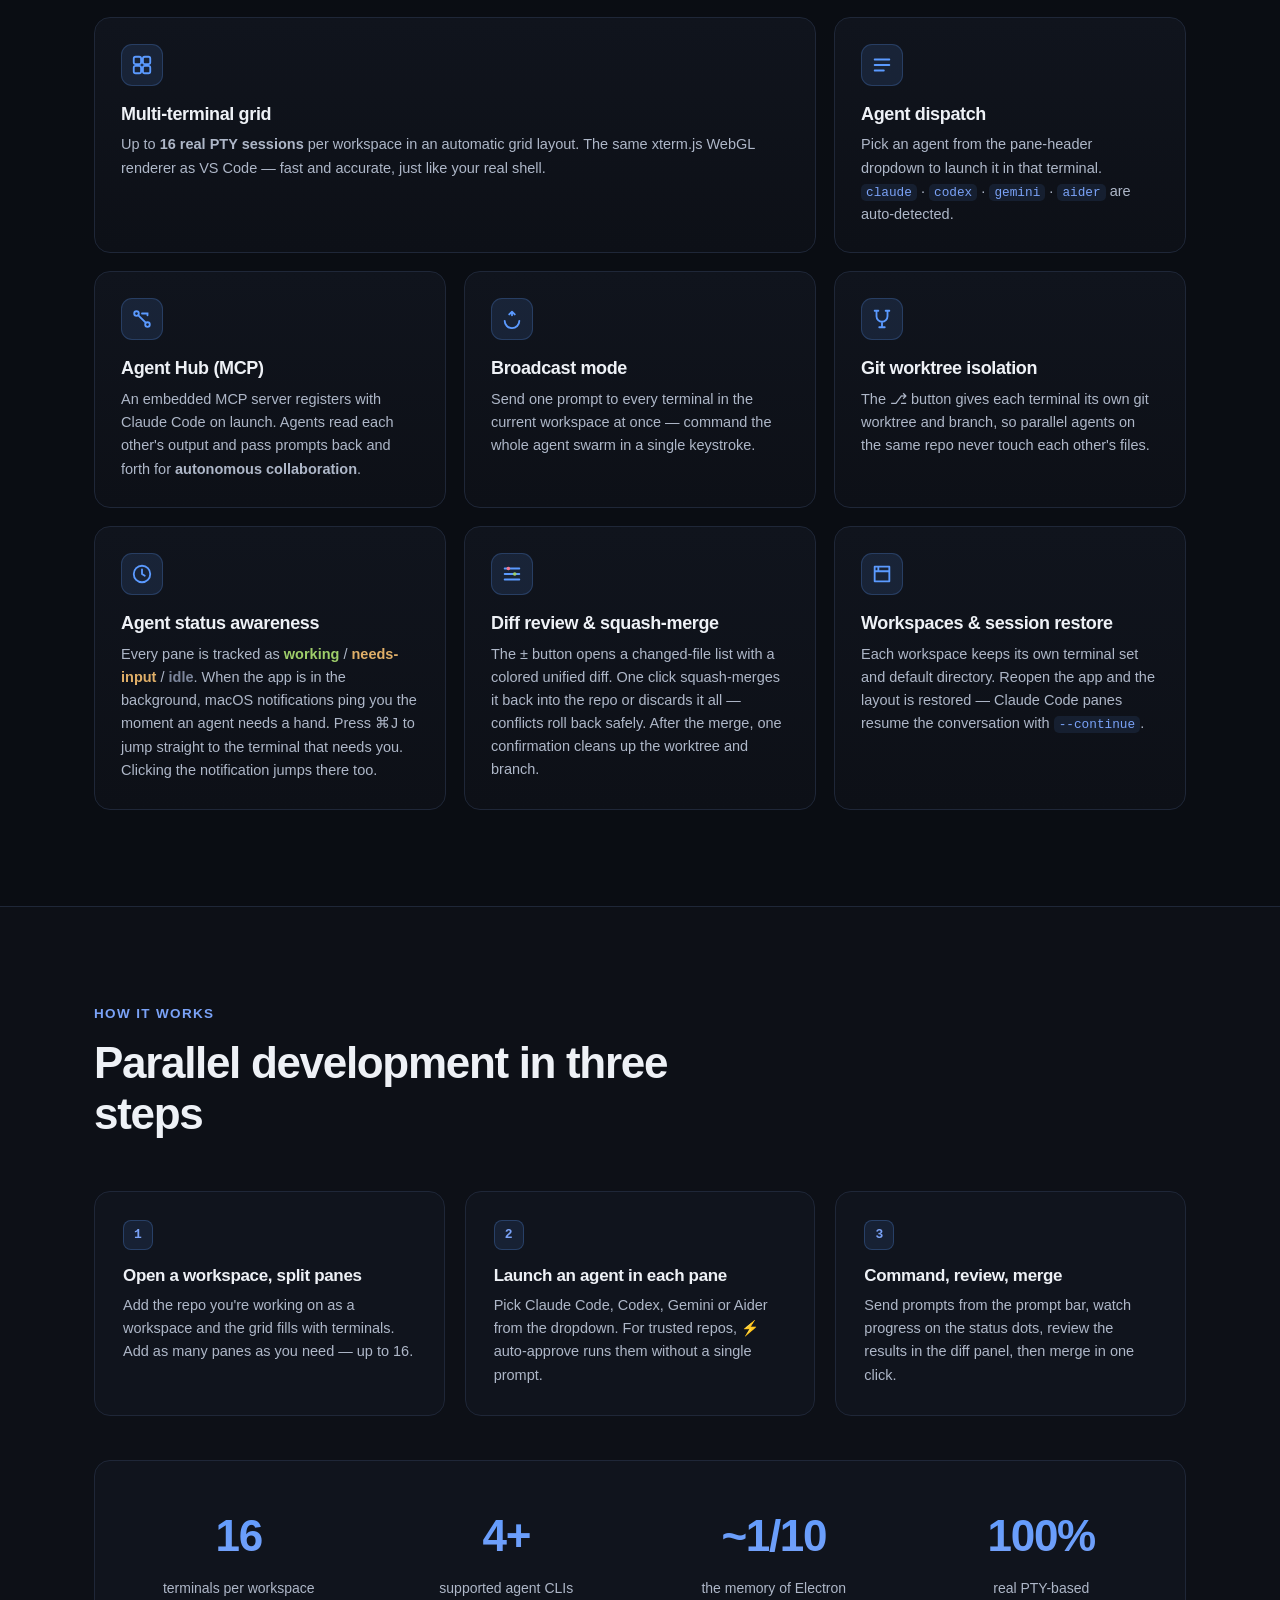
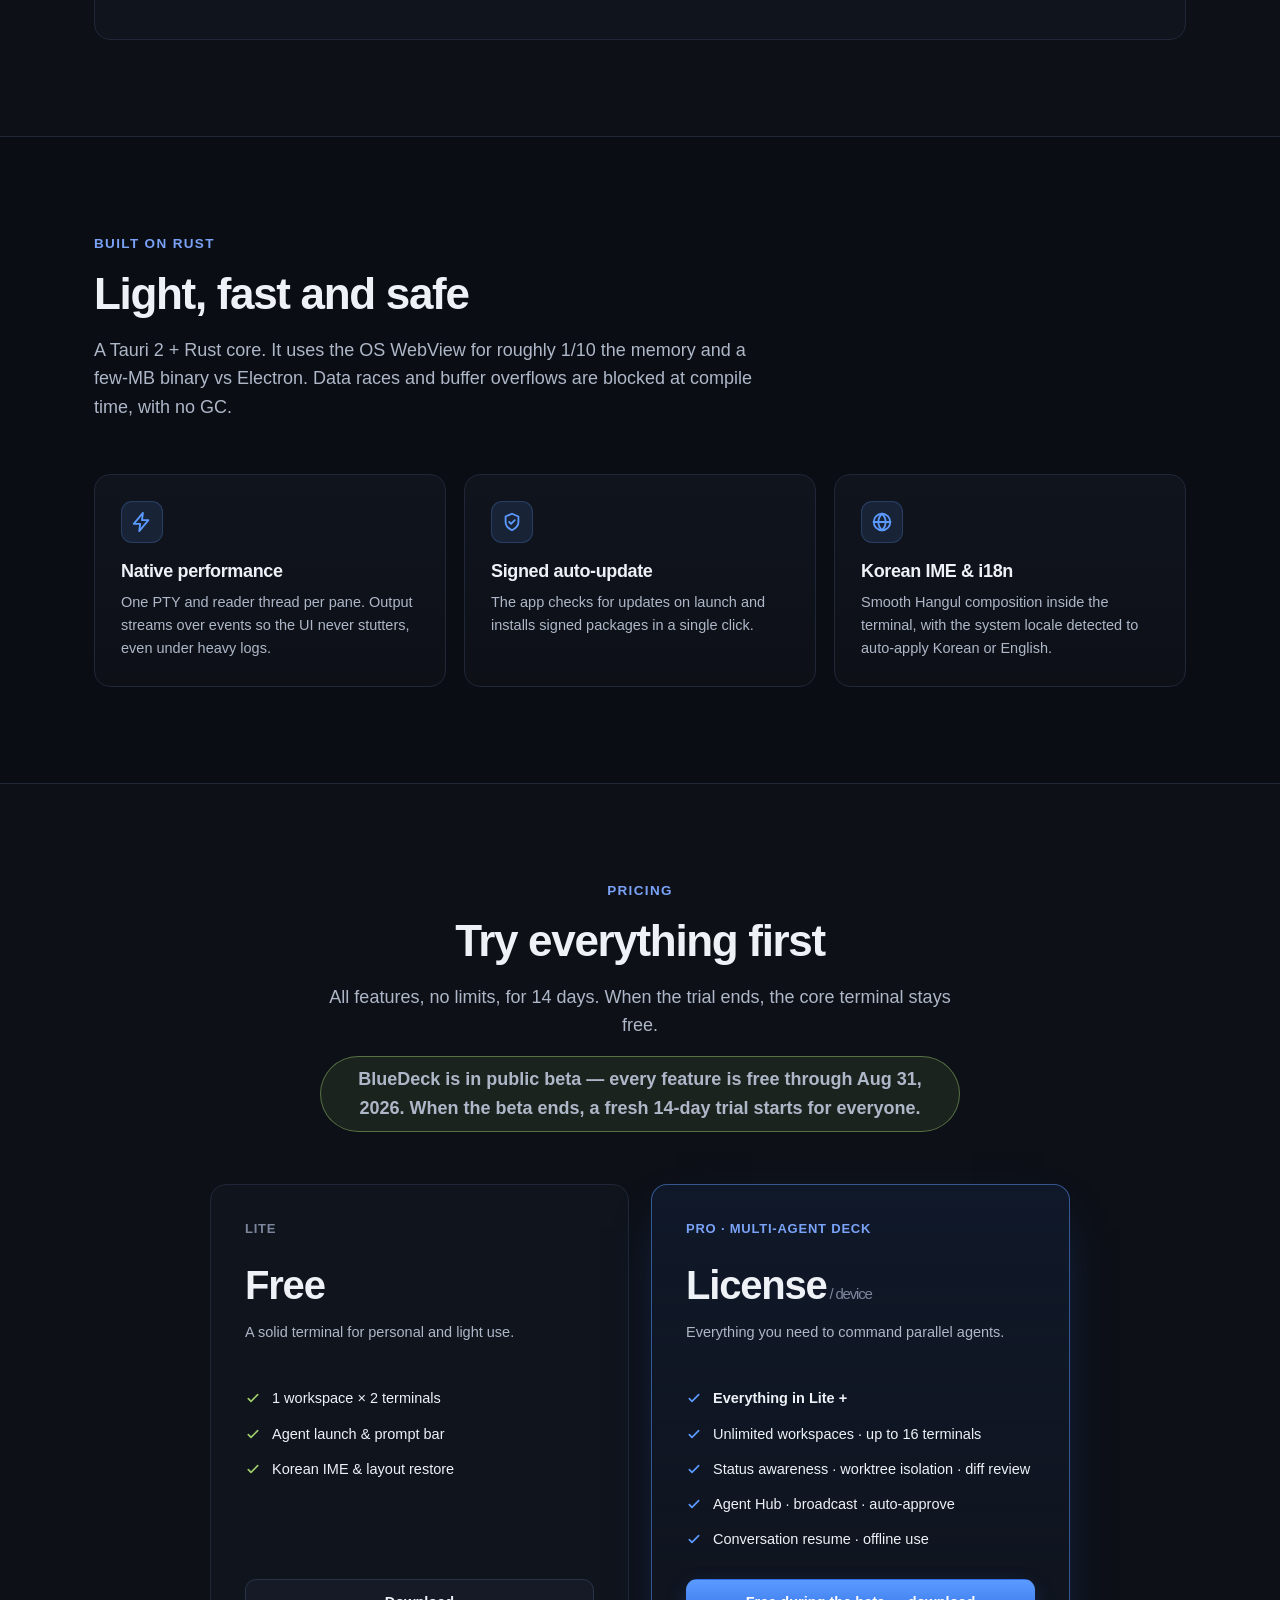
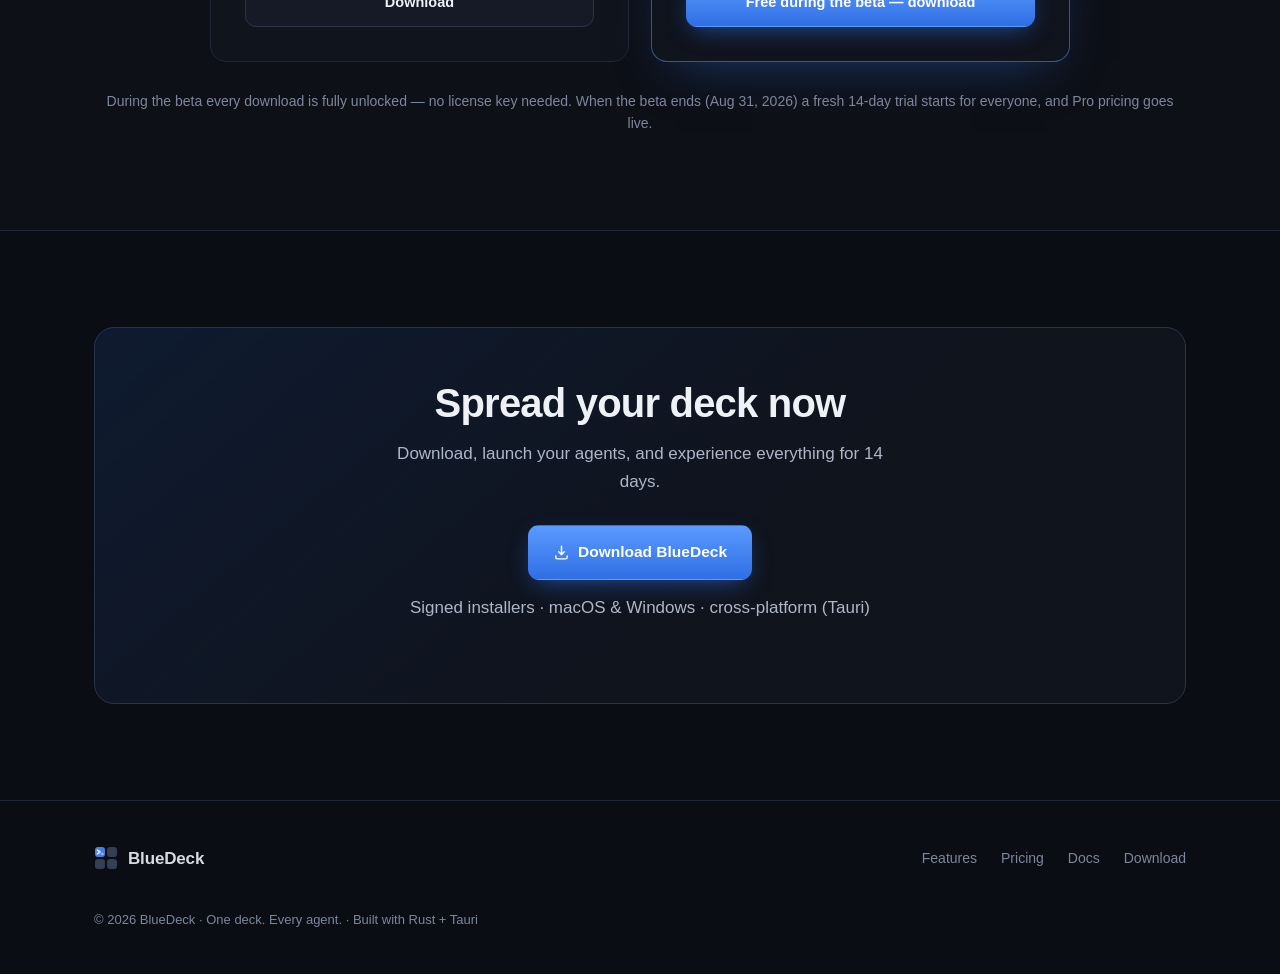
==== commit 14d01bd1: "Make every page beta-consistent and surface the attention features The hero note, pricing note, down" ====
--- a/index.html
+++ b/index.html
@@ -135,7 +135,7 @@
           </a>
           <a class="btn btn-ghost" href="#features" data-i18n="hero.cta.explore">Explore features →</a>
         </div>
-        <p class="hero-note" data-i18n="hero.note"><b>14-day full trial</b> · no credit card · the core terminal stays free afterwards</p>
+        <p class="hero-note" data-i18n="hero.note"><b>Public beta</b> — every feature free through Aug 31, 2026 · no sign-up, no credit card</p>
 
         <!-- Terminal deck mockup -->
         <div class="deck-frame" aria-hidden="true">
@@ -145,7 +145,8 @@
             <span class="deck-pills">
               <span class="deck-pill"><span data-i18n="deck.sidebar">⌘B Sidebar</span></span>
               <span class="deck-pill">🔗 Agent Hub</span>
-              <span class="deck-pill">📡 Broadcast</span>
+              <span class="deck-pill">⌘K Palette</span>
+              <span class="deck-pill warn">⌘J · 1 waiting</span>
             </span>
           </div>
           <div class="deck-body">
@@ -356,7 +357,7 @@
             <a class="btn btn-primary" href="download.html" data-i18n="price.pro.betacta">Free during the beta — download</a>
           </div>
         </div>
-        <p class="trial-note" data-i18n="price.note">Every download includes the 14-day full trial. Activate this device by entering a key in Settings → License.</p>
+        <p class="trial-note" data-i18n="price.note">During the beta every download is fully unlocked — no license key needed. When the beta ends (Aug 31, 2026) a fresh 14-day trial starts for everyone, and Pro pricing goes live.</p>
       </div>
     </section>
 
--- a/styles.css
+++ b/styles.css
@@ -412,3 +412,10 @@
   font-size: 14px;
   font-weight: 600;
 }
+
+.deck-pill.warn {
+  color: #f7768e;
+  border-color: rgba(247, 118, 142, 0.5);
+  background: rgba(247, 118, 142, 0.1);
+  animation: pulse 1s ease-in-out infinite;
+}
